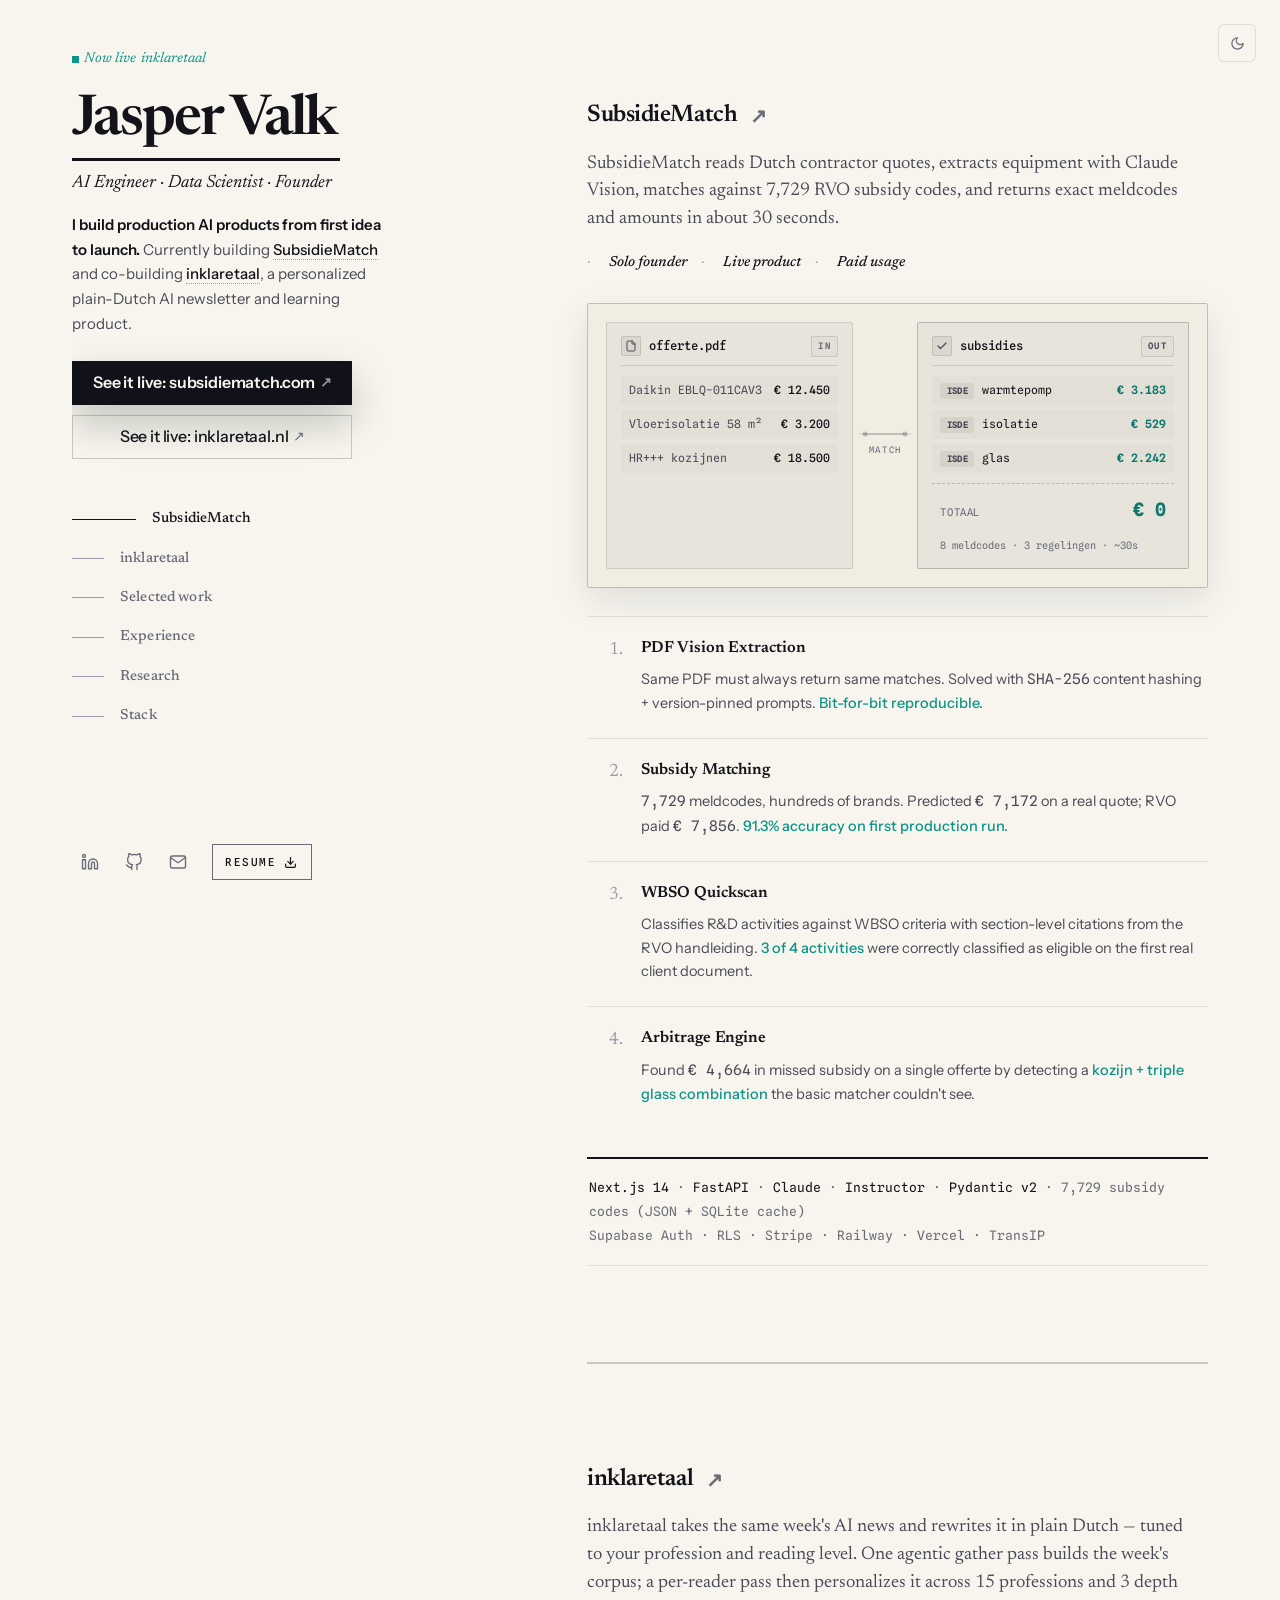
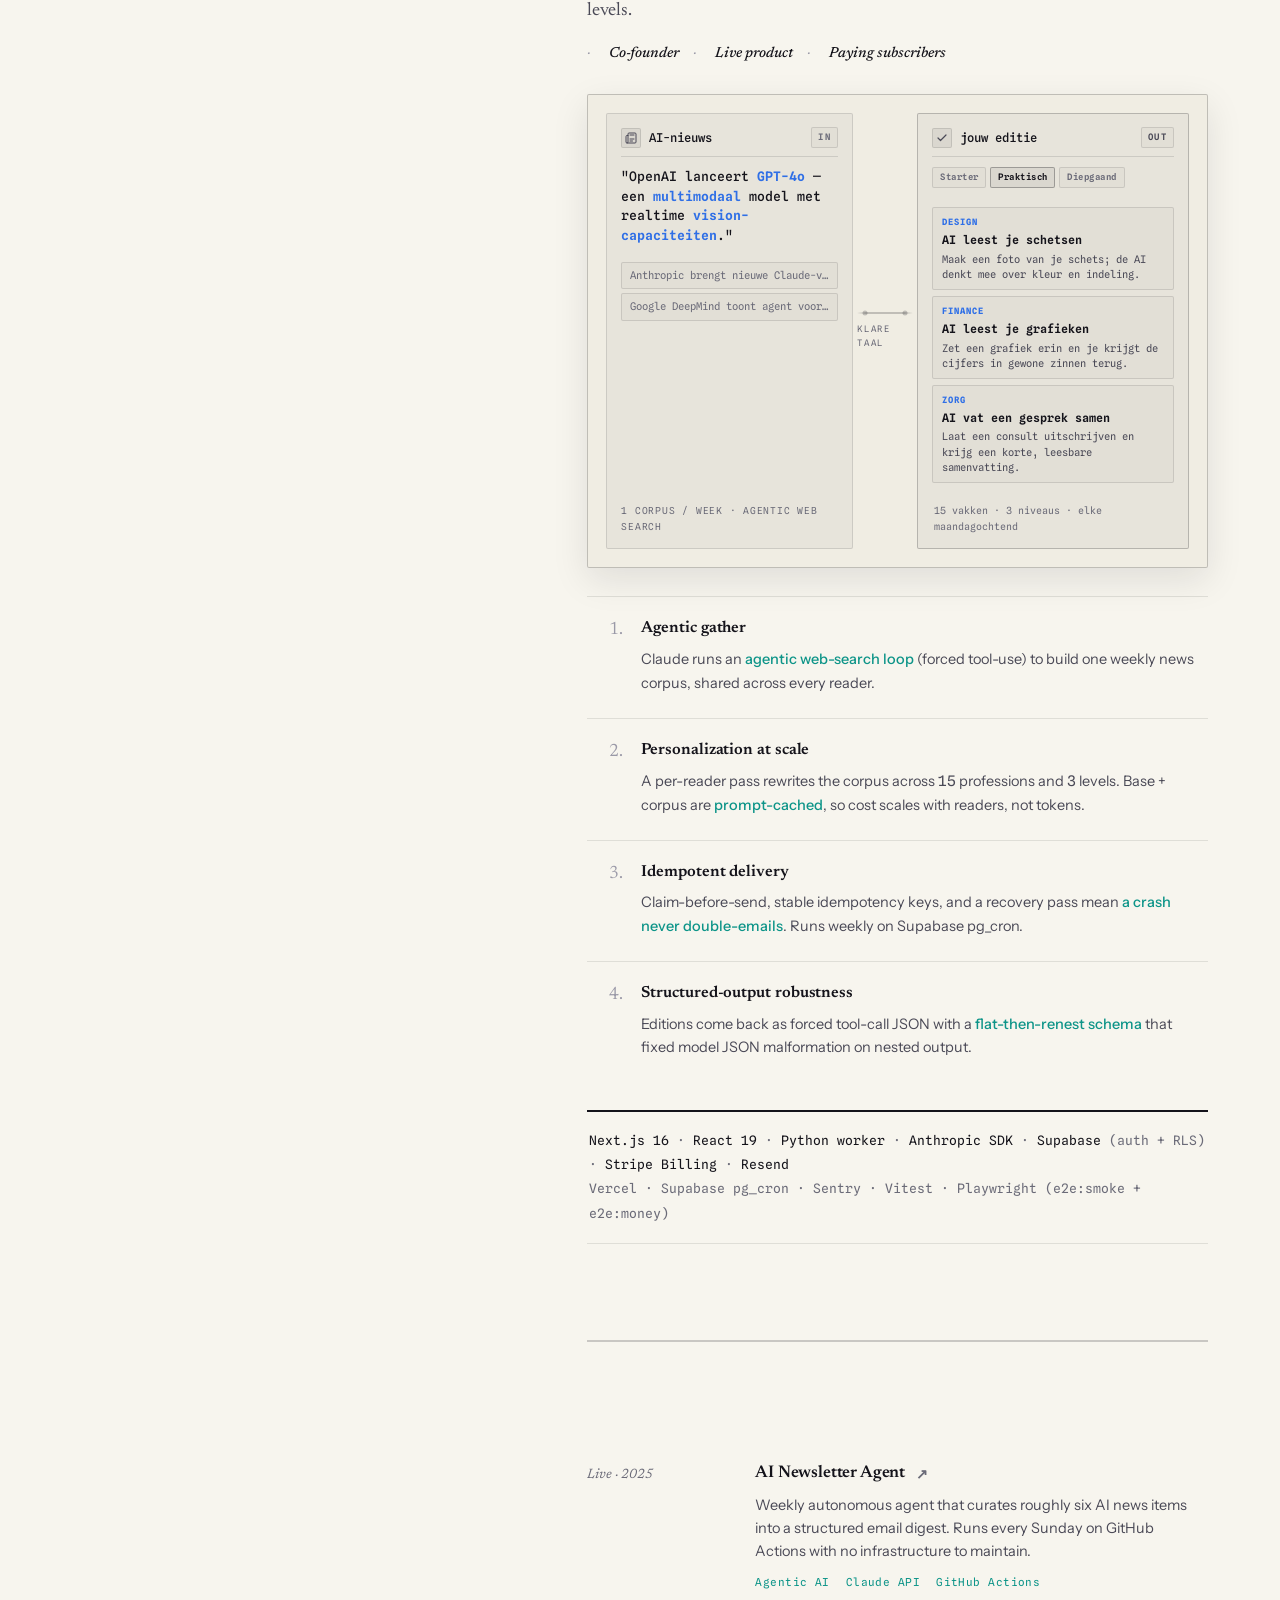
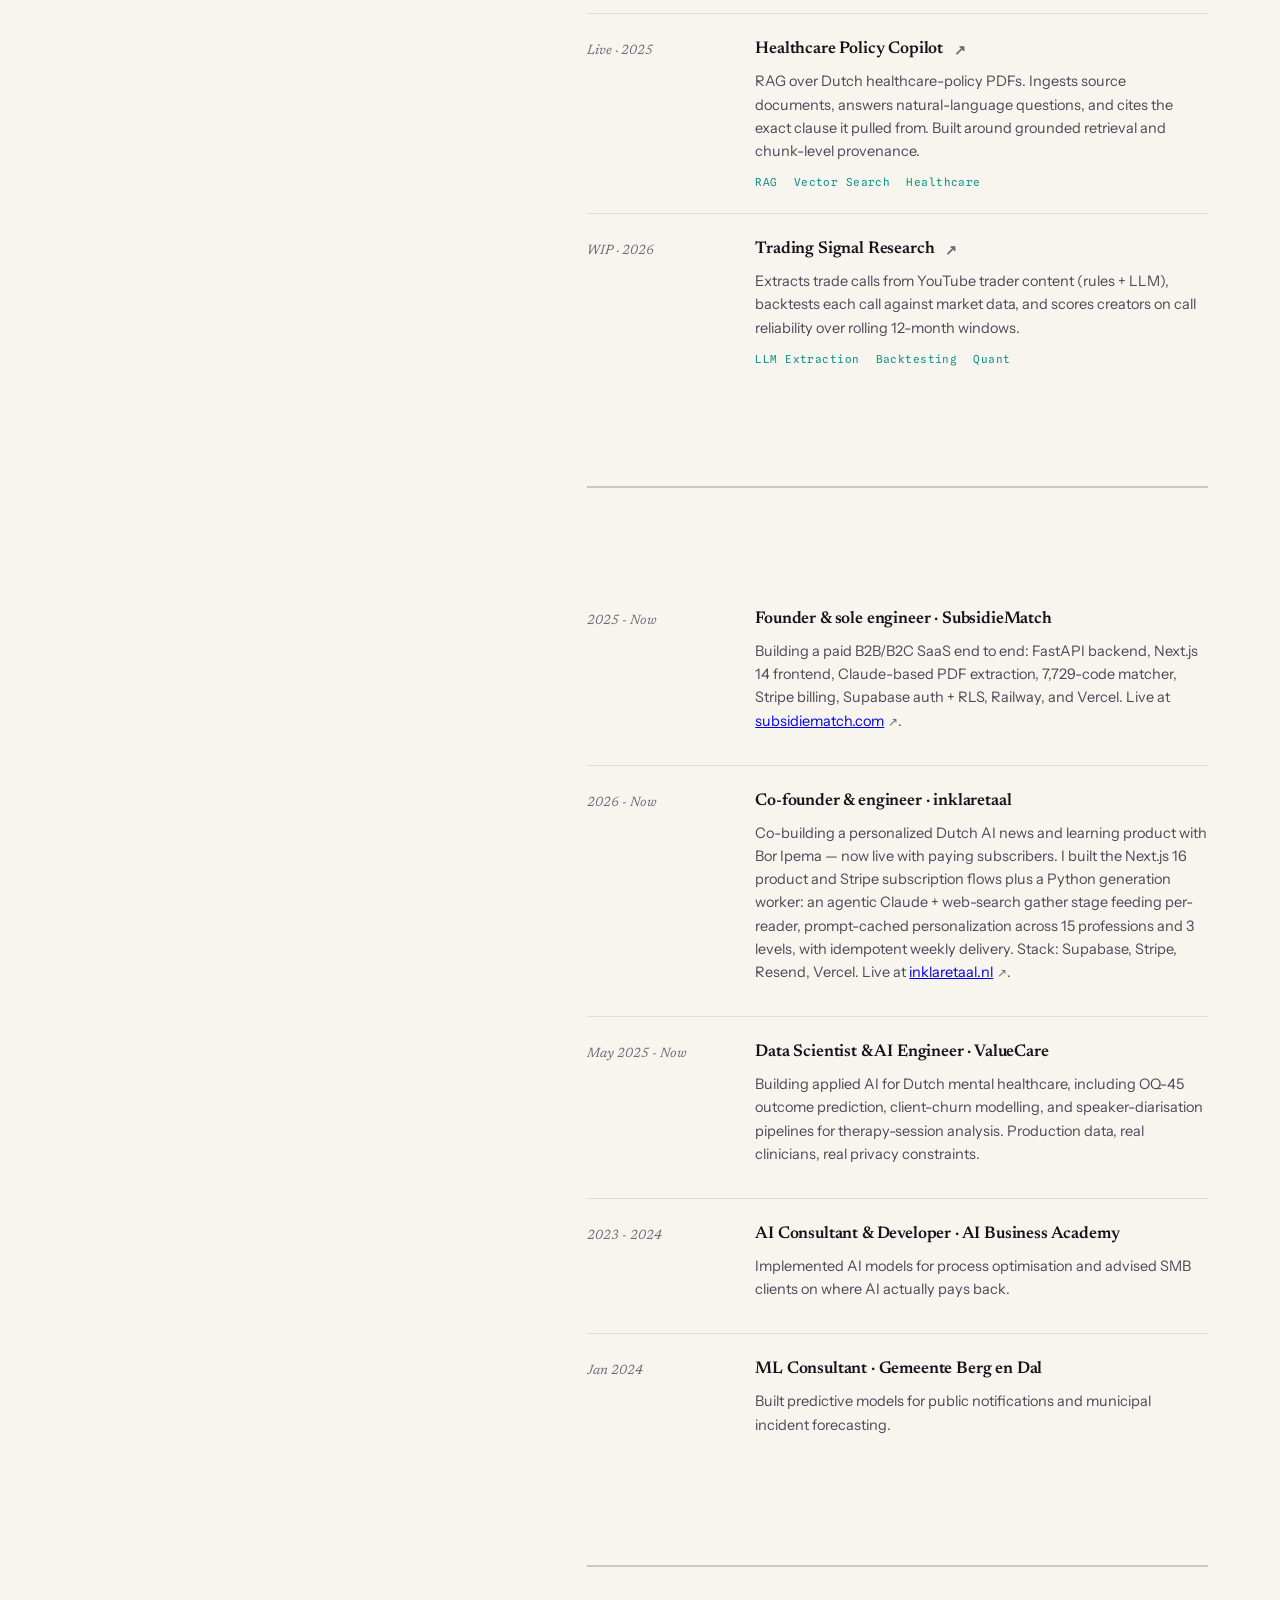
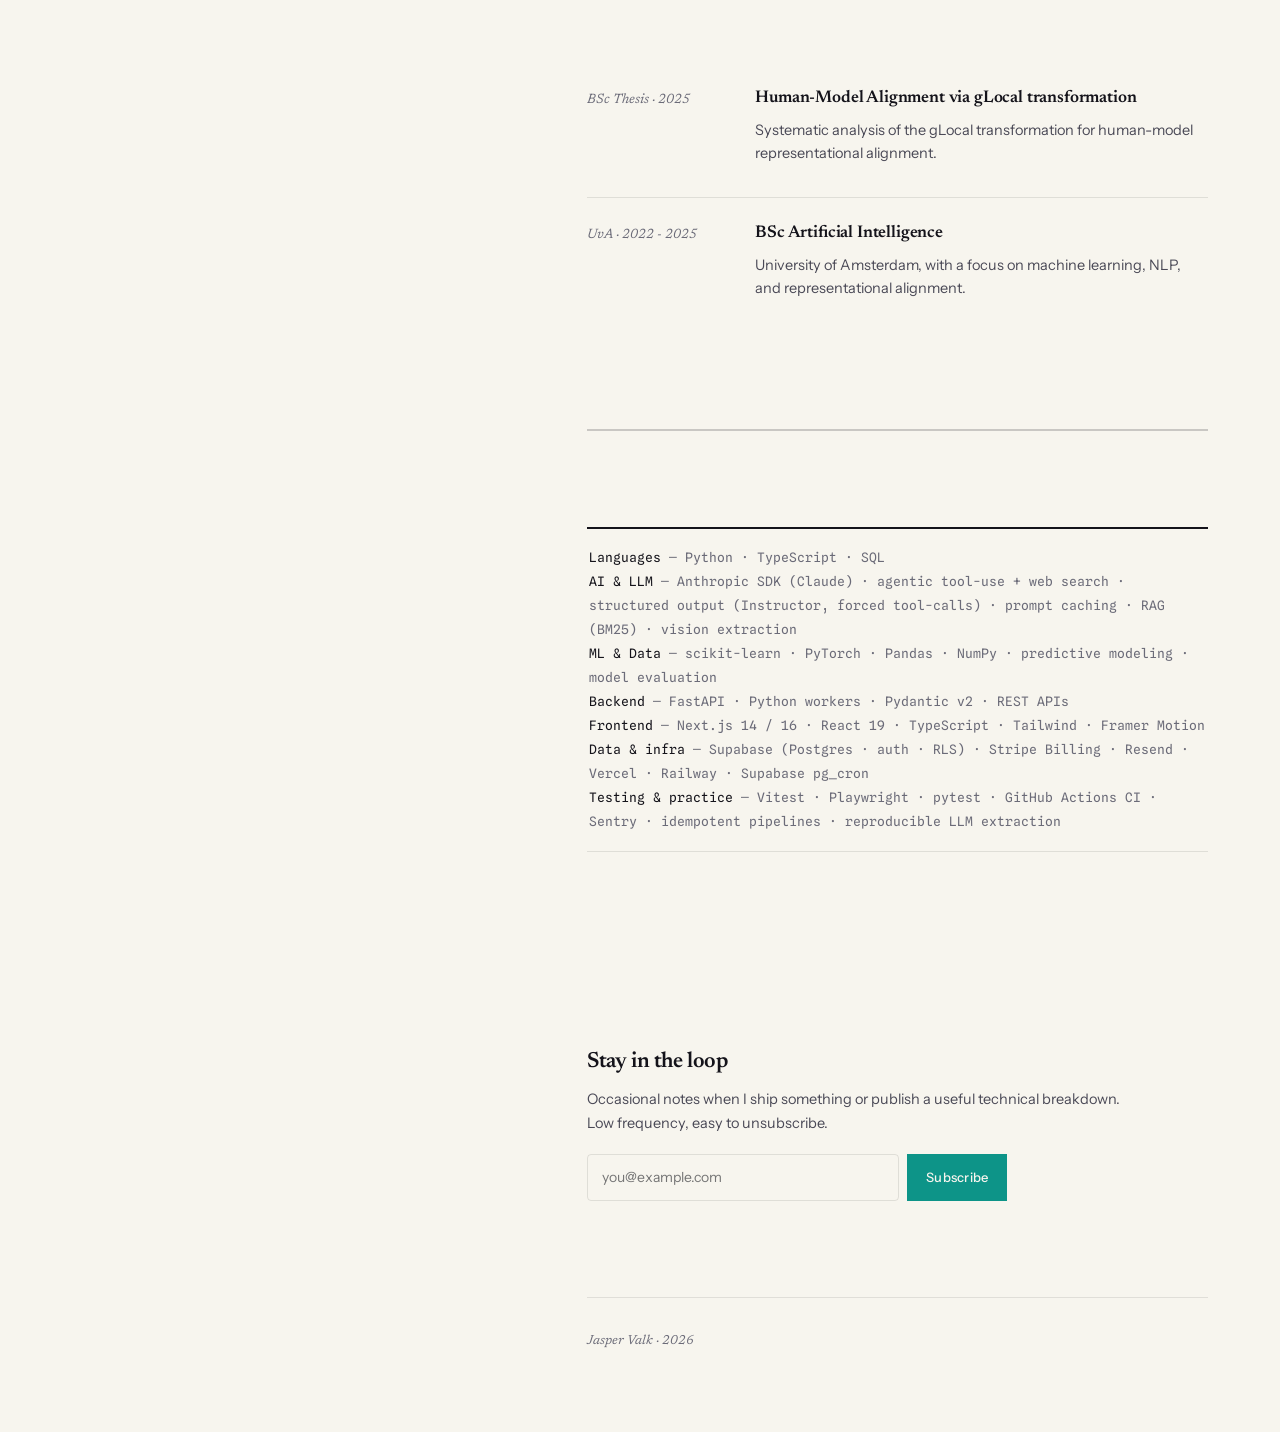
==== index.html @ d2c69c84 "Deploy b02553c" ====
<!DOCTYPE html>
<html lang="en" data-theme="light">
<head>
<meta charset="UTF-8">
<meta name="viewport" content="width=device-width, initial-scale=1.0">
<title>Jasper Valk — AI Engineer · Data Scientist · Founder</title>
<script>
(() => {
  const stored = localStorage.getItem('theme');
  document.documentElement.setAttribute('data-theme', stored === 'dark' ? 'dark' : 'light');
})();
</script>
<link rel="preconnect" href="https://fonts.googleapis.com">
<link rel="preconnect" href="https://fonts.gstatic.com" crossorigin>
<link href="https://fonts.googleapis.com/css2?family=Instrument+Sans:ital,wght@0,400;0,500;0,600;0,700;1,400;1,500&amp;family=Newsreader:ital,opsz,wght@0,6..72,400;0,6..72,500;0,6..72,600;1,6..72,400;1,6..72,500&amp;family=Spline+Sans+Mono:ital,wght@0,400;0,500;0,600;1,400&amp;display=swap" rel="stylesheet">
<link rel="icon" type="image/svg+xml" href="icons/favicon-jv.svg">
<link rel="alternate icon" href="icons/favicon-jv.svg">
<meta name="description" content="Jasper Valk is an AI Engineer, Data Scientist, founder of SubsidieMatch, and co-founder of inklaretaal. He builds production AI products from first idea to launch.">
<meta property="og:title" content="Jasper Valk — AI Engineer · Data Scientist · Founder">
<meta property="og:description" content="Building SubsidieMatch, inklaretaal, and production AI systems from prototype to launch.">
<meta property="og:type" content="website">
<style>
*, *::before, *::after { box-sizing: border-box; margin: 0; padding: 0; }
:root {
    color-scheme: dark;
    /* Warm graphite — distinct from the deep navy of the original site */
    --bg: #0e0e12;
    --bg-soft: #16161b;
    --fg: #e7e7ec;
    --fg-soft: #9b9ba6;
    --fg-muted: #6b6c78;
    --fg-faint: #424350;
    --accent: #5eead4;
    --accent-soft: rgba(94, 234, 212, 0.10);
    --divider: rgba(231, 231, 235, 0.08);
    --button-bg: #07080d;
    --button-fg: #f3f4f0;
    --button-border: rgba(255, 255, 255, 0.12);
    /* Dark = technical instrument: one grotesque for display + body */
    --font-display: 'Instrument Sans', system-ui, sans-serif;
    --font-body: 'Instrument Sans', system-ui, sans-serif;
    --font-mono: 'Spline Sans Mono', ui-monospace, monospace;
    --section-gap: 96px;
}
html[data-theme="light"] {
    color-scheme: light;
    --bg: #f7f5ee;
    --bg-soft: #efece2;
    --fg: #14131a;
    --fg-soft: #4a4956;
    --fg-muted: #6b6b78;
    --fg-faint: #9a99a7;
    --accent: #0d9488;
    --accent-soft: rgba(13, 148, 136, 0.10);
    --divider: rgba(20, 19, 26, 0.10);
    --button-bg: #111219;
    --button-fg: #f7f5ee;
    --button-border: rgba(20, 19, 26, 0.12);
    /* Light = editorial: an actual newspaper serif carries the headings */
    --font-display: 'Newsreader', Georgia, 'Times New Roman', serif;
}
html { scroll-behavior: smooth; }
body {
    position: relative;
    background: var(--bg);
    color: var(--fg);
    font-family: var(--font-body);
    font-size: 16px;
    line-height: 1.65;
    font-feature-settings: "kern", "liga", "calt";
    transition: background 0.35s ease, color 0.25s ease;
    -webkit-font-smoothing: antialiased;
}
html[data-theme="dark"] body {
    background:
        radial-gradient(circle at 12% 8%, color-mix(in srgb, var(--accent) 10%, transparent), transparent 30%),
        radial-gradient(circle at 88% 64%, rgba(132, 145, 170, 0.11), transparent 34%),
        var(--bg);
}
html[data-theme="dark"] body::before {
    content: '';
    position: fixed;
    inset: 0;
    z-index: -1;
    pointer-events: none;
    background:
        linear-gradient(110deg, transparent 0 36%, color-mix(in srgb, var(--fg) 4%, transparent) 36% 36.5%, transparent 36.5% 100%),
        linear-gradient(160deg, transparent 0 58%, color-mix(in srgb, var(--accent) 4%, transparent) 58% 58.4%, transparent 58.4% 100%);
    opacity: 0.68;
}
html[data-theme="dark"] body::after {
    content: '';
    position: fixed;
    inset: -20% -10%;
    z-index: -1;
    pointer-events: none;
    background:
        linear-gradient(118deg, transparent 0 47%, rgba(94, 234, 212, 0.075) 47.08% 47.18%, transparent 47.28% 100%),
        linear-gradient(124deg, transparent 0 64%, rgba(231, 231, 236, 0.055) 64.05% 64.16%, transparent 64.26% 100%),
        linear-gradient(112deg, transparent 0 78%, rgba(106, 167, 255, 0.055) 78.04% 78.14%, transparent 78.24% 100%);
    opacity: 0.82;
    transform: translate3d(-18px, 22px, 0);
}
@media (prefers-reduced-motion: no-preference) {
    html[data-theme="dark"] body::before {
        animation: darkLinesIn 900ms cubic-bezier(0.16, 1, 0.3, 1) both;
    }
    html[data-theme="dark"] body::after {
        animation: darkSlashesIn 1100ms cubic-bezier(0.16, 1, 0.3, 1) 120ms both;
    }
}
@keyframes darkLinesIn {
    from { opacity: 0; transform: translate3d(-34px, 22px, 0) skewX(-2deg); }
    to { opacity: 0.68; transform: translate3d(0, 0, 0) skewX(0); }
}
@keyframes darkSlashesIn {
    from { opacity: 0; transform: translate3d(-92px, 72px, 0) skewX(-4deg); }
    to { opacity: 0.82; transform: translate3d(-18px, 22px, 0) skewX(0); }
}
.page {
    max-width: 1200px;
    margin: 0 auto;
    padding: 0 32px;
}
@media (min-width: 1024px) {
    .page {
        display: grid;
        grid-template-columns: minmax(0, 5fr) minmax(0, 7fr);
        gap: 72px;
    }
}

.intro {
    padding: 96px 0 64px;
}
@media (min-width: 1024px) {
    .intro {
        position: sticky;
        top: 0;
        height: 100vh;
        display: flex;
        flex-direction: column;
        padding: 48px 0 20px;
        /* Fallback so contact/socials stay reachable on short viewports
           where the pinned sidebar content would otherwise clip below the fold */
        overflow-y: auto;
        scrollbar-width: thin;
    }
}
.intro h1 {
    font-family: var(--font-display);
    font-size: clamp(2.5rem, 4.4vw, 3.5rem);
    font-weight: 600;
    line-height: 1;
    letter-spacing: -0.035em;
    color: var(--fg);
    margin-bottom: 14px;
}
.intro .role {
    font-size: 18px;
    font-weight: 500;
    color: var(--fg);
    margin-bottom: 18px;
    letter-spacing: -0.005em;
}
.intro .bio {
    max-width: 32ch;
    font-size: 15px;
    color: var(--fg-soft);
    margin-bottom: 24px;
}
.intro .bio strong { color: var(--fg); font-weight: 600; }
.intro .bio a {
    color: var(--fg);
    font-weight: 500;
    text-decoration: none;
    border-bottom: 1px dotted color-mix(in srgb, var(--accent) 60%, transparent);
    transition: color 0.2s ease, border-color 0.2s ease;
}
.intro .bio a:hover { color: var(--accent); border-bottom-color: var(--accent); }

.launch-pill {
    display: inline-flex;
    align-items: center;
    gap: 8px;
    margin-bottom: 22px;
    font-family: var(--font-mono);
    font-size: 11px;
    letter-spacing: 0.12em;
    text-transform: uppercase;
    color: var(--accent);
    text-decoration: none;
}
.launch-pill::before {
    content: '';
    width: 6px; height: 6px;
    border-radius: 999px;
    background: var(--accent);
    box-shadow: 0 0 10px var(--accent);
    animation: pulse 2.4s ease-in-out infinite;
}
@keyframes pulse { 50% { opacity: 0.45; } }
.launch-pill:hover { color: var(--fg); }

.primary-cta {
    display: inline-flex;
    align-items: center;
    justify-content: center;
    width: fit-content;
    min-height: 44px;
    margin-bottom: 38px;
    padding: 0 20px;
    border-radius: 0;
    background: var(--button-bg);
    border: 1px solid var(--button-border);
    box-shadow: 0 18px 42px rgba(0, 0, 0, 0.22);
    color: var(--button-fg);
    font-weight: 600;
    letter-spacing: -0.01em;
    text-decoration: none;
    transition: transform 0.22s ease, box-shadow 0.22s ease, border-color 0.22s ease, background 0.22s ease;
}
.primary-cta:hover {
    transform: translateY(-2px);
    border-color: color-mix(in srgb, var(--button-fg) 22%, transparent);
    box-shadow: 0 24px 54px rgba(0, 0, 0, 0.28);
}
.primary-cta.link-ext::after {
    color: color-mix(in srgb, var(--button-fg) 58%, transparent);
}

/* CTA group — filled primary + outlined secondary, clear hierarchy */
.cta-group {
    display: flex;
    flex-direction: column;
    align-items: stretch;
    width: max-content;
    max-width: 100%;
    gap: 10px;
    margin-bottom: 30px;
}
.cta-group .primary-cta,
.cta-group .secondary-cta { width: 100%; margin-bottom: 0; }
.secondary-cta {
    display: inline-flex;
    align-items: center;
    justify-content: center;
    width: fit-content;
    min-height: 44px;
    padding: 0 20px;
    border-radius: 0;
    background: transparent;
    border: 1px solid color-mix(in srgb, var(--fg) 20%, transparent);
    color: var(--fg);
    font-weight: 500;
    letter-spacing: -0.01em;
    text-decoration: none;
    transition: transform 0.22s ease, border-color 0.22s ease, background 0.22s ease, color 0.22s ease;
}
.secondary-cta:hover {
    transform: translateY(-2px);
    border-color: color-mix(in srgb, var(--fg) 45%, transparent);
    background: var(--accent-soft);
}
.secondary-cta.link-ext::after {
    color: var(--fg-muted);
}
.secondary-cta.link-ext:hover::after {
    color: var(--accent);
}

/* Nav with sliding indicator */
.nav { display: none; }
@media (min-width: 1024px) {
    .nav { display: block; position: relative; padding-top: 12px; margin-bottom: auto; }
}
.nav-list { list-style: none; display: flex; flex-direction: column; gap: 6px; position: relative; }
.nav-item a {
    display: inline-flex;
    align-items: center;
    gap: 16px;
    padding: 8px 0;
    color: var(--fg-muted);
    text-decoration: none;
    font-family: var(--font-mono);
    font-size: 11px;
    font-weight: 500;
    letter-spacing: 0.16em;
    text-transform: uppercase;
    transition: color 0.24s ease, transform 0.24s ease;
}
.nav-item .ind-static {
    display: inline-block;
    width: 32px;
    height: 1px;
    background: var(--fg-faint);
    transition: width 0.32s cubic-bezier(0.22, 0.61, 0.36, 1),
                background 0.24s ease;
}
.nav-item a:hover { color: var(--fg); transform: translateX(2px); }
.nav-item a:hover .ind-static { width: 56px; background: var(--fg-soft); }
.nav-item.is-active a { color: var(--fg); }
.nav-item.is-active .ind-static { width: 64px; background: var(--fg); }
@media (prefers-reduced-motion: no-preference) {
    html[data-theme="dark"] .nav-item.is-active .ind-static {
        animation: navDashSignal 2200ms ease-out infinite;
    }
}
@keyframes navDashSignal {
    0%, 72%, 100% {
        opacity: 1;
        box-shadow: none;
    }
    14% {
        opacity: 1;
        box-shadow: 0 0 16px color-mix(in srgb, var(--accent) 54%, transparent);
    }
    30% {
        opacity: 0.72;
        box-shadow: none;
    }
}

.intro-socials { display: flex; gap: 8px; margin-top: 28px; }
.intro-socials a {
    width: 36px; height: 36px;
    display: inline-flex; align-items: center; justify-content: center;
    color: var(--fg-muted);
    transition: color 0.2s ease, transform 0.2s ease;
}
.intro-socials a:hover { color: var(--fg); transform: translateY(-2px); }

/* Labelled CV download — sits inline with the social icons but draws the eye */
.intro-socials a.cv-link {
    width: auto;
    height: 36px;
    padding: 0 14px 0 12px;
    gap: 8px;
    margin-left: 8px;
    font-family: var(--font-mono);
    font-size: 11px;
    font-weight: 500;
    letter-spacing: 0.14em;
    text-transform: uppercase;
    color: var(--fg);
    border: 1px solid var(--fg-muted);
    border-radius: 0;
    text-decoration: none;
    transition: color 0.22s ease, background 0.22s ease, border-color 0.22s ease, transform 0.22s ease;
}
.intro-socials a.cv-link svg { transition: transform 0.22s ease; }
.intro-socials a.cv-link:hover {
    color: var(--bg);
    background: var(--fg);
    border-color: var(--fg);
    transform: translateY(-2px);
}
.intro-socials a.cv-link:hover svg { transform: translateY(2px); }

.content { padding: 96px 0 56px; }
.section {
    padding-bottom: var(--section-gap);
    border-bottom: 1px solid var(--divider);
    margin-bottom: var(--section-gap);
}
.section:last-of-type {
    border-bottom: 0;
    margin-bottom: 0;
}
.section--no-rule { border-bottom: 0; }

.section-label {
    display: none;
    font-family: var(--font-mono);
    font-size: 10px;
    letter-spacing: 0.18em;
    text-transform: uppercase;
    color: var(--fg-muted);
    margin-bottom: 24px;
}
@media (max-width: 1023px) {
    .section-label {
        display: block;
        position: sticky;
        top: 0;
        padding: 16px 0 12px;
        background: linear-gradient(180deg, var(--bg) 72%, transparent);
        z-index: 5;
    }
}

/* Section heading anchor target — accounts for sticky label */
.section { scroll-margin-top: 96px; }
.entry[id] { scroll-margin-top: 72px; }

/* Featured / SubsidieMatch */
.featured h2 {
    font-family: var(--font-display);
    font-size: 24px;
    font-weight: 600;
    letter-spacing: -0.02em;
    margin-bottom: 14px;
}
.featured h2 a {
    color: var(--fg);
    text-decoration: none;
    display: inline-flex;
    align-items: center;
    gap: 6px;
    transition: color 0.2s ease;
}
.featured h2 a:hover { color: var(--accent); }
.featured h2 a svg { transition: transform 0.2s ease; }
.featured h2 a:hover svg { transform: translate(2px, -2px); }
.featured .lede {
    color: var(--fg-soft);
    margin-bottom: 18px;
    max-width: 60ch;
    font-size: 16px;
    line-height: 1.6;
}
.featured .badges {
    display: flex;
    flex-wrap: wrap;
    gap: 8px 14px;
    margin-bottom: 28px;
    font-family: var(--font-mono);
    font-size: 12px;
    color: var(--fg-soft);
}
.featured .badges strong { color: var(--fg); font-weight: 500; }
.featured .badges span { color: var(--fg-faint); margin-right: 4px; }
@media (max-width: 480px) {
    .featured .badges {
        gap: 4px 8px;
        font-size: 11px;
    }
    .featured .badges span { margin-right: 0; }
}
.featured .stat-line {
    display: flex;
    flex-wrap: wrap;
    gap: 12px 22px;
    margin-bottom: 28px;
    font-family: var(--font-mono);
    font-size: 13px;
    color: var(--fg-soft);
    font-variant-numeric: tabular-nums;
}
.featured .stat-line strong { color: var(--fg); font-weight: 500; }
.featured .stat-line .sep { color: var(--fg-faint); }

.dive-list { list-style: none; display: flex; flex-direction: column; gap: 4px; counter-reset: dive; margin-top: 8px; }
.dive-list li {
    display: grid;
    grid-template-columns: 36px 1fr;
    gap: 18px;
    padding: 18px 0;
    border-top: 1px solid var(--divider);
}
.dive-list li::before {
    counter-increment: dive;
    content: counter(dive, decimal-leading-zero);
    font-family: var(--font-mono);
    font-size: 11px;
    color: var(--fg-muted);
    letter-spacing: 0.08em;
    padding-top: 4px;
    font-variant-numeric: tabular-nums;
}
.dive-list h4 {
    font-family: var(--font-display);
    font-size: 16px;
    font-weight: 600;
    margin-bottom: 6px;
    letter-spacing: -0.005em;
}
.dive-list p { font-size: 14.5px; color: var(--fg-soft); }
.dive-list p strong { color: var(--accent); font-weight: 500; }
.dive-list .num { font-family: var(--font-mono); font-variant-numeric: tabular-nums; }

.stack-line {
    margin-top: 32px;
    padding: 18px 22px;
    font-family: var(--font-mono);
    font-size: 13px;
    color: var(--fg-muted);
    line-height: 1.85;
    border: 1px dashed var(--divider);
    border-radius: 4px;
    position: relative;
    overflow: hidden;
    isolation: isolate;
    transition: border-color 0.32s ease;
}
.stack-line strong { color: var(--fg); font-weight: 400; }

/* Editorial-style project entries — no rounded chrome, hairline between rows */
.entry {
    position: relative;
    display: grid;
    grid-template-columns: 140px 1fr;
    gap: 28px;
    padding: 22px 0;
    border-top: 1px solid var(--divider);
    isolation: isolate;
    overflow: hidden;
    transition: transform 0.32s ease;
}
.section .entry:first-of-type { border-top: 0; }
@media (max-width: 640px) {
    .entry { grid-template-columns: 1fr; gap: 4px; padding: 18px 0; }
}
.entry-bg {
    position: absolute;
    inset: 0;
    z-index: -1;
    background-position: top center;
    background-size: cover;
    background-repeat: no-repeat;
    opacity: 0;
    transform: scale(1.04);
    transition: opacity 0.4s ease, transform 0.8s ease;
    pointer-events: none;
}
.entry-bg::after {
    content: '';
    position: absolute;
    inset: 0;
    background: linear-gradient(180deg, rgba(0,0,0,0) 0%, rgba(0,0,0,0.15) 40%, rgba(0,0,0,0.65) 78%, rgba(0,0,0,0.92) 100%);
}
.entry.has-preview:hover { background: #06070a; transform: translateX(4px); }
.entry.has-preview:hover .entry-bg { opacity: 1; transform: scale(1); }
.entry.has-preview:hover .entry-side { color: rgba(255,255,255,0.92); }
.entry.has-preview:hover .tag { color: rgba(255,255,255,0.92); }
/* Hide the title + paragraph so the screenshot reads cleanly. Meta date + tags stay. */
.entry.has-preview .entry-main h3,
.entry.has-preview .entry-main p {
    transition: opacity 0.28s ease;
}
.entry.has-preview:hover .entry-main h3,
.entry.has-preview:hover .entry-main p { opacity: 0; }

.entry-side {
    font-family: var(--font-mono);
    font-size: 11px;
    letter-spacing: 0.12em;
    text-transform: uppercase;
    color: var(--fg-muted);
    padding-top: 4px;
    transition: color 0.3s ease;
}
.entry-main h3 {
    font-family: var(--font-display);
    font-size: 17px;
    font-weight: 600;
    color: var(--fg);
    letter-spacing: -0.01em;
    margin-bottom: 6px;
}
.entry-main h3 a {
    color: inherit;
    text-decoration: none;
    display: inline-flex;
    align-items: center;
    gap: 6px;
    transition: color 0.2s ease;
}
.entry-main h3 a:hover { color: var(--accent); }
.entry-main h3 a svg { transition: transform 0.2s ease; }
.entry-main h3 a:hover svg { transform: translate(2px, -2px); }
.entry-main p {
    color: var(--fg-soft);
    font-size: 14.5px;
    line-height: 1.6;
    margin-bottom: 10px;
    transition: color 0.3s ease;
}
.entry-main .tags { display: flex; flex-wrap: wrap; gap: 16px; }
.entry-main .tag {
    font-family: var(--font-mono);
    font-size: 11px;
    color: var(--accent);
    letter-spacing: 0.04em;
    transition: color 0.3s ease;
}

/* External link arrow indicator on links that go off-site */
.link-ext::after {
    content: "↗";
    display: inline-block;
    margin-left: 0.32em;
    font-family: var(--font-mono);
    font-size: 0.85em;
    color: var(--fg-muted);
    transition: color 0.2s ease;
}
.link-ext:hover::after { color: var(--accent); }

/* Scroll reveal */
.reveal {
    opacity: 0;
    transform: translateY(14px);
    transition: opacity 0.6s ease, transform 0.6s ease;
}
.reveal.is-visible { opacity: 1; transform: translateY(0); }
@media (prefers-reduced-motion: reduce) {
    .reveal { opacity: 1; transform: none; transition: none; }
}

/* Newsletter */
.newsletter h2 {
    font-family: var(--font-display);
    font-size: 22px;
    font-weight: 600;
    letter-spacing: -0.02em;
    margin-bottom: 8px;
}
.newsletter p { color: var(--fg-soft); margin-bottom: 18px; font-size: 14.5px; max-width: 56ch; }
.newsletter form { display: flex; gap: 8px; max-width: 420px; }
.newsletter input {
    flex: 1;
    padding: 11px 14px;
    border: 1px solid var(--divider);
    background: transparent;
    color: var(--fg);
    font: inherit;
    font-size: 14px;
    border-radius: 4px;
    outline: none;
    transition: border-color 0.22s ease, box-shadow 0.22s ease;
}
.newsletter input:focus {
    border-color: var(--accent);
    box-shadow: 0 0 0 4px color-mix(in srgb, var(--accent) 22%, transparent);
}
.newsletter button {
    padding: 11px 18px;
    border: 1px solid var(--accent);
    background: var(--accent);
    color: var(--bg);
    font: inherit;
    font-weight: 500;
    font-size: 13px;
    letter-spacing: 0.02em;
    border-radius: 0;
    cursor: pointer;
    transition: opacity 0.2s ease;
}
.newsletter button:hover { opacity: 0.85; }

/* Minimal footer with inline theme toggle */
.footer {
    margin-top: 96px;
    padding-top: 32px;
    border-top: 1px solid var(--divider);
    padding-bottom: 24px;
    display: flex;
    align-items: center;
    justify-content: space-between;
    gap: 16px;
    font-family: var(--font-mono);
    font-size: 11px;
    color: var(--fg-faint);
    letter-spacing: 0.08em;
    text-transform: uppercase;
}
.footer-text { color: var(--fg-muted); }

.theme-toggle {
    width: 32px;
    height: 32px;
    border: 0;
    background: transparent;
    color: var(--fg-muted);
    cursor: pointer;
    border-radius: 6px;
    display: inline-flex;
    align-items: center;
    justify-content: center;
    opacity: 0.65;
    transition: opacity 0.22s ease, color 0.22s ease, background 0.22s ease;
}
.theme-toggle--fixed {
    position: fixed;
    top: 24px;
    right: 24px;
    z-index: 50;
    width: 38px;
    height: 38px;
    background: color-mix(in srgb, var(--bg) 86%, transparent);
    backdrop-filter: blur(8px);
    -webkit-backdrop-filter: blur(8px);
    border: 1px solid var(--divider);
    opacity: 1;
}
.theme-toggle--fixed svg { width: 16px; height: 16px; }
.theme-toggle--fixed:hover {
    color: var(--fg);
    border-color: var(--fg-muted);
    background: var(--bg);
}
.theme-toggle:hover { opacity: 1; color: var(--fg); background: var(--divider); }
.theme-toggle svg { width: 15px; height: 15px; }
.theme-toggle .sun, .theme-toggle .moon { display: none; }
html[data-theme="dark"] .theme-toggle .sun { display: block; }
html[data-theme="light"] .theme-toggle .moon { display: block; }

/* ============================================================
   SubsidieMatch interactive demo (full animated version, fits narrower column)
   ============================================================ */
.demo-frame {
    --d-bg: rgba(10, 12, 18, 0.94);
    --d-pane-bg: rgba(255, 255, 255, 0.026);
    --d-border: rgba(255, 255, 255, 0.08);
    --d-border-strong: rgba(255, 255, 255, 0.16);
    --d-fg: #e7ecf3;
    --d-fg-soft: #b3bccc;
    --d-fg-muted: #6f7a8e;
    --d-money: #6ee7b7;
    --d-blue: #6aa7ff;
    --d-surface: rgba(255, 255, 255, 0.04);
    --d-surface-soft: rgba(255, 255, 255, 0.02);
    margin: 24px 0 28px;
    position: relative;
    display: grid;
    grid-template-columns: 1fr 64px 1.1fr;
    gap: 0;
    padding: 18px;
    border-radius: 14px;
    background: var(--d-bg);
    border: 1px solid var(--d-border-strong);
    box-shadow: 0 18px 50px rgba(0, 0, 0, 0.42);
    color: var(--d-fg);
    font-family: var(--font-mono);
    text-decoration: none;
    overflow: hidden;
    transition: transform 0.28s ease, border-color 0.28s ease, box-shadow 0.28s ease;
}
html[data-theme="light"] .demo-frame {
    /* Cream + near-black to match the page palette, not a white card floating on cream */
    --d-bg: rgba(239, 236, 226, 0.92);
    --d-pane-bg: rgba(20, 19, 26, 0.04);
    --d-border: rgba(20, 19, 26, 0.12);
    --d-border-strong: rgba(20, 19, 26, 0.22);
    --d-fg: #14131a;
    --d-fg-soft: #4a4956;
    --d-fg-muted: #6b6b78;
    --d-money: #0f766e;
    --d-blue: #2f6fe6;
    --d-surface: rgba(20, 19, 26, 0.06);
    --d-surface-soft: rgba(20, 19, 26, 0.025);
    box-shadow: 0 12px 36px rgba(20, 19, 26, 0.10);
}
.demo-frame:hover {
    transform: translateY(-3px);
    border-color: color-mix(in srgb, var(--d-fg) 22%, var(--d-border-strong));
}
@supports ((backdrop-filter: blur(1px)) or (-webkit-backdrop-filter: blur(1px))) {
    @media (min-width: 721px) {
        .demo-frame {
            backdrop-filter: blur(14px) saturate(1.12);
            -webkit-backdrop-filter: blur(14px) saturate(1.12);
        }
    }
}
.demo-pane {
    position: relative;
    display: flex; flex-direction: column; gap: 10px;
    padding: 13px 14px 14px;
    border-radius: 10px;
    background: var(--d-pane-bg);
    border: 1px solid var(--d-border);
    min-height: 220px;
    overflow: hidden;
}
.demo-pane > * { position: relative; z-index: 1; }
html[data-theme="dark"] .demo-pane::after {
    content: '';
    position: absolute;
    left: 0;
    right: 0;
    top: 0;
    height: 36px;
    z-index: 0;
    pointer-events: none;
    opacity: 0;
    background:
        linear-gradient(180deg, transparent 0%, rgba(106, 167, 255, 0.05) 42%, rgba(231, 236, 243, 0.26) 50%, rgba(106, 167, 255, 0.055) 58%, transparent 100%),
        linear-gradient(90deg, transparent, rgba(106, 167, 255, 0.14), rgba(231, 236, 243, 0.18), rgba(106, 167, 255, 0.14), transparent);
    transform: translate3d(0, -44px, 0);
}
.demo-pane--output {
    background: var(--d-pane-bg);
    border-color: color-mix(in srgb, var(--d-fg) 12%, var(--d-border));
}
.demo-pane-header { display: flex; align-items: center; gap: 8px; padding-bottom: 8px; border-bottom: 1px solid var(--d-border); }
.demo-pane-icon {
    width: 20px; height: 20px; border-radius: 5px;
    background: var(--d-surface); border: 1px solid var(--d-border);
    color: var(--d-fg-soft);
    display: inline-flex; align-items: center; justify-content: center;
}
.demo-pane-icon--accent {
    background: var(--d-surface);
    border-color: var(--d-border);
    color: var(--d-fg-soft);
    opacity: 0; transform: scale(0.6);
    transition: opacity 0.32s ease, transform 0.32s cubic-bezier(0.34, 1.56, 0.64, 1);
}
.demo-frame.is-running .demo-pane-icon--accent { opacity: 1; transform: scale(1); transition-delay: 2150ms; }
.demo-pane-title { flex: 1; color: var(--d-fg); font-size: 0.76rem; font-weight: 500; }
.demo-pane-badge {
    font-size: 0.56rem; font-weight: 600;
    letter-spacing: 0.16em; text-transform: uppercase;
    color: var(--d-fg-muted);
    padding: 2px 6px; border-radius: 3px;
    background: var(--d-surface-soft); border: 1px solid var(--d-border);
}
.demo-pane-badge--ok {
    color: var(--d-fg-soft);
    background: var(--d-surface-soft);
    border-color: var(--d-border);
}

.demo-lines { list-style: none; display: flex; flex-direction: column; gap: 5px; }
.demo-line {
    display: flex; align-items: baseline; justify-content: space-between; gap: 8px;
    padding: 4px 7px; border-radius: 6px;
    background: var(--d-surface-soft); border: 1px solid transparent;
    font-size: 0.72rem; color: var(--d-fg-soft);
    opacity: 0; transform: translateY(6px);
}
.demo-line--result { color: var(--d-fg); }
.demo-line-label { flex: 1; overflow: hidden; text-overflow: ellipsis; white-space: nowrap; }
.demo-line-scheme {
    flex-shrink: 0;
    min-width: 34px; height: 16px;
    padding: 0 5px; border-radius: 3px;
    background: var(--d-surface);
    color: var(--d-fg-soft);
    font-size: 0.56rem; font-weight: 700;
    letter-spacing: 0.04em; text-transform: uppercase;
    display: inline-flex; align-items: center; justify-content: center;
}
.demo-line-value { flex-shrink: 0; color: var(--d-fg); font-variant-numeric: tabular-nums; font-weight: 500; }
.demo-line--result .demo-line-value { color: var(--d-money); font-weight: 600; }

.demo-total {
    display: flex; align-items: baseline; justify-content: space-between;
    margin-top: auto;
    padding: 10px 8px 3px;
    border-top: 1px dashed var(--d-border-strong);
    opacity: 0; transform: translateY(6px);
}
.demo-total-label { font-size: 0.66rem; letter-spacing: 0.06em; text-transform: uppercase; color: var(--d-fg-muted); }
.demo-total-value { color: var(--d-money); font-size: 1.15rem; font-weight: 700; font-variant-numeric: tabular-nums; }
.demo-meta { padding: 0 8px; font-size: 0.64rem; color: var(--d-fg-muted); opacity: 0; transform: translateY(6px); }

.demo-connector { display: flex; flex-direction: column; align-items: center; justify-content: center; gap: 8px; padding: 0 4px; position: relative; }
.demo-connector-track {
    position: relative; width: 100%; height: 2px;
    background: linear-gradient(90deg, transparent, var(--d-border-strong) 18%, var(--d-border-strong) 82%, transparent);
    border-radius: 999px;
}
.demo-connector-track::before, .demo-connector-track::after {
    content: ''; position: absolute; top: 50%;
    width: 5px; height: 5px; border-radius: 999px;
    background: var(--d-border-strong);
    transform: translate(-50%, -50%);
}
.demo-connector-track::before { left: 14%; }
.demo-connector-track::after  { left: 86%; }
.demo-connector-pulse {
    position: absolute; top: 50%; left: 14%;
    width: 12px; height: 12px; border-radius: 999px;
    background: var(--d-blue);
    box-shadow: 0 0 14px var(--d-blue);
    transform: translate(-50%, -50%);
    opacity: 0;
}
.demo-connector-label {
    font-size: 0.56rem; letter-spacing: 0.18em;
    text-transform: uppercase; color: var(--d-fg-muted);
}

@keyframes demoLineIn { to { opacity: 1; transform: translateY(0); } }
@keyframes demoPaneScan {
    0% { opacity: 0; transform: translate3d(0, -44px, 0); }
    14% { opacity: 1; }
    82% { opacity: 1; }
    100% { opacity: 0; transform: translate3d(0, 248px, 0); }
}
@keyframes demoPulse {
    0%   { opacity: 0; left: 14%; transform: translate(-50%, -50%) scale(0.6); }
    12%  { opacity: 1; transform: translate(-50%, -50%) scale(1); }
    88%  { opacity: 1; transform: translate(-50%, -50%) scale(1); }
    100% { opacity: 0; left: 86%; transform: translate(-50%, -50%) scale(0.6); }
}

.demo-frame.is-running .demo-pane--input .demo-line[data-stagger="0"] { animation: demoLineIn 360ms ease-out 0ms forwards; }
.demo-frame.is-running .demo-pane--input .demo-line[data-stagger="1"] { animation: demoLineIn 360ms ease-out 220ms forwards; }
.demo-frame.is-running .demo-pane--input .demo-line[data-stagger="2"] { animation: demoLineIn 360ms ease-out 440ms forwards; }
html[data-theme="dark"] .demo-frame.is-running .demo-pane::after { animation: demoPaneScan 2300ms cubic-bezier(0.16, 1, 0.3, 1) 420ms both; }
.demo-frame.is-running .demo-connector-pulse { animation: demoPulse 1500ms cubic-bezier(0.55, 0.06, 0.45, 0.94) 700ms forwards; }
.demo-frame.is-running .demo-pane--output .demo-line[data-stagger="0"] { animation: demoLineIn 360ms ease-out 2200ms forwards; }
.demo-frame.is-running .demo-pane--output .demo-line[data-stagger="1"] { animation: demoLineIn 360ms ease-out 2400ms forwards; }
.demo-frame.is-running .demo-pane--output .demo-line[data-stagger="2"] { animation: demoLineIn 360ms ease-out 2600ms forwards; }
.demo-frame.is-running .demo-total { animation: demoLineIn 400ms ease-out 3200ms forwards; }
.demo-frame.is-running .demo-meta  { animation: demoLineIn 400ms ease-out 3600ms forwards; }

@media (max-width: 720px) {
    .demo-frame { grid-template-columns: 1fr; grid-template-rows: auto 50px auto; padding: 14px; }
    .demo-pane { min-height: 0; padding: 12px 12px 14px; }
    .demo-connector { flex-direction: row; gap: 12px; }
    .demo-connector-track {
        height: 50px; width: 2px;
        background: linear-gradient(180deg, transparent, var(--d-border-strong) 18%, var(--d-border-strong) 82%, transparent);
    }
    .demo-connector-track::before { left: 50%; top: 14%; }
    .demo-connector-track::after  { left: 50%; top: 86%; }
    .demo-connector-pulse { left: 50%; top: 14%; }
    @keyframes demoPulse {
        0%   { opacity: 0; top: 14%; left: 50%; transform: translate(-50%, -50%) scale(0.6); }
        12%  { opacity: 1; transform: translate(-50%, -50%) scale(1); }
        88%  { opacity: 1; transform: translate(-50%, -50%) scale(1); }
        100% { opacity: 0; top: 86%; left: 50%; transform: translate(-50%, -50%) scale(0.6); }
    }
}
@media (prefers-reduced-motion: reduce) {
    .demo-frame .demo-line, .demo-frame .demo-total, .demo-frame .demo-meta { opacity: 1; transform: none; animation: none !important; }
    .demo-frame .demo-pane-icon--accent { opacity: 1; transform: none; }
    .demo-pane::after { display: none; }
    .demo-frame .demo-connector-pulse { display: none; }
}

/* ============================================================
   THEME PERSONALITIES
   Light reads as print: newspaper serif headings, a masthead rule,
   italic bylines, "1." numbering and rules instead of boxes.
   Dark reads as instrument: one grotesque, uppercase mono metadata,
   zero-padded "01" numbering, dashed panels.
   ============================================================ */

/* ---------- LIGHT: editorial / newspaper ---------- */
html[data-theme="light"] .intro h1::after {
    content: '';
    display: block;
    max-width: 268px;
    height: 3px;
    margin-top: 12px;
    border-top: 2px solid var(--fg);
    border-bottom: 1px solid var(--fg);
}
html[data-theme="light"] .intro .role {
    font-family: var(--font-display);
    font-style: italic;
    font-weight: 400;
    font-size: 19px;
    letter-spacing: 0;
}
/* The lede becomes a standfirst — set in the serif, like a deck under a headline */
html[data-theme="light"] .featured .lede {
    font-family: var(--font-display);
    font-size: 18.5px;
    line-height: 1.5;
    color: var(--fg-soft);
}
html[data-theme="light"] .featured .badges {
    font-family: var(--font-display);
    font-style: italic;
    font-size: 14.5px;
    letter-spacing: 0;
}
/* Dates read as datelines rather than machine labels */
html[data-theme="light"] .entry-side {
    font-family: var(--font-display);
    font-style: italic;
    font-size: 13.5px;
    text-transform: none;
    letter-spacing: 0;
}
/* Print does not blink: the live marker is a set square, not a pulsing LED */
html[data-theme="light"] .launch-pill {
    font-family: var(--font-display);
    font-style: italic;
    font-size: 14px;
    text-transform: none;
    letter-spacing: 0;
    gap: 5px;
}
html[data-theme="light"] .launch-pill::before {
    width: 7px;
    height: 7px;
    border-radius: 0;
    box-shadow: none;
    animation: none;
}
html[data-theme="light"] .featured .badges strong { font-weight: 500; }
/* Plain "1." in the newspaper serif, right-aligned against the text column */
html[data-theme="light"] .dive-list li::before {
    content: counter(dive) ".";
    font-family: var(--font-display);
    font-size: 18px;
    font-weight: 400;
    font-variant-numeric: normal;
    letter-spacing: 0;
    color: var(--fg-faint);
    text-align: right;
    padding-top: 1px;
}
/* Rules, not a dashed box — print sets information between rules */
html[data-theme="light"] .stack-line {
    border: 0;
    border-top: 2px solid var(--fg);
    border-bottom: 1px solid var(--divider);
    border-radius: 0;
    padding: 16px 2px 18px;
}
html[data-theme="light"] .footer {
    font-family: var(--font-display);
    font-style: italic;
    font-size: 13px;
    text-transform: none;
    letter-spacing: 0;
}
/* The nav reads as a contents list, not a machine index.
   Set tighter than the mono nav it replaces: the serif runs at a larger
   size, so the rows have to give the space back or the sidebar (a pinned
   100vh column) pushes the contact row below the fold. */
html[data-theme="light"] .nav-item a {
    font-family: var(--font-display);
    font-size: 14.5px;
    font-weight: 500;
    text-transform: none;
    letter-spacing: 0.01em;
    padding: 5px 0;
}
html[data-theme="light"] .nav-list { gap: 4px; }
/* The masthead rule already separates the name, so the heading needs less below it */
html[data-theme="light"] .intro h1 { margin-bottom: 8px; }
html[data-theme="light"] .intro h1::after { margin-top: 9px; }
html[data-theme="light"] .intro .role { font-size: 18px; margin-bottom: 14px; }
html[data-theme="light"] .intro-socials { margin-top: 20px; }
/* Heavier section rules — print sets its sections off with real rules */
html[data-theme="light"] .section {
    border-bottom-width: 2px;
    border-bottom-color: color-mix(in srgb, var(--fg) 20%, transparent);
}
/* Crisp corners: print is cut, not rounded (dark keeps its screen radii) */
html[data-theme="light"] .demo-frame,
html[data-theme="light"] .demo-pane,
html[data-theme="light"] .demo-line,
html[data-theme="light"] .demo-line-scheme,
html[data-theme="light"] .demo-pane-icon,
html[data-theme="light"] .demo-pane-badge,
html[data-theme="light"] .inkl-card,
html[data-theme="light"] .inkl-feed li,
html[data-theme="light"] .inkl-niveau {
    border-radius: 2px;
}

/* ---------- DARK: technical instrument ---------- */
html[data-theme="dark"] .featured .badges {
    text-transform: uppercase;
    letter-spacing: 0.1em;
    font-size: 11px;
}

/* ============================================================
   inklaretaal demo — reuses .demo-frame chrome, adds its own
   plain-Dutch personalization content + staggered reveal
   ============================================================ */
.inkl-headline {
    font-size: 0.82rem;
    line-height: 1.5;
    color: var(--d-fg);
    font-weight: 500;
    opacity: 0;
    transform: translateY(6px);
}
.inkl-jargon { color: var(--d-blue); font-weight: 600; }
.inkl-source {
    margin-top: auto;
    font-size: 0.6rem;
    letter-spacing: 0.08em;
    text-transform: uppercase;
    color: var(--d-fg-muted);
    opacity: 0;
    transform: translateY(6px);
}
.inkl-feed { list-style: none; display: flex; flex-direction: column; gap: 4px; margin-top: 6px; }
.inkl-feed li {
    font-size: 0.66rem; color: var(--d-fg-muted);
    padding: 4px 8px; border-radius: 5px;
    background: var(--d-surface-soft); border: 1px solid var(--d-border);
    white-space: nowrap; overflow: hidden; text-overflow: ellipsis;
    opacity: 0; transform: translateY(6px);
}
.demo-frame.is-running .inkl-feed li[data-stagger="0"] { animation: inklIn 340ms ease-out 360ms forwards; }
.demo-frame.is-running .inkl-feed li[data-stagger="1"] { animation: inklIn 340ms ease-out 480ms forwards; }
.inkl-niveaus { display: flex; gap: 4px; margin-bottom: 9px; }
.inkl-niveau {
    font-size: 0.56rem; font-weight: 600;
    letter-spacing: 0.05em;
    padding: 2px 7px; border-radius: 3px;
    color: var(--d-fg-muted);
    background: var(--d-surface-soft); border: 1px solid var(--d-border);
}
.inkl-niveau.is-active {
    color: var(--d-fg);
    background: var(--d-surface);
    border-color: color-mix(in srgb, var(--d-fg) 22%, var(--d-border));
}
.inkl-cards { list-style: none; display: flex; flex-direction: column; gap: 6px; }
.inkl-card {
    padding: 7px 9px; border-radius: 7px;
    background: var(--d-surface-soft); border: 1px solid var(--d-border);
    opacity: 0; transform: translateY(8px);
}
.inkl-card-vak {
    font-size: 0.55rem; font-weight: 700; letter-spacing: 0.1em; text-transform: uppercase;
    color: var(--d-blue); margin-bottom: 2px;
}
.inkl-card-title { font-size: 0.73rem; font-weight: 600; color: var(--d-fg); margin-bottom: 1px; }
.inkl-card-body { font-size: 0.65rem; line-height: 1.45; color: var(--d-fg-soft); }
.inkl-meta { margin-top: 9px; padding: 0 2px; font-size: 0.62rem; color: var(--d-fg-muted); opacity: 0; transform: translateY(6px); }

@keyframes inklIn { to { opacity: 1; transform: translateY(0); } }
.demo-frame.is-running .inkl-headline { animation: inklIn 360ms ease-out 200ms forwards; }
.demo-frame.is-running .inkl-source   { animation: inklIn 360ms ease-out 560ms forwards; }
.demo-frame.is-running .inkl-card[data-stagger="0"] { animation: inklIn 420ms ease-out 1600ms forwards; }
.demo-frame.is-running .inkl-card[data-stagger="1"] { animation: inklIn 420ms ease-out 1820ms forwards; }
.demo-frame.is-running .inkl-card[data-stagger="2"] { animation: inklIn 420ms ease-out 2040ms forwards; }
.demo-frame.is-running .inkl-meta { animation: inklIn 400ms ease-out 2340ms forwards; }
@media (prefers-reduced-motion: reduce) {
    .inkl-headline, .inkl-source, .inkl-card, .inkl-meta, .inkl-feed li { opacity: 1; transform: none; animation: none !important; }
}
</style>
</head>
<body>
<button class="theme-toggle theme-toggle--fixed" type="button" aria-label="Toggle theme">
    <svg class="sun" xmlns="http://www.w3.org/2000/svg" viewBox="0 0 24 24" fill="none" stroke="currentColor" stroke-width="2" stroke-linecap="round" stroke-linejoin="round"><circle cx="12" cy="12" r="4"/><path d="M12 2v2M12 20v2M4.93 4.93l1.41 1.41M17.66 17.66l1.41 1.41M2 12h2M20 12h2M6.34 17.66l-1.41 1.41M19.07 4.93l-1.41 1.41"/></svg>
    <svg class="moon" xmlns="http://www.w3.org/2000/svg" viewBox="0 0 24 24" fill="none" stroke="currentColor" stroke-width="2" stroke-linecap="round" stroke-linejoin="round"><path d="M12 3a6 6 0 0 0 9 9 9 9 0 1 1-9-9z"/></svg>
</button>

<div class="page">
    <aside class="intro">
        <a class="launch-pill" href="https://inklaretaal.nl" target="_blank" rel="noopener noreferrer">
            <span>Now live</span> inklaretaal
        </a>
        <h1>Jasper Valk</h1>
        <p class="role">AI Engineer &middot; Data Scientist &middot; Founder</p>
        <p class="bio">
            <strong>I build production AI products from first idea to launch.</strong> Currently building <a href="#featured">SubsidieMatch</a> and co-building <a href="#inklaretaal">inklaretaal</a>, a personalized plain-Dutch AI newsletter and learning product.
        </p>
        <div class="cta-group">
            <a class="primary-cta link-ext" href="https://www.subsidiematch.com" target="_blank" rel="noopener noreferrer">See it live: subsidiematch.com</a>
            <a class="secondary-cta link-ext" href="https://inklaretaal.nl" target="_blank" rel="noopener noreferrer">See it live: inklaretaal.nl</a>
        </div>
        <nav class="nav" aria-label="Section navigation">
            <ul class="nav-list" id="navList">
                <li class="nav-item is-active"><a href="#featured"><span class="ind-static"></span>SubsidieMatch</a></li>
                <li class="nav-item"><a href="#inklaretaal"><span class="ind-static"></span>inklaretaal</a></li>
                <li class="nav-item"><a href="#work"><span class="ind-static"></span>Selected work</a></li>
                <li class="nav-item"><a href="#experience"><span class="ind-static"></span>Experience</a></li>
                <li class="nav-item"><a href="#research"><span class="ind-static"></span>Research</a></li>
                <li class="nav-item"><a href="#stack"><span class="ind-static"></span>Stack</a></li>
            </ul>
        </nav>
        <div class="intro-socials" aria-label="Elsewhere">
            <a href="https://www.linkedin.com/in/jasper-valk-3840b9205/" target="_blank" rel="noopener noreferrer" aria-label="LinkedIn"><svg xmlns="http://www.w3.org/2000/svg" width="18" height="18" viewBox="0 0 24 24" fill="none" stroke="currentColor" stroke-width="1.8" stroke-linecap="round" stroke-linejoin="round"><path d="M16 8a6 6 0 0 1 6 6v7h-4v-7a2 2 0 0 0-4 0v7h-4v-7a6 6 0 0 1 6-6z"/><rect x="2" y="9" width="4" height="12"/><circle cx="4" cy="4" r="2"/></svg></a>
            <a href="https://github.com/jaspervalk" target="_blank" rel="noopener noreferrer" aria-label="GitHub"><svg xmlns="http://www.w3.org/2000/svg" width="18" height="18" viewBox="0 0 24 24" fill="none" stroke="currentColor" stroke-width="1.8" stroke-linecap="round" stroke-linejoin="round"><path d="M9 19c-5 1.5-5-2.5-7-3m14 6v-3.87a3.37 3.37 0 0 0-.94-2.61c3.14-.35 6.44-1.54 6.44-7A5.44 5.44 0 0 0 20 4.77 5.07 5.07 0 0 0 19.91 1S18.73.65 16 2.48a13.38 13.38 0 0 0-7 0C6.27.65 5.09 1 5.09 1A5.07 5.07 0 0 0 5 4.77a5.44 5.44 0 0 0-1.5 3.78c0 5.42 3.3 6.61 6.44 7A3.37 3.37 0 0 0 9 18.13V22"/></svg></a>
            <a href="mailto:jaspermvalk@gmail.com" aria-label="Email"><svg xmlns="http://www.w3.org/2000/svg" width="18" height="18" viewBox="0 0 24 24" fill="none" stroke="currentColor" stroke-width="1.8" stroke-linecap="round" stroke-linejoin="round"><path d="M4 4h16c1.1 0 2 .9 2 2v12c0 1.1-.9 2-2 2H4c-1.1 0-2-.9-2-2V6c0-1.1.9-2 2-2z"/><polyline points="22,6 12,13 2,6"/></svg></a>
            <a class="cv-link" href="CV_Jasper_Valk.pdf" download>
                Resume
                <svg xmlns="http://www.w3.org/2000/svg" width="13" height="13" viewBox="0 0 24 24" fill="none" stroke="currentColor" stroke-width="2.2" stroke-linecap="round" stroke-linejoin="round">
                    <path d="M21 15v4a2 2 0 0 1-2 2H5a2 2 0 0 1-2-2v-4" />
                    <polyline points="7 10 12 15 17 10" />
                    <line x1="12" y1="15" x2="12" y2="3" />
                </svg>
            </a>
        </div>
    </aside>

    <main class="content">
        <!-- SUBSIDIEMATCH -->
        <section class="section featured reveal" id="featured" data-section="featured">
            <p class="section-label">SubsidieMatch</p>
            <h2>
                <a class="link-ext" href="https://www.subsidiematch.com" target="_blank" rel="noopener noreferrer">SubsidieMatch</a>
            </h2>
            <p class="lede">SubsidieMatch reads Dutch contractor quotes, extracts equipment with Claude Vision, matches against <span class="num">7,729</span> RVO subsidy codes, and returns exact meldcodes and amounts in about <span class="num">30</span> seconds.</p>
            <p class="badges">
                <span>·</span> <strong>Solo founder</strong>
                <span>·</span> <strong>Live product</strong>
                <span>·</span> <strong>Paid usage</strong>
            </p>

            <!-- Full animated demo, narrower-column variant -->
            <a class="demo-frame" data-demo href="https://www.subsidiematch.com" target="_blank" rel="noopener noreferrer" aria-label="SubsidieMatch demo">
                <div class="demo-pane demo-pane--input" aria-hidden="true">
                    <header class="demo-pane-header">
                        <span class="demo-pane-icon"><svg xmlns="http://www.w3.org/2000/svg" width="12" height="12" viewBox="0 0 24 24" fill="none" stroke="currentColor" stroke-width="2" stroke-linecap="round" stroke-linejoin="round"><path d="M14 2H6a2 2 0 0 0-2 2v16a2 2 0 0 0 2 2h12a2 2 0 0 0 2-2V8z"/><polyline points="14 2 14 8 20 8"/></svg></span>
                        <span class="demo-pane-title">offerte.pdf</span>
                        <span class="demo-pane-badge">in</span>
                    </header>
                    <ul class="demo-lines">
                        <li class="demo-line" data-stagger="0"><span class="demo-line-label">Daikin EBLQ-011CAV3</span><span class="demo-line-value">€ 12.450</span></li>
                        <li class="demo-line" data-stagger="1"><span class="demo-line-label">Vloerisolatie 58 m²</span><span class="demo-line-value">€ 3.200</span></li>
                        <li class="demo-line" data-stagger="2"><span class="demo-line-label">HR+++ kozijnen</span><span class="demo-line-value">€ 18.500</span></li>
                    </ul>
                </div>
                <div class="demo-connector" aria-hidden="true">
                    <div class="demo-connector-track"><span class="demo-connector-pulse"></span></div>
                    <span class="demo-connector-label">match</span>
                </div>
                <div class="demo-pane demo-pane--output" aria-hidden="true">
                    <header class="demo-pane-header">
                        <span class="demo-pane-icon demo-pane-icon--accent"><svg xmlns="http://www.w3.org/2000/svg" width="12" height="12" viewBox="0 0 24 24" fill="none" stroke="currentColor" stroke-width="2.4" stroke-linecap="round" stroke-linejoin="round"><polyline points="20 6 9 17 4 12"/></svg></span>
                        <span class="demo-pane-title">subsidies</span>
                        <span class="demo-pane-badge demo-pane-badge--ok">out</span>
                    </header>
                    <ul class="demo-lines demo-lines--results">
                        <li class="demo-line demo-line--result" data-stagger="0"><span class="demo-line-scheme">ISDE</span><span class="demo-line-label">warmtepomp</span><span class="demo-line-value" data-count="3275" data-prefix="€ ">€ 0</span></li>
                        <li class="demo-line demo-line--result" data-stagger="1"><span class="demo-line-scheme">ISDE</span><span class="demo-line-label">isolatie</span><span class="demo-line-value" data-count="638" data-prefix="€ ">€ 0</span></li>
                        <li class="demo-line demo-line--result" data-stagger="2"><span class="demo-line-scheme">ISDE</span><span class="demo-line-label">glas</span><span class="demo-line-value" data-count="4675" data-prefix="€ ">€ 0</span></li>
                    </ul>
                    <div class="demo-total"><span class="demo-total-label">Totaal</span><span class="demo-total-value" data-count="8588" data-prefix="€ ">€ 0</span></div>
                    <div class="demo-meta">8 meldcodes · 3 regelingen · ~30s</div>
                </div>
            </a>

            <ol class="dive-list">
                <li><div>
                    <h4>PDF Vision Extraction</h4>
                    <p>Same PDF must always return same matches. Solved with <span class="num">SHA-256</span> content hashing + version-pinned prompts. <strong>Bit-for-bit reproducible.</strong></p>
                </div></li>
                <li><div>
                    <h4>Subsidy Matching</h4>
                    <p><span class="num">7,729</span> meldcodes, hundreds of brands. Predicted <span class="num">€ 7,172</span> on a real quote; RVO paid <span class="num">€ 7,856</span>. <strong>91.3% accuracy on first production run.</strong></p>
                </div></li>
                <li><div>
                    <h4>WBSO Quickscan</h4>
                    <p>Classifies R&amp;D activities against WBSO criteria with section-level citations from the RVO handleiding. <strong>3 of 4 activities</strong> were correctly classified as eligible on the first real client document.</p>
                </div></li>
                <li><div>
                    <h4>Arbitrage Engine</h4>
                    <p>Found <span class="num">€ 4,664</span> in missed subsidy on a single offerte by detecting a <strong>kozijn + triple glass combination</strong> the basic matcher couldn't see.</p>
                </div></li>
            </ol>

            <p class="stack-line">
                <strong>Next.js 14</strong> · <strong>FastAPI</strong> · <strong>Claude</strong> · <strong>Instructor</strong> · <strong>Pydantic v2</strong> · 7,729 subsidy codes (JSON + SQLite cache)<br>
                Supabase Auth · RLS · Stripe · Railway · Vercel · TransIP
            </p>
        </section>

        <!-- INKLARETAAL -->
        <section class="section featured reveal" id="inklaretaal" data-section="inklaretaal">
            <p class="section-label">inklaretaal</p>
            <h2>
                <a class="link-ext" href="https://inklaretaal.nl" target="_blank" rel="noopener noreferrer">inklaretaal</a>
            </h2>
            <p class="lede">inklaretaal takes the same week's AI news and rewrites it in plain Dutch — tuned to your profession and reading level. One agentic gather pass builds the week's corpus; a per-reader pass then personalizes it across <span class="num">15</span> professions and <span class="num">3</span> depth levels.</p>
            <p class="badges">
                <span>·</span> <strong>Co-founder</strong>
                <span>·</span> <strong>Live product</strong>
                <span>·</span> <strong>Paying subscribers</strong>
            </p>

            <!-- Personalization demo: one raw headline → plain-Dutch, per profession -->
            <a class="demo-frame" data-demo href="https://inklaretaal.nl" target="_blank" rel="noopener noreferrer" aria-label="inklaretaal demo">
                <div class="demo-pane demo-pane--input" aria-hidden="true">
                    <header class="demo-pane-header">
                        <span class="demo-pane-icon"><svg xmlns="http://www.w3.org/2000/svg" width="12" height="12" viewBox="0 0 24 24" fill="none" stroke="currentColor" stroke-width="2" stroke-linecap="round" stroke-linejoin="round"><path d="M4 22h16a2 2 0 0 0 2-2V4a2 2 0 0 0-2-2H8a2 2 0 0 0-2 2v16a2 2 0 0 1-4 0V9a2 2 0 0 1 2-2h2"/><line x1="18" y1="14" x2="10" y2="14"/><line x1="15" y1="18" x2="10" y2="18"/><line x1="18" y1="6" x2="10" y2="6"/></svg></span>
                        <span class="demo-pane-title">AI-nieuws</span>
                        <span class="demo-pane-badge">in</span>
                    </header>
                    <p class="inkl-headline">"OpenAI lanceert <span class="inkl-jargon">GPT-4o</span> — een <span class="inkl-jargon">multimodaal</span> model met realtime <span class="inkl-jargon">vision-capaciteiten</span>."</p>
                    <ul class="inkl-feed">
                        <li data-stagger="0">Anthropic brengt nieuwe Claude-versie uit</li>
                        <li data-stagger="1">Google DeepMind toont agent voor planning</li>
                    </ul>
                    <span class="inkl-source">1 corpus / week · agentic web search</span>
                </div>
                <div class="demo-connector" aria-hidden="true">
                    <div class="demo-connector-track"><span class="demo-connector-pulse"></span></div>
                    <span class="demo-connector-label">klare taal</span>
                </div>
                <div class="demo-pane demo-pane--output" aria-hidden="true">
                    <header class="demo-pane-header">
                        <span class="demo-pane-icon demo-pane-icon--accent"><svg xmlns="http://www.w3.org/2000/svg" width="12" height="12" viewBox="0 0 24 24" fill="none" stroke="currentColor" stroke-width="2.4" stroke-linecap="round" stroke-linejoin="round"><polyline points="20 6 9 17 4 12"/></svg></span>
                        <span class="demo-pane-title">jouw editie</span>
                        <span class="demo-pane-badge demo-pane-badge--ok">out</span>
                    </header>
                    <div class="inkl-niveaus">
                        <span class="inkl-niveau">Starter</span>
                        <span class="inkl-niveau is-active">Praktisch</span>
                        <span class="inkl-niveau">Diepgaand</span>
                    </div>
                    <ul class="inkl-cards">
                        <li class="inkl-card" data-stagger="0">
                            <div class="inkl-card-vak">Design</div>
                            <div class="inkl-card-title">AI leest je schetsen</div>
                            <div class="inkl-card-body">Maak een foto van je schets; de AI denkt mee over kleur en indeling.</div>
                        </li>
                        <li class="inkl-card" data-stagger="1">
                            <div class="inkl-card-vak">Finance</div>
                            <div class="inkl-card-title">AI leest je grafieken</div>
                            <div class="inkl-card-body">Zet een grafiek erin en je krijgt de cijfers in gewone zinnen terug.</div>
                        </li>
                        <li class="inkl-card" data-stagger="2">
                            <div class="inkl-card-vak">Zorg</div>
                            <div class="inkl-card-title">AI vat een gesprek samen</div>
                            <div class="inkl-card-body">Laat een consult uitschrijven en krijg een korte, leesbare samenvatting.</div>
                        </li>
                    </ul>
                    <div class="inkl-meta">15 vakken · 3 niveaus · elke maandagochtend</div>
                </div>
            </a>

            <ol class="dive-list">
                <li><div>
                    <h4>Agentic gather</h4>
                    <p>Claude runs an <strong>agentic web-search loop</strong> (forced tool-use) to build one weekly news corpus, shared across every reader.</p>
                </div></li>
                <li><div>
                    <h4>Personalization at scale</h4>
                    <p>A per-reader pass rewrites the corpus across <span class="num">15</span> professions and <span class="num">3</span> levels. Base + corpus are <strong>prompt-cached</strong>, so cost scales with readers, not tokens.</p>
                </div></li>
                <li><div>
                    <h4>Idempotent delivery</h4>
                    <p>Claim-before-send, stable idempotency keys, and a recovery pass mean <strong>a crash never double-emails</strong>. Runs weekly on Supabase pg_cron.</p>
                </div></li>
                <li><div>
                    <h4>Structured-output robustness</h4>
                    <p>Editions come back as forced tool-call JSON with a <strong>flat-then-renest schema</strong> that fixed model JSON malformation on nested output.</p>
                </div></li>
            </ol>

            <p class="stack-line">
                <strong>Next.js 16</strong> · <strong>React 19</strong> · <strong>Python worker</strong> · <strong>Anthropic SDK</strong> · <strong>Supabase</strong> (auth + RLS) · <strong>Stripe Billing</strong> · <strong>Resend</strong><br>
                Vercel · Supabase pg_cron · Sentry · Vitest · Playwright (e2e:smoke + e2e:money)
            </p>
        </section>

        <!-- SELECTED WORK -->
        <section class="section reveal" id="work" data-section="work">
            <p class="section-label">Selected work</p>
            <div class="entry has-preview-target" data-preview="images/21-newsletter-agent.png" data-preview-position="top">
                <span class="entry-bg" aria-hidden="true"></span>
                <div class="entry-side">Live · 2025</div>
                <div class="entry-main">
                    <h3><a class="link-ext" href="https://github.com/jaspervalk/ai-newsletter" target="_blank" rel="noopener noreferrer">AI Newsletter Agent</a></h3>
                    <p>Weekly autonomous agent that curates roughly six AI news items into a structured email digest. Runs every Sunday on GitHub Actions with no infrastructure to maintain.</p>
                    <div class="tags"><span class="tag">Agentic AI</span><span class="tag">Claude API</span><span class="tag">GitHub Actions</span></div>
                </div>
            </div>
            <div class="entry has-preview-target" data-preview="images/02-healthcare_copilot_with_answers.png" data-preview-position="top">
                <span class="entry-bg" aria-hidden="true"></span>
                <div class="entry-side">Live · 2025</div>
                <div class="entry-main">
                    <h3><a class="link-ext" href="https://github.com/jaspervalk/Healthcare-Policy-Copilot" target="_blank" rel="noopener noreferrer">Healthcare Policy Copilot</a></h3>
                    <p>RAG over Dutch healthcare-policy PDFs. Ingests source documents, answers natural-language questions, and cites the exact clause it pulled from. Built around grounded retrieval and chunk-level provenance.</p>
                    <div class="tags"><span class="tag">RAG</span><span class="tag">Vector Search</span><span class="tag">Healthcare</span></div>
                </div>
            </div>
            <div class="entry has-preview-target" data-preview="images/12-aapl-viewport-1920.png" data-preview-position="center 30%">
                <span class="entry-bg" aria-hidden="true"></span>
                <div class="entry-side">WIP · 2026</div>
                <div class="entry-main">
                    <h3><a class="link-ext" href="https://github.com/jaspervalk/trading-signal-research" target="_blank" rel="noopener noreferrer">Trading Signal Research</a></h3>
                    <p>Extracts trade calls from YouTube trader content (rules + LLM), backtests each call against market data, and scores creators on call reliability over rolling 12-month windows.</p>
                    <div class="tags"><span class="tag">LLM Extraction</span><span class="tag">Backtesting</span><span class="tag">Quant</span></div>
                </div>
            </div>
        </section>

        <!-- EXPERIENCE -->
        <section class="section reveal" id="experience" data-section="experience">
            <p class="section-label">Experience</p>
            <div class="entry">
                <div class="entry-side">2025 - Now</div>
                <div class="entry-main">
                    <h3>Founder &amp; sole engineer · SubsidieMatch</h3>
                    <p>Building a paid B2B/B2C SaaS end to end: FastAPI backend, Next.js 14 frontend, Claude-based PDF extraction, 7,729-code matcher, Stripe billing, Supabase auth + RLS, Railway, and Vercel. Live at <a class="link-ext" href="https://www.subsidiematch.com" target="_blank" rel="noopener noreferrer">subsidiematch.com</a>.</p>
                </div>
            </div>
            <div class="entry">
                <div class="entry-side">2026 - Now</div>
                <div class="entry-main">
                    <h3>Co-founder &amp; engineer · inklaretaal</h3>
                    <p>Co-building a personalized Dutch AI news and learning product with Bor Ipema — now live with paying subscribers. I built the Next.js 16 product and Stripe subscription flows plus a Python generation worker: an agentic Claude + web-search gather stage feeding per-reader, prompt-cached personalization across 15 professions and 3 levels, with idempotent weekly delivery. Stack: Supabase, Stripe, Resend, Vercel. Live at <a class="link-ext" href="https://inklaretaal.nl" target="_blank" rel="noopener noreferrer">inklaretaal.nl</a>.</p>
                </div>
            </div>
            <div class="entry">
                <div class="entry-side">May 2025 - Now</div>
                <div class="entry-main">
                    <h3>Data Scientist &amp; AI Engineer · ValueCare</h3>
                    <p>Building applied AI for Dutch mental healthcare, including OQ-45 outcome prediction, client-churn modelling, and speaker-diarisation pipelines for therapy-session analysis. Production data, real clinicians, real privacy constraints.</p>
                </div>
            </div>
            <div class="entry">
                <div class="entry-side">2023 - 2024</div>
                <div class="entry-main">
                    <h3>AI Consultant &amp; Developer · AI Business Academy</h3>
                    <p>Implemented AI models for process optimisation and advised SMB clients on where AI actually pays back.</p>
                </div>
            </div>
            <div class="entry">
                <div class="entry-side">Jan 2024</div>
                <div class="entry-main">
                    <h3>ML Consultant · Gemeente Berg en Dal</h3>
                    <p>Built predictive models for public notifications and municipal incident forecasting.</p>
                </div>
            </div>
        </section>

        <!-- RESEARCH + EDUCATION -->
        <section class="section reveal" id="research" data-section="research">
            <p class="section-label">Research &amp; Education</p>
            <div class="entry">
                <div class="entry-side">BSc Thesis · 2025</div>
                <div class="entry-main">
                    <h3><a href="BSc_Thesis_Jasper_Valk.pdf" target="_blank" rel="noopener noreferrer">Human-Model Alignment via gLocal transformation</a></h3>
                    <p>Systematic analysis of the gLocal transformation for human-model representational alignment.</p>
                </div>
            </div>
            <div class="entry">
                <div class="entry-side">UvA · 2022 - 2025</div>
                <div class="entry-main">
                    <h3>BSc Artificial Intelligence</h3>
                    <p>University of Amsterdam, with a focus on machine learning, NLP, and representational alignment.</p>
                </div>
            </div>
        </section>

        <!-- STACK -->
        <section class="section section--no-rule reveal" id="stack" data-section="stack">
            <p class="section-label">Stack</p>
            <p class="stack-line">
                <strong>Languages</strong> — Python · TypeScript · SQL<br>
                <strong>AI &amp; LLM</strong> — Anthropic SDK (Claude) · agentic tool-use + web search · structured output (Instructor, forced tool-calls) · prompt caching · RAG (BM25) · vision extraction<br>
                <strong>ML &amp; Data</strong> — scikit-learn · PyTorch · Pandas · NumPy · predictive modeling · model evaluation<br>
                <strong>Backend</strong> — FastAPI · Python workers · Pydantic v2 · REST APIs<br>
                <strong>Frontend</strong> — Next.js 14 / 16 · React 19 · TypeScript · Tailwind · Framer Motion<br>
                <strong>Data &amp; infra</strong> — Supabase (Postgres · auth · RLS) · Stripe Billing · Resend · Vercel · Railway · Supabase pg_cron<br>
                <strong>Testing &amp; practice</strong> — Vitest · Playwright · pytest · GitHub Actions CI · Sentry · idempotent pipelines · reproducible LLM extraction
            </p>
        </section>

        <!-- NEWSLETTER -->
        <section class="newsletter reveal">
            <h2>Stay in the loop</h2>
            <p>Occasional notes when I ship something or publish a useful technical breakdown. Low frequency, easy to unsubscribe.</p>
            <form onsubmit="event.preventDefault(); this.querySelector('button').textContent='Subscribed →';">
                <input type="email" required placeholder="you@example.com" aria-label="Email" />
                <button type="submit">Subscribe</button>
            </form>
        </section>

        <footer class="footer">
            <span class="footer-text">Jasper Valk · 2026</span>
        </footer>
    </main>
</div>

<script>
const root = document.documentElement;
const prefersReduced = window.matchMedia('(prefers-reduced-motion: reduce)').matches;
const isCoarse = window.matchMedia('(pointer: coarse)').matches;

// Theme toggle
document.querySelector('.theme-toggle').addEventListener('click', () => {
    const next = root.getAttribute('data-theme') === 'dark' ? 'light' : 'dark';
    root.setAttribute('data-theme', next);
    localStorage.setItem('theme', next);
});

// Active section indicator — CSS handles the dash-grows animation.
const navItems = Array.from(document.querySelectorAll('.nav-item'));
const setActive = (id) => {
    navItems.forEach(item => {
        const link = item.querySelector('a');
        item.classList.toggle('is-active', link && link.getAttribute('href') === '#' + id);
    });
};
const sections = document.querySelectorAll('[data-section]');
if ('IntersectionObserver' in window) {
    const obs = new IntersectionObserver(entries => {
        entries.forEach(e => { if (e.isIntersecting) setActive(e.target.id); });
    }, { rootMargin: '-30% 0px -55% 0px', threshold: 0 });
    sections.forEach(s => obs.observe(s));
}

// Scroll-reveal
const reveals = document.querySelectorAll('.reveal');
if (prefersReduced || !('IntersectionObserver' in window)) {
    reveals.forEach(el => el.classList.add('is-visible'));
} else {
    const ro = new IntersectionObserver(entries => {
        entries.forEach(e => {
            if (e.isIntersecting) { e.target.classList.add('is-visible'); ro.unobserve(e.target); }
        });
    }, { threshold: 0.12, rootMargin: '0px 0px -8% 0px' });
    reveals.forEach(el => {
        const r = el.getBoundingClientRect();
        if (r.top < window.innerHeight * 0.95) el.classList.add('is-visible');
        else ro.observe(el);
    });
    setTimeout(() => reveals.forEach(el => el.classList.add('is-visible')), 2500);
}

// Hover-preview probe — only on devices with hover; image must load successfully
if (!isCoarse) {
    document.querySelectorAll('[data-preview]').forEach(host => {
        const src = host.getAttribute('data-preview'); if (!src) return;
        const pos = host.getAttribute('data-preview-position');
        const probe = new Image();
        probe.onload = () => {
            const bg = host.querySelector('.entry-bg');
            if (bg) {
                bg.style.backgroundImage = `url("${src}")`;
                if (pos) bg.style.backgroundPosition = pos;
            }
            host.classList.add('has-preview');
        };
        probe.onerror = () => {};
        probe.src = src;
    });
}

// SubsidieMatch demo — count-up
const formatEUR = n => Math.round(n).toString().replace(/\B(?=(\d{3})+(?!\d))/g, '.');
const animateCount = (el, delay, dur) => {
    const t = parseFloat(el.dataset.count); if (isNaN(t)) return;
    const prefix = el.dataset.prefix || '';
    const start = performance.now() + delay;
    const tick = now => {
        if (now < start) return requestAnimationFrame(tick);
        const k = Math.min(1, (now - start) / dur);
        const eased = 1 - Math.pow(1 - k, 3);
        el.textContent = prefix + formatEUR(t * eased);
        if (k < 1) requestAnimationFrame(tick); else el.textContent = prefix + formatEUR(t);
    };
    requestAnimationFrame(tick);
};
document.querySelectorAll('[data-demo]').forEach(frame => {
    const start = () => {
        if (frame.dataset.started === '1') return;
        frame.dataset.started = '1';
        if (prefersReduced) {
            frame.classList.add('is-running');
            frame.querySelectorAll('[data-count]').forEach(el => el.textContent = (el.dataset.prefix||'') + formatEUR(parseFloat(el.dataset.count)));
            return;
        }
        frame.classList.add('is-running');
        const v = frame.querySelectorAll('.demo-pane--output .demo-line-value[data-count]');
        if (v[0]) animateCount(v[0], 2300, 800);
        if (v[1]) animateCount(v[1], 2500, 800);
        if (v[2]) animateCount(v[2], 2700, 800);
        const total = frame.querySelector('.demo-total-value[data-count]');
        if (total) animateCount(total, 3300, 900);
    };
    if ('IntersectionObserver' in window) {
        const obs = new IntersectionObserver(es => es.forEach(e => { if (e.isIntersecting) { start(); obs.disconnect(); } }), { threshold: 0.35 });
        obs.observe(frame);
    } else start();
});
</script>
</body>
</html>
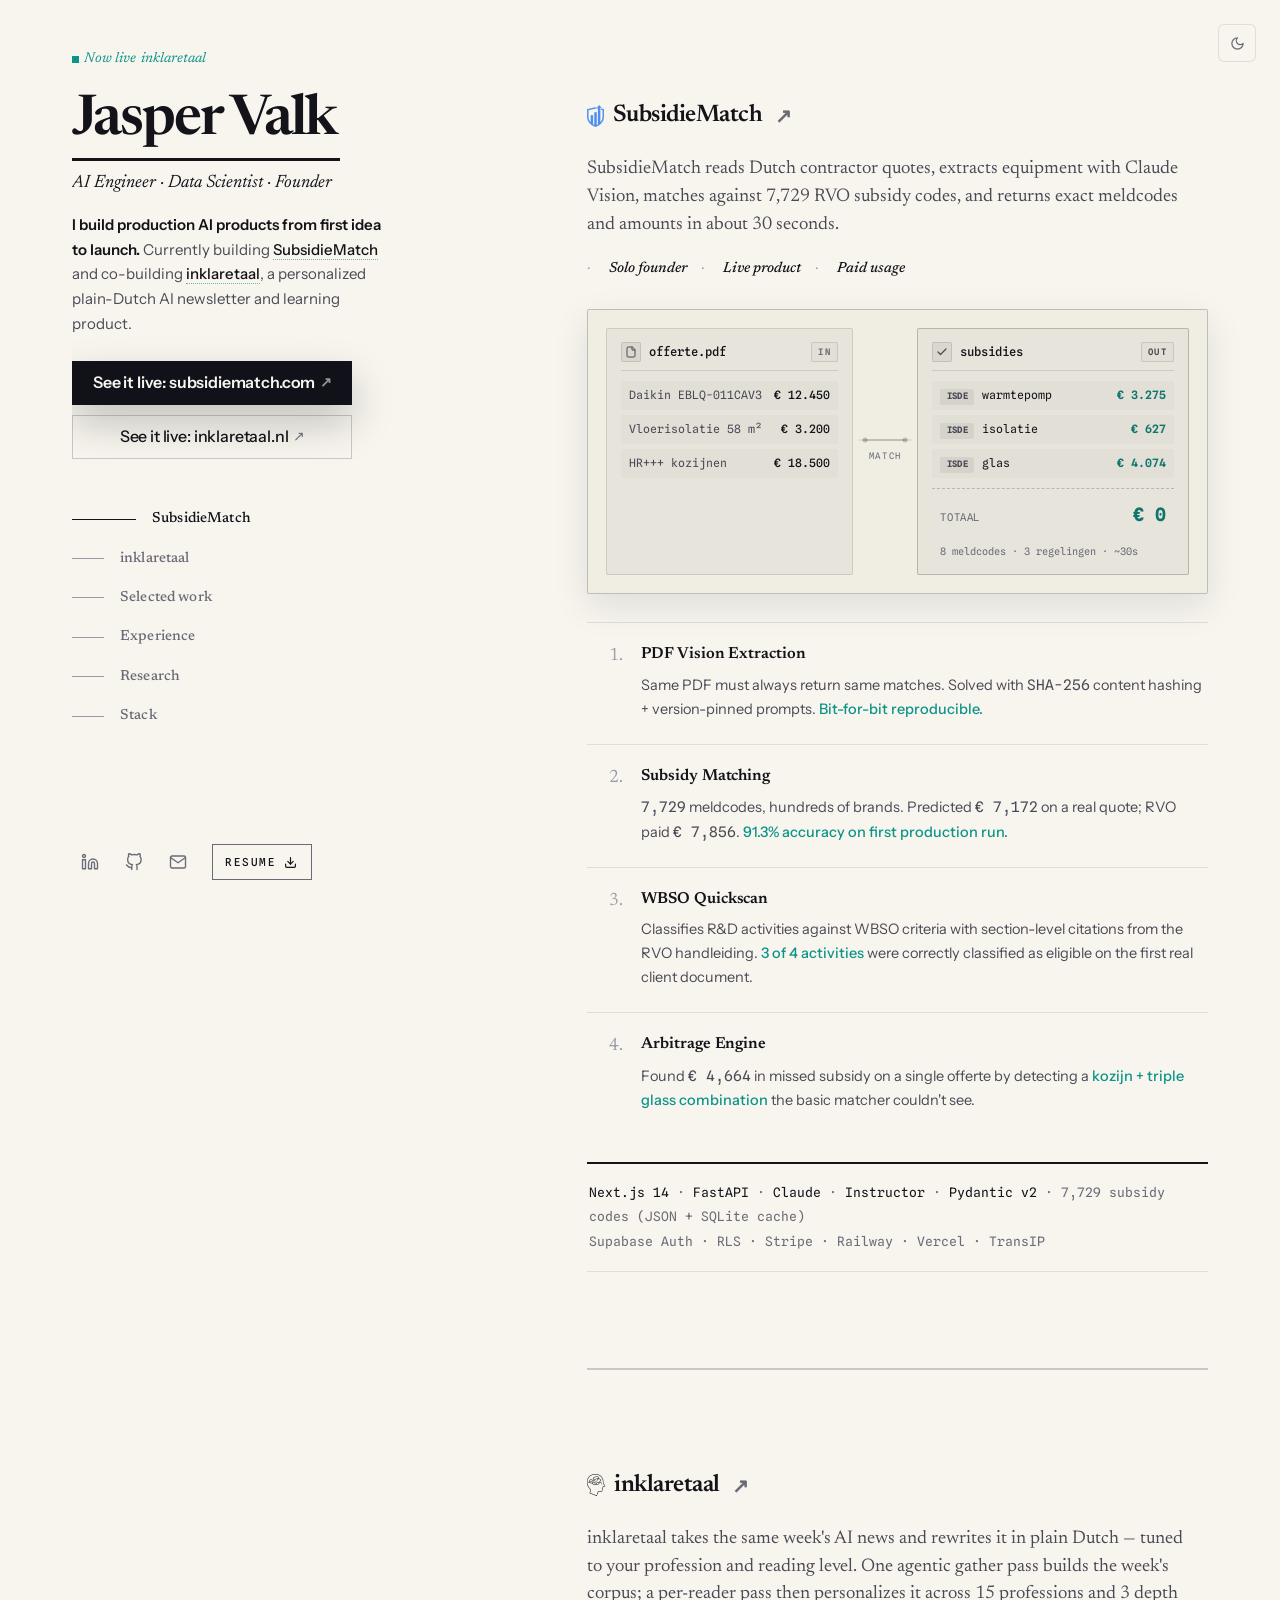
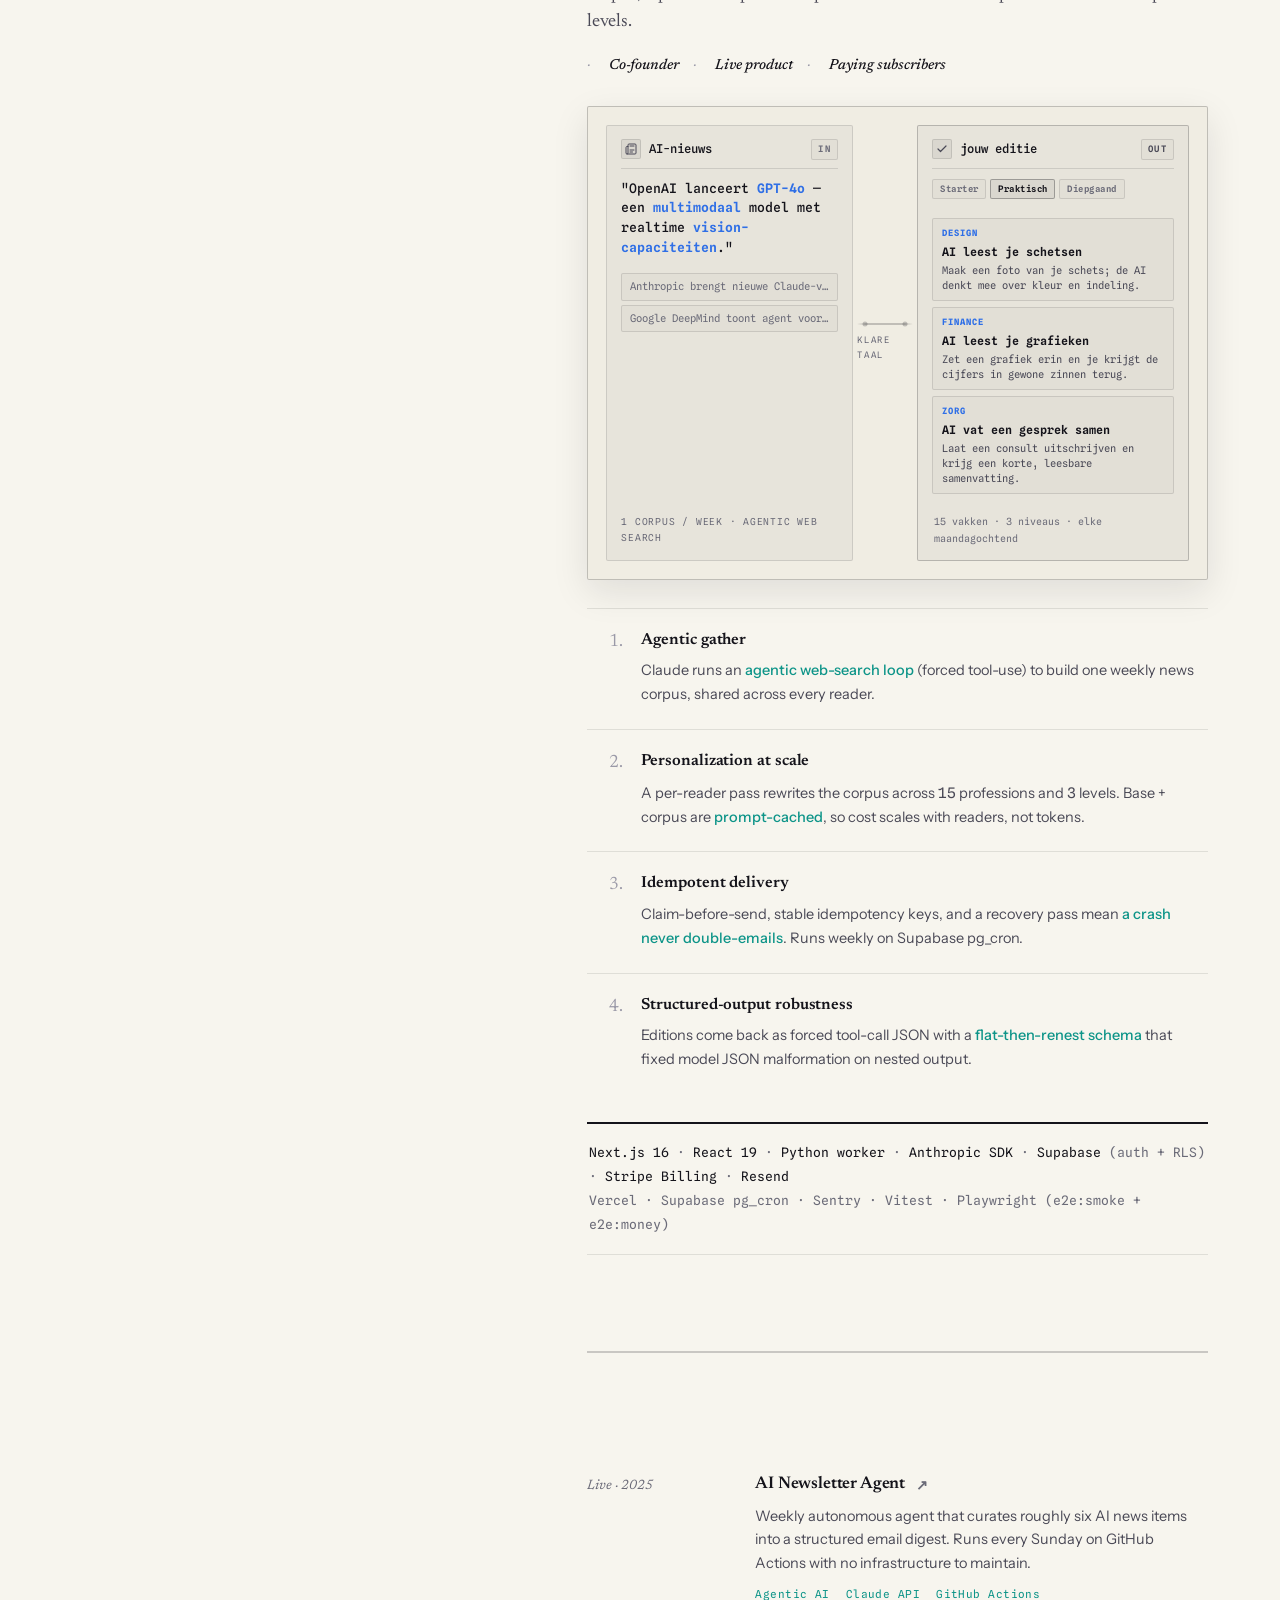
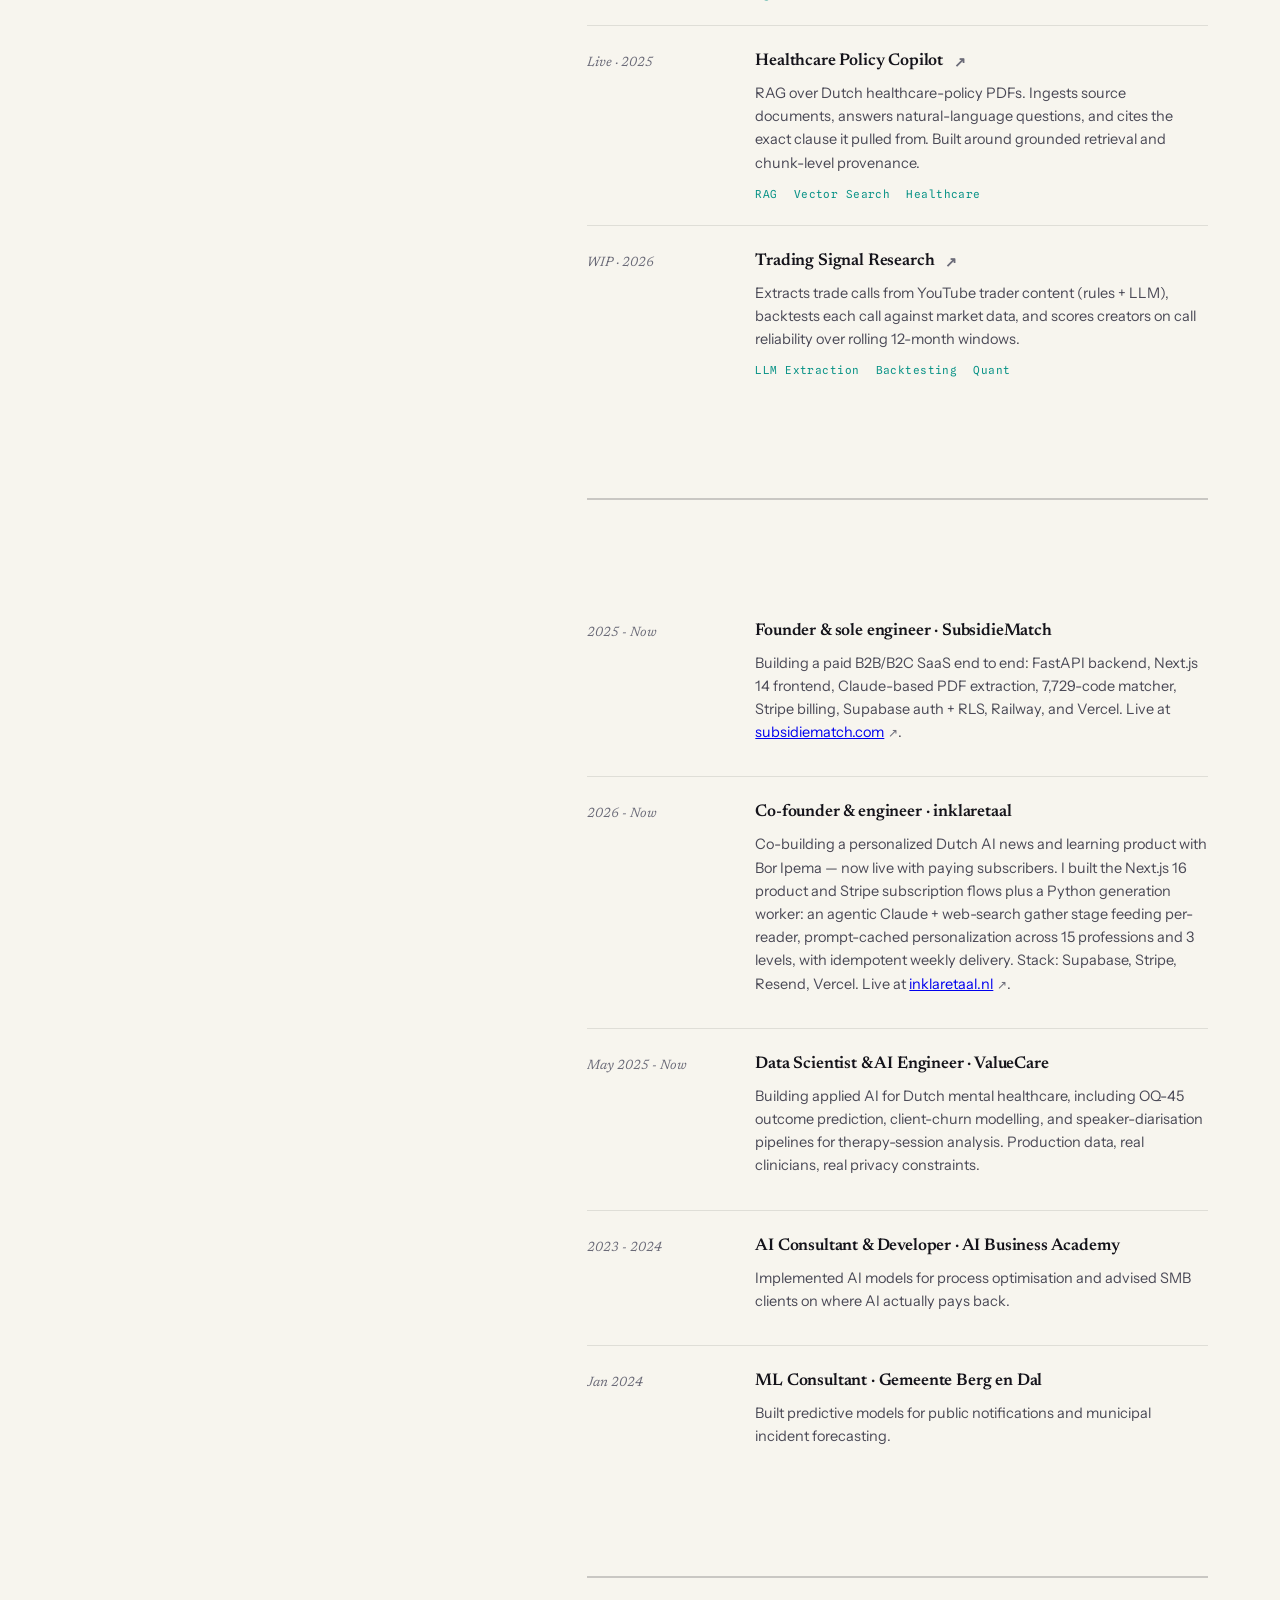
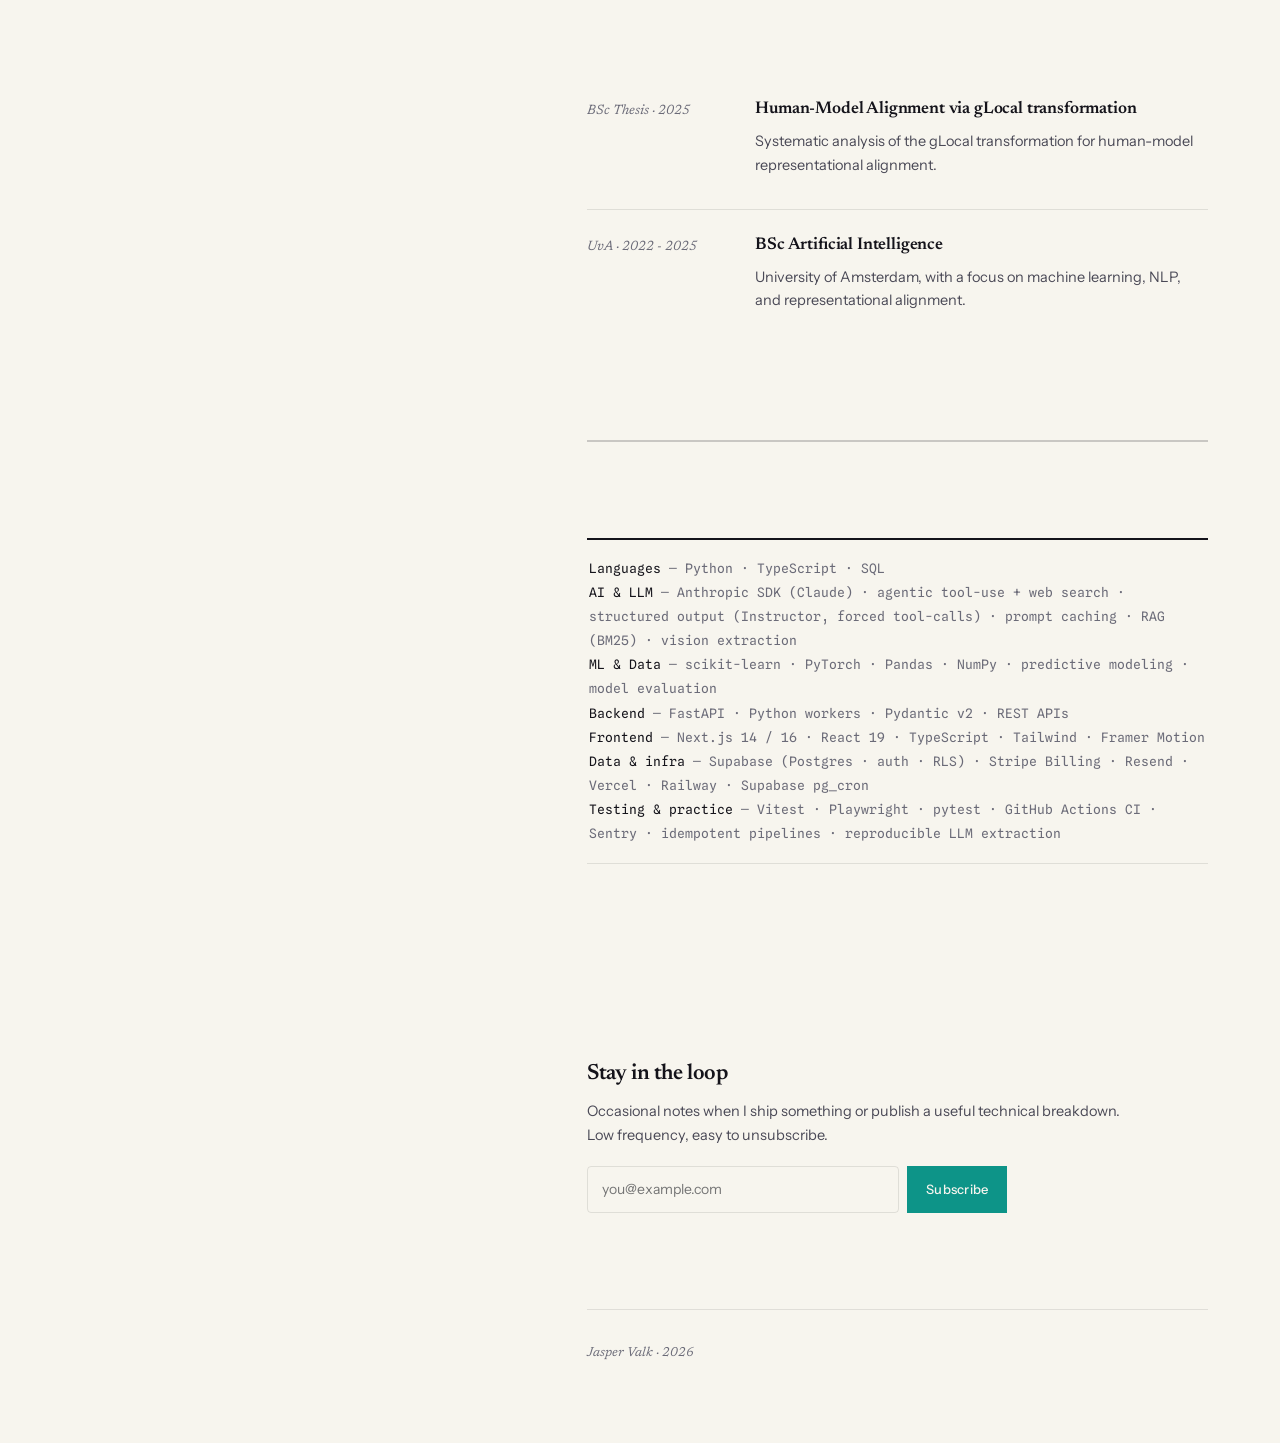
==== commit 97813d54: "Deploy b61cfd5" ====
--- a/index.html
+++ b/index.html
@@ -412,6 +412,19 @@
 .featured h2 a:hover { color: var(--accent); }
 .featured h2 a svg { transition: transform 0.2s ease; }
 .featured h2 a:hover svg { transform: translate(2px, -2px); }
+
+/* Small brand marks beside the two product headings */
+.brand-mark {
+    height: 22px;
+    width: auto;
+    flex-shrink: 0;
+    margin-right: 3px;
+    opacity: 0.9;
+    transition: opacity 0.2s ease;
+}
+.featured h2 a:hover .brand-mark { opacity: 1; }
+/* The inklaretaal mark is black line art — flip it so it reads on the dark ground */
+html[data-theme="dark"] .brand-mark--invert { filter: invert(1); opacity: 0.82; }
 .featured .lede {
     color: var(--fg-soft);
     margin-bottom: 18px;
@@ -1188,7 +1201,7 @@
         <section class="section featured reveal" id="featured" data-section="featured">
             <p class="section-label">SubsidieMatch</p>
             <h2>
-                <a class="link-ext" href="https://www.subsidiematch.com" target="_blank" rel="noopener noreferrer">SubsidieMatch</a>
+                <a class="link-ext" href="https://www.subsidiematch.com" target="_blank" rel="noopener noreferrer"><img class="brand-mark" src="images/logo-subsidiematch.png" width="65" height="88" alt="" aria-hidden="true">SubsidieMatch</a>
             </h2>
             <p class="lede">SubsidieMatch reads Dutch contractor quotes, extracts equipment with Claude Vision, matches against <span class="num">7,729</span> RVO subsidy codes, and returns exact meldcodes and amounts in about <span class="num">30</span> seconds.</p>
             <p class="badges">
@@ -1260,7 +1273,7 @@
         <section class="section featured reveal" id="inklaretaal" data-section="inklaretaal">
             <p class="section-label">inklaretaal</p>
             <h2>
-                <a class="link-ext" href="https://inklaretaal.nl" target="_blank" rel="noopener noreferrer">inklaretaal</a>
+                <a class="link-ext" href="https://inklaretaal.nl" target="_blank" rel="noopener noreferrer"><img class="brand-mark brand-mark--invert" src="images/logo-inklaretaal.png" width="71" height="88" alt="" aria-hidden="true">inklaretaal</a>
             </h2>
             <p class="lede">inklaretaal takes the same week's AI news and rewrites it in plain Dutch — tuned to your profession and reading level. One agentic gather pass builds the week's corpus; a per-reader pass then personalizes it across <span class="num">15</span> professions and <span class="num">3</span> depth levels.</p>
             <p class="badges">
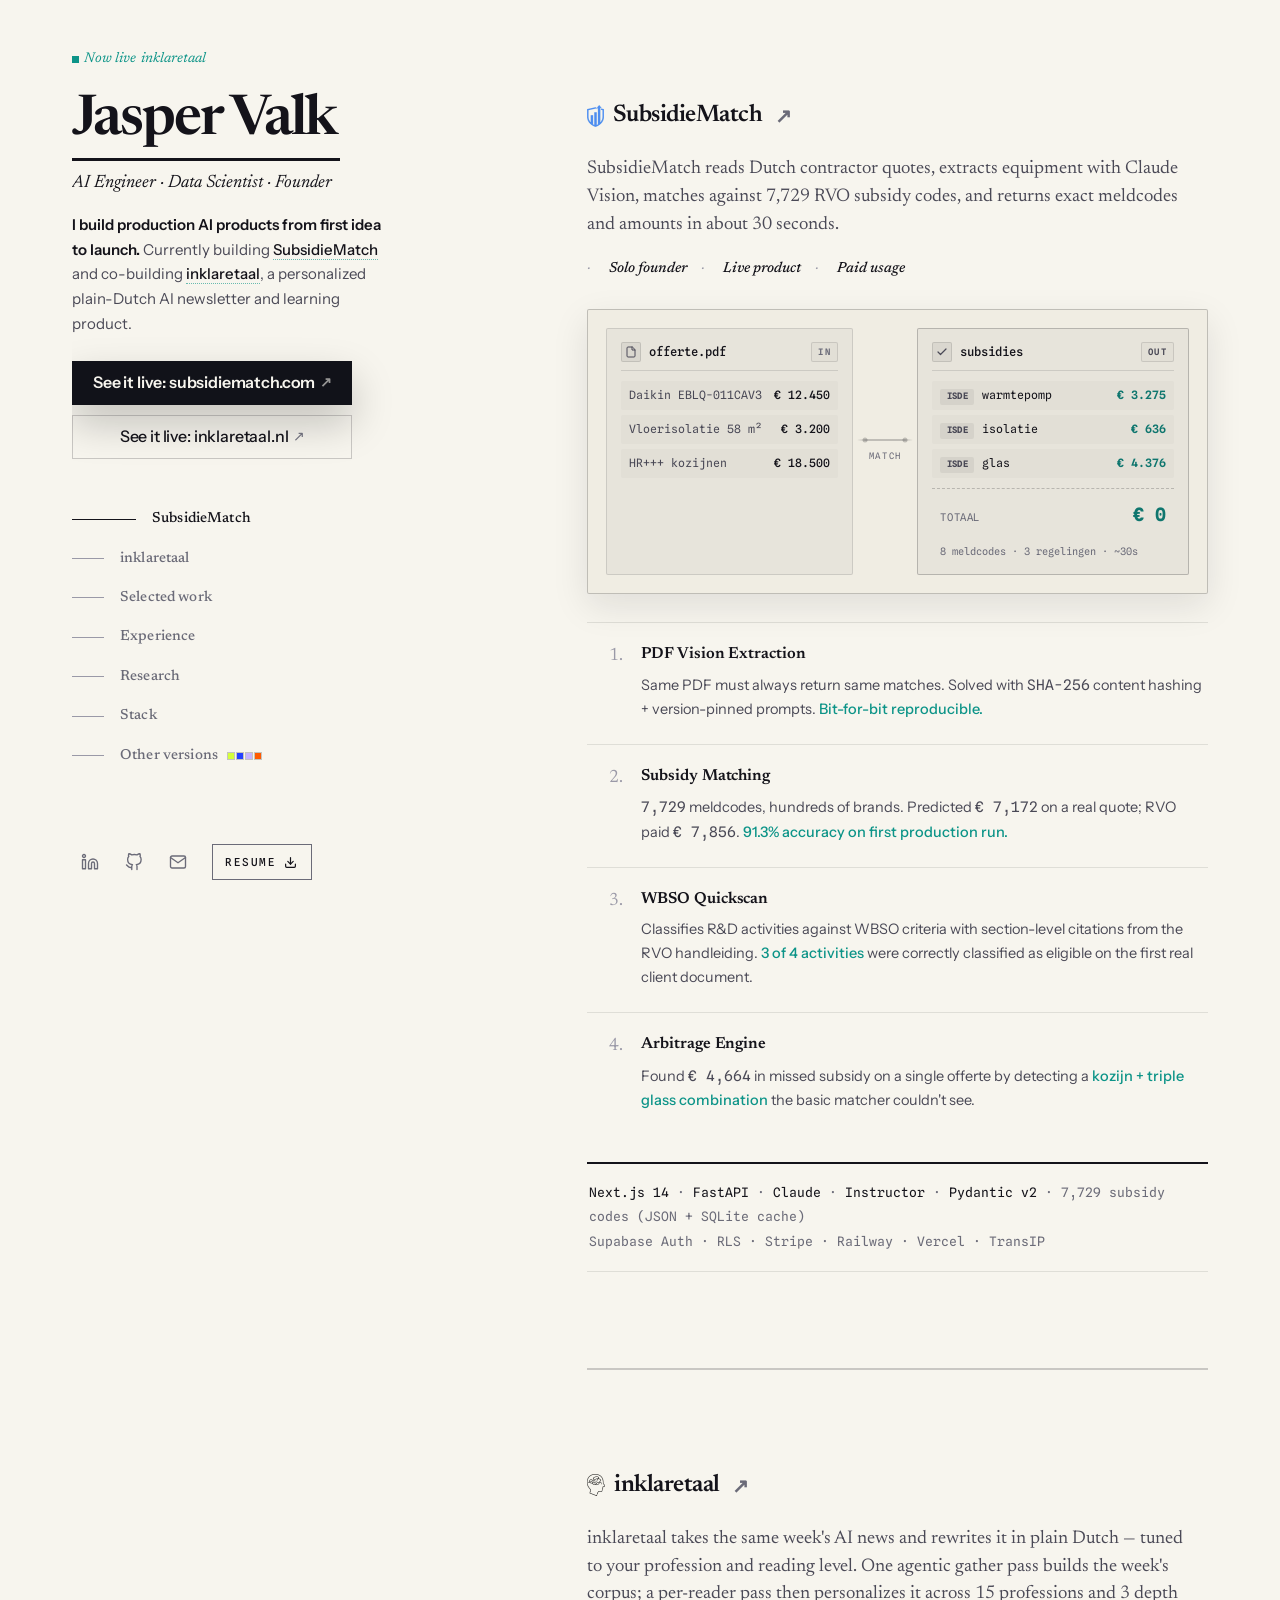
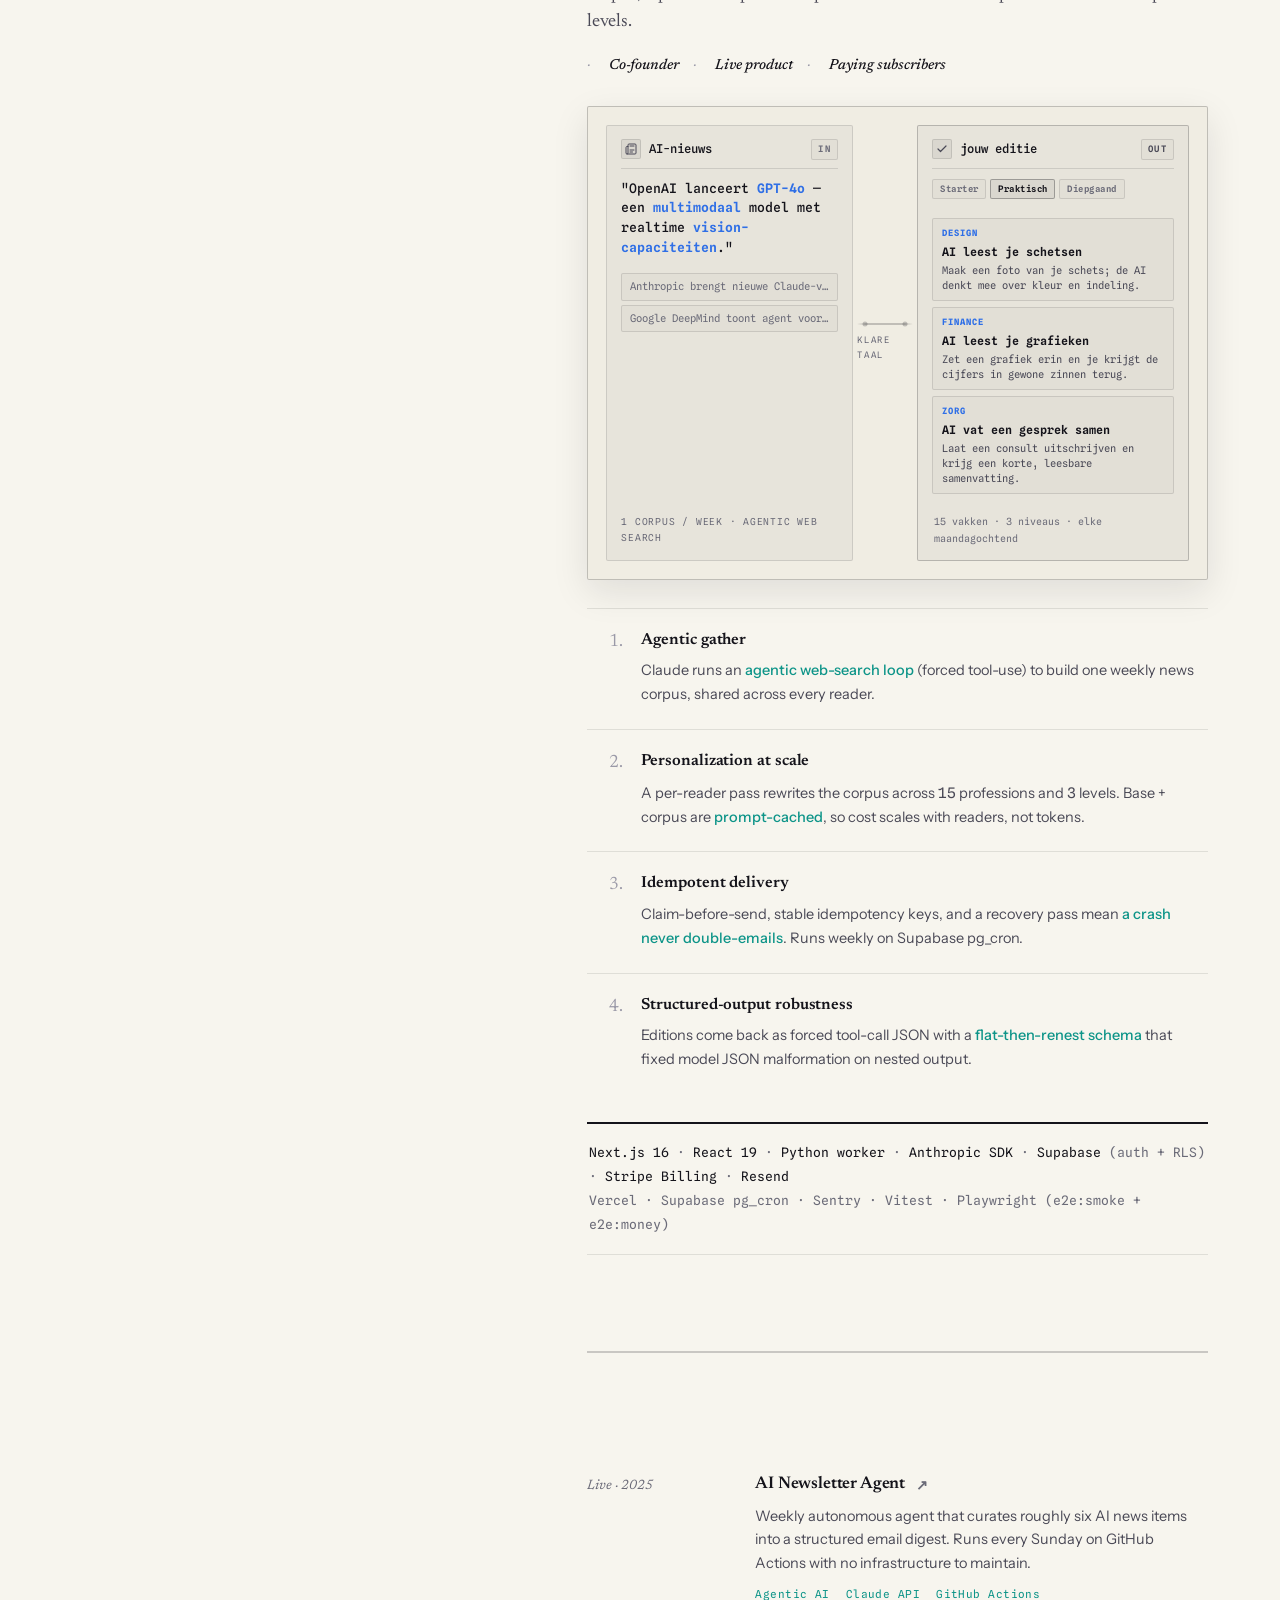
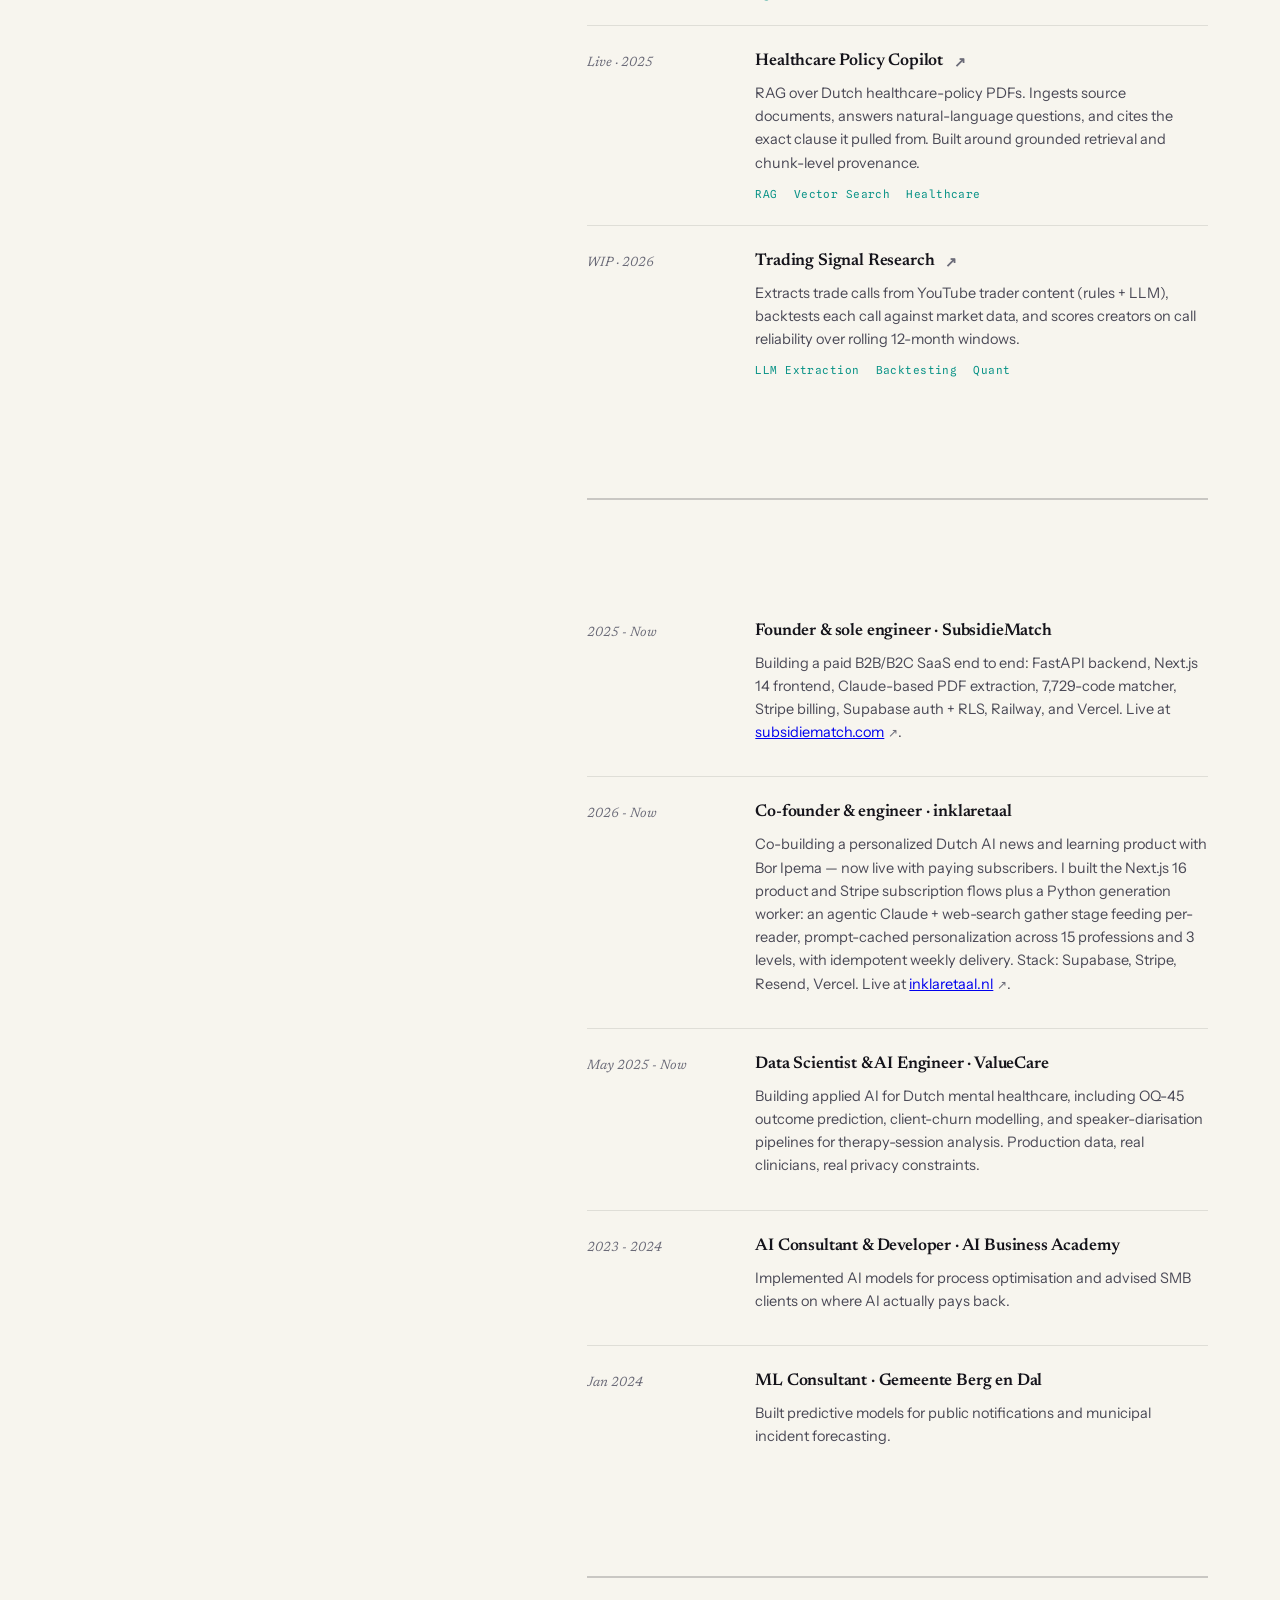
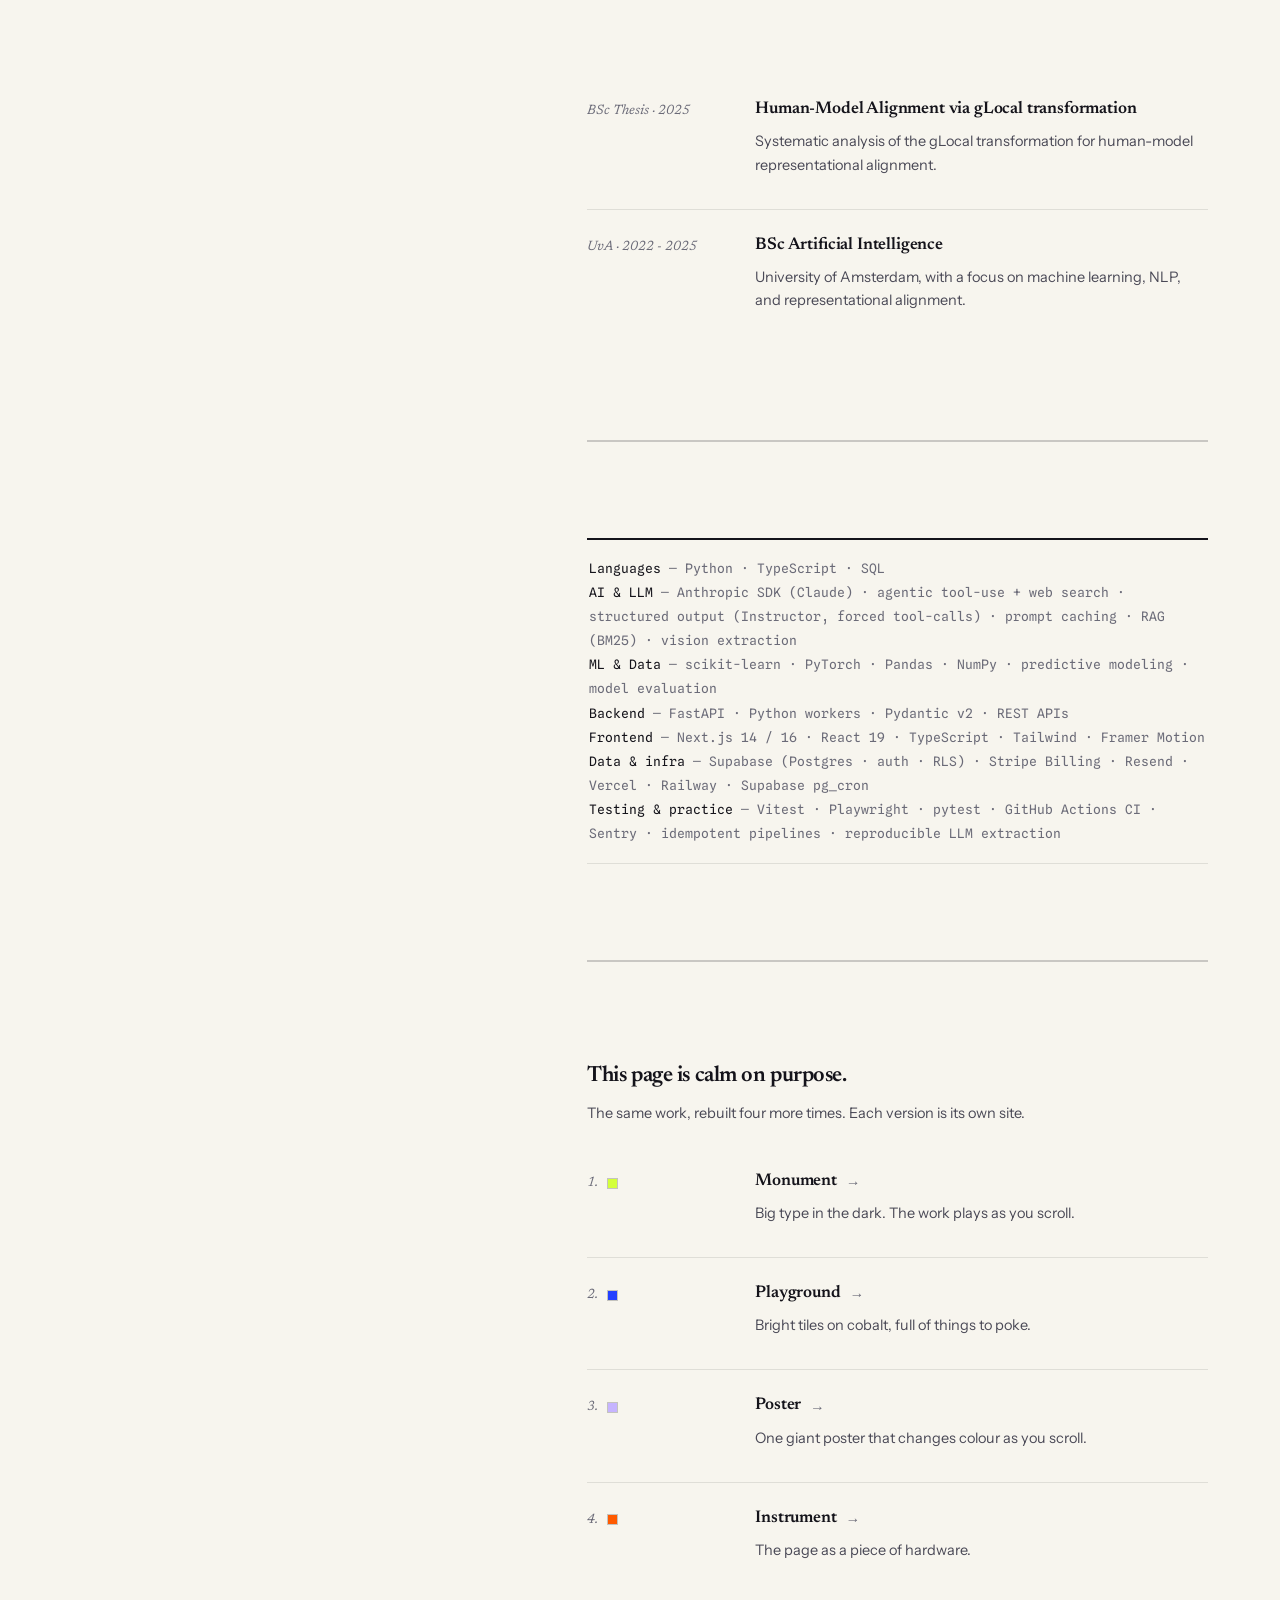
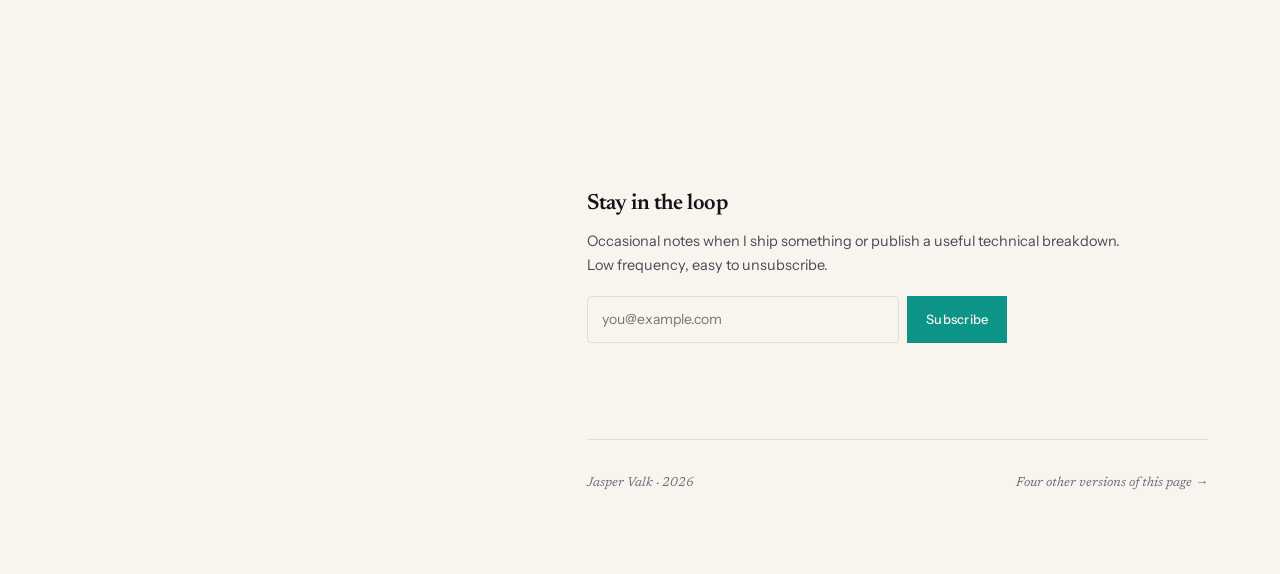
==== commit 1ebdea23: "Deploy b83a98a" ====
--- a/index.html
+++ b/index.html
@@ -274,7 +274,7 @@
 @media (min-width: 1024px) {
     .nav { display: block; position: relative; padding-top: 12px; margin-bottom: auto; }
 }
-.nav-list { list-style: none; display: flex; flex-direction: column; gap: 6px; position: relative; }
+.nav-list { list-style: none; display: flex; flex-direction: column; gap: 4px; position: relative; }
 .nav-item a {
     display: inline-flex;
     align-items: center;
@@ -679,6 +679,81 @@
     text-transform: uppercase;
 }
 .footer-text { color: var(--fg-muted); }
+.footer { flex-wrap: wrap; }
+.footer-link {
+    color: var(--fg-muted);
+    text-decoration: none;
+    transition: color 0.2s ease;
+}
+.footer-link:hover { color: var(--fg); }
+
+/* Other versions: the same portfolio, rebuilt as four separate sites.
+   Each version has one signature colour; the dots carry that colour in the nav and on each row. */
+.version-dots {
+    display: inline-flex;
+    align-items: center;
+    gap: 3px;
+    margin-left: -6px;
+    transition: gap 0.32s cubic-bezier(0.22, 0.61, 0.36, 1);
+}
+.nav-item a:hover .version-dots,
+.nav-item a:focus-visible .version-dots { gap: 6px; }
+.version-dots i,
+.version-dot {
+    display: inline-block;
+    width: 6px;
+    height: 6px;
+    border-radius: 50%;
+    background: var(--dot);
+    box-shadow: 0 0 0 1px color-mix(in srgb, var(--fg) 22%, transparent);
+}
+.version-dot { width: 9px; height: 9px; }
+.versions { counter-reset: version; }
+.versions h2 {
+    font-family: var(--font-display);
+    font-size: 22px;
+    font-weight: 600;
+    letter-spacing: -0.02em;
+    margin-bottom: 8px;
+}
+.versions-lede { color: var(--fg-soft); font-size: 14.5px; max-width: 56ch; margin-bottom: 20px; }
+.versions .entry { counter-increment: version; }
+.versions .entry-side { display: flex; align-items: center; align-self: start; gap: 10px; }
+.versions .entry-side::before { content: counter(version, decimal-leading-zero); }
+.versions .entry .version-dot { order: 2; }
+/* The whole row opens the version, so the whole row shows focus */
+.versions .entry-main h3 a::before { content: ''; position: absolute; inset: 0; }
+.versions .entry-main h3 a:focus-visible { outline: none; }
+.versions .entry:has(a:focus-visible) { outline: 2px solid var(--accent); outline-offset: 2px; }
+.link-next::after {
+    content: "→";
+    display: inline-block;
+    margin-left: 0.4em;
+    font-family: var(--font-mono);
+    font-size: 0.85em;
+    color: var(--fg-muted);
+    transition: color 0.2s ease, transform 0.2s ease;
+}
+.entry:hover .link-next::after,
+.link-next:focus-visible::after { color: var(--accent); transform: translateX(3px); }
+/* Without hover there is no preview, so each row shows a small picture instead */
+.version-thumb { display: none; }
+@media (hover: none), (max-width: 640px) {
+    .version-thumb {
+        display: block;
+        width: 100%;
+        height: auto;
+        aspect-ratio: 16 / 10;
+        object-fit: cover;
+        object-position: top;
+        margin: 6px 0 14px;
+        border: 1px solid var(--divider);
+        border-radius: 6px;
+    }
+}
+@media (prefers-reduced-motion: reduce) {
+    .version-dots, .link-next::after { transition: none; }
+}
 
 .theme-toggle {
     width: 32px;
@@ -1073,6 +1148,12 @@
     border-radius: 2px;
 }
 
+/* Print has a colour bar, not LEDs: the version swatches are squares */
+html[data-theme="light"] .version-dots i,
+html[data-theme="light"] .version-dot { border-radius: 0; }
+html[data-theme="light"] .versions .entry-side::before { content: counter(version) "."; }
+html[data-theme="light"] .version-thumb { border-radius: 2px; }
+
 /* ---------- DARK: technical instrument ---------- */
 html[data-theme="dark"] .featured .badges {
     text-transform: uppercase;
@@ -1179,6 +1260,7 @@
                 <li class="nav-item"><a href="#experience"><span class="ind-static"></span>Experience</a></li>
                 <li class="nav-item"><a href="#research"><span class="ind-static"></span>Research</a></li>
                 <li class="nav-item"><a href="#stack"><span class="ind-static"></span>Stack</a></li>
+                <li class="nav-item"><a href="#versions"><span class="ind-static"></span>Other versions<span class="version-dots" aria-hidden="true"><i style="--dot: #d4ff3a"></i><i style="--dot: #2340ff"></i><i style="--dot: #c6b4ff"></i><i style="--dot: #ff5a00"></i></span></a></li>
             </ul>
         </nav>
         <div class="intro-socials" aria-label="Elsewhere">
@@ -1450,7 +1532,7 @@
         </section>
 
         <!-- STACK -->
-        <section class="section section--no-rule reveal" id="stack" data-section="stack">
+        <section class="section reveal" id="stack" data-section="stack">
             <p class="section-label">Stack</p>
             <p class="stack-line">
                 <strong>Languages</strong> — Python · TypeScript · SQL<br>
@@ -1463,6 +1545,49 @@
             </p>
         </section>
 
+        <!-- OTHER VERSIONS -->
+        <section class="section section--no-rule reveal versions" id="versions" data-section="versions">
+            <p class="section-label">Other versions</p>
+            <h2>This page is calm on purpose.</h2>
+            <p class="versions-lede">The same work, rebuilt four more times. Each version is its own site.</p>
+            <div class="entry has-preview-target" data-preview="images/versions/monument.jpg" data-preview-position="center 92%">
+                <span class="entry-bg" aria-hidden="true"></span>
+                <div class="entry-side"><i class="version-dot" style="--dot: #d4ff3a" aria-hidden="true"></i></div>
+                <div class="entry-main">
+                    <img class="version-thumb" src="images/versions/monument.jpg" alt="" width="1440" height="900" loading="lazy">
+                    <h3><a class="link-next" href="versions/monument/">Monument</a></h3>
+                    <p>Big type in the dark. The work plays as you scroll.</p>
+                </div>
+            </div>
+            <div class="entry has-preview-target" data-preview="images/versions/playground.jpg" data-preview-position="center 25%">
+                <span class="entry-bg" aria-hidden="true"></span>
+                <div class="entry-side"><i class="version-dot" style="--dot: #2340ff" aria-hidden="true"></i></div>
+                <div class="entry-main">
+                    <img class="version-thumb" src="images/versions/playground.jpg" alt="" width="1440" height="900" loading="lazy">
+                    <h3><a class="link-next" href="versions/playground/">Playground</a></h3>
+                    <p>Bright tiles on cobalt, full of things to poke.</p>
+                </div>
+            </div>
+            <div class="entry has-preview-target" data-preview="images/versions/poster.jpg" data-preview-position="center 22%">
+                <span class="entry-bg" aria-hidden="true"></span>
+                <div class="entry-side"><i class="version-dot" style="--dot: #c6b4ff" aria-hidden="true"></i></div>
+                <div class="entry-main">
+                    <img class="version-thumb" src="images/versions/poster.jpg" alt="" width="1440" height="900" loading="lazy">
+                    <h3><a class="link-next" href="versions/poster/">Poster</a></h3>
+                    <p>One giant poster that changes colour as you scroll.</p>
+                </div>
+            </div>
+            <div class="entry has-preview-target" data-preview="images/versions/instrument.jpg" data-preview-position="center 43%">
+                <span class="entry-bg" aria-hidden="true"></span>
+                <div class="entry-side"><i class="version-dot" style="--dot: #ff5a00" aria-hidden="true"></i></div>
+                <div class="entry-main">
+                    <img class="version-thumb" src="images/versions/instrument.jpg" alt="" width="1440" height="900" loading="lazy">
+                    <h3><a class="link-next" href="versions/instrument/">Instrument</a></h3>
+                    <p>The page as a piece of hardware.</p>
+                </div>
+            </div>
+        </section>
+
         <!-- NEWSLETTER -->
         <section class="newsletter reveal">
             <h2>Stay in the loop</h2>
@@ -1475,6 +1600,7 @@
 
         <footer class="footer">
             <span class="footer-text">Jasper Valk · 2026</span>
+            <a class="footer-link" href="#versions">Four other versions of this page &rarr;</a>
         </footer>
     </main>
 </div>
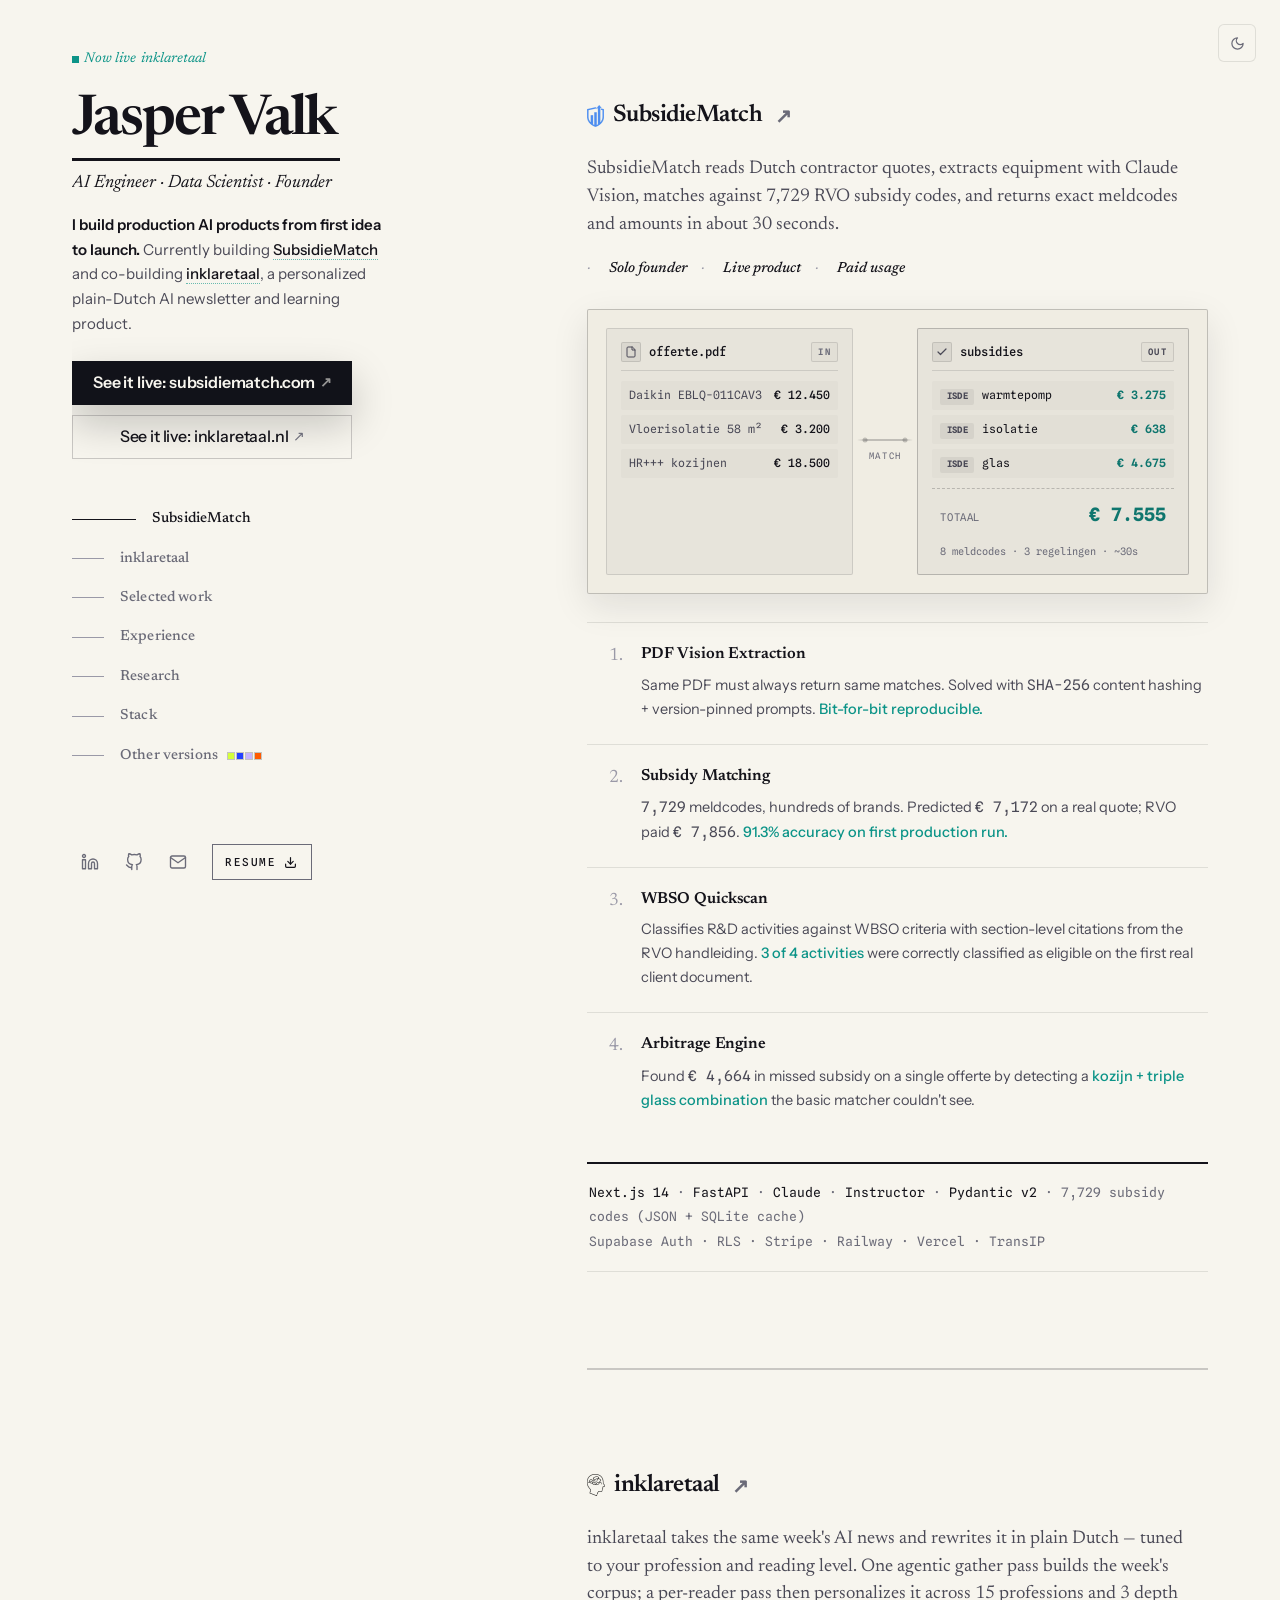
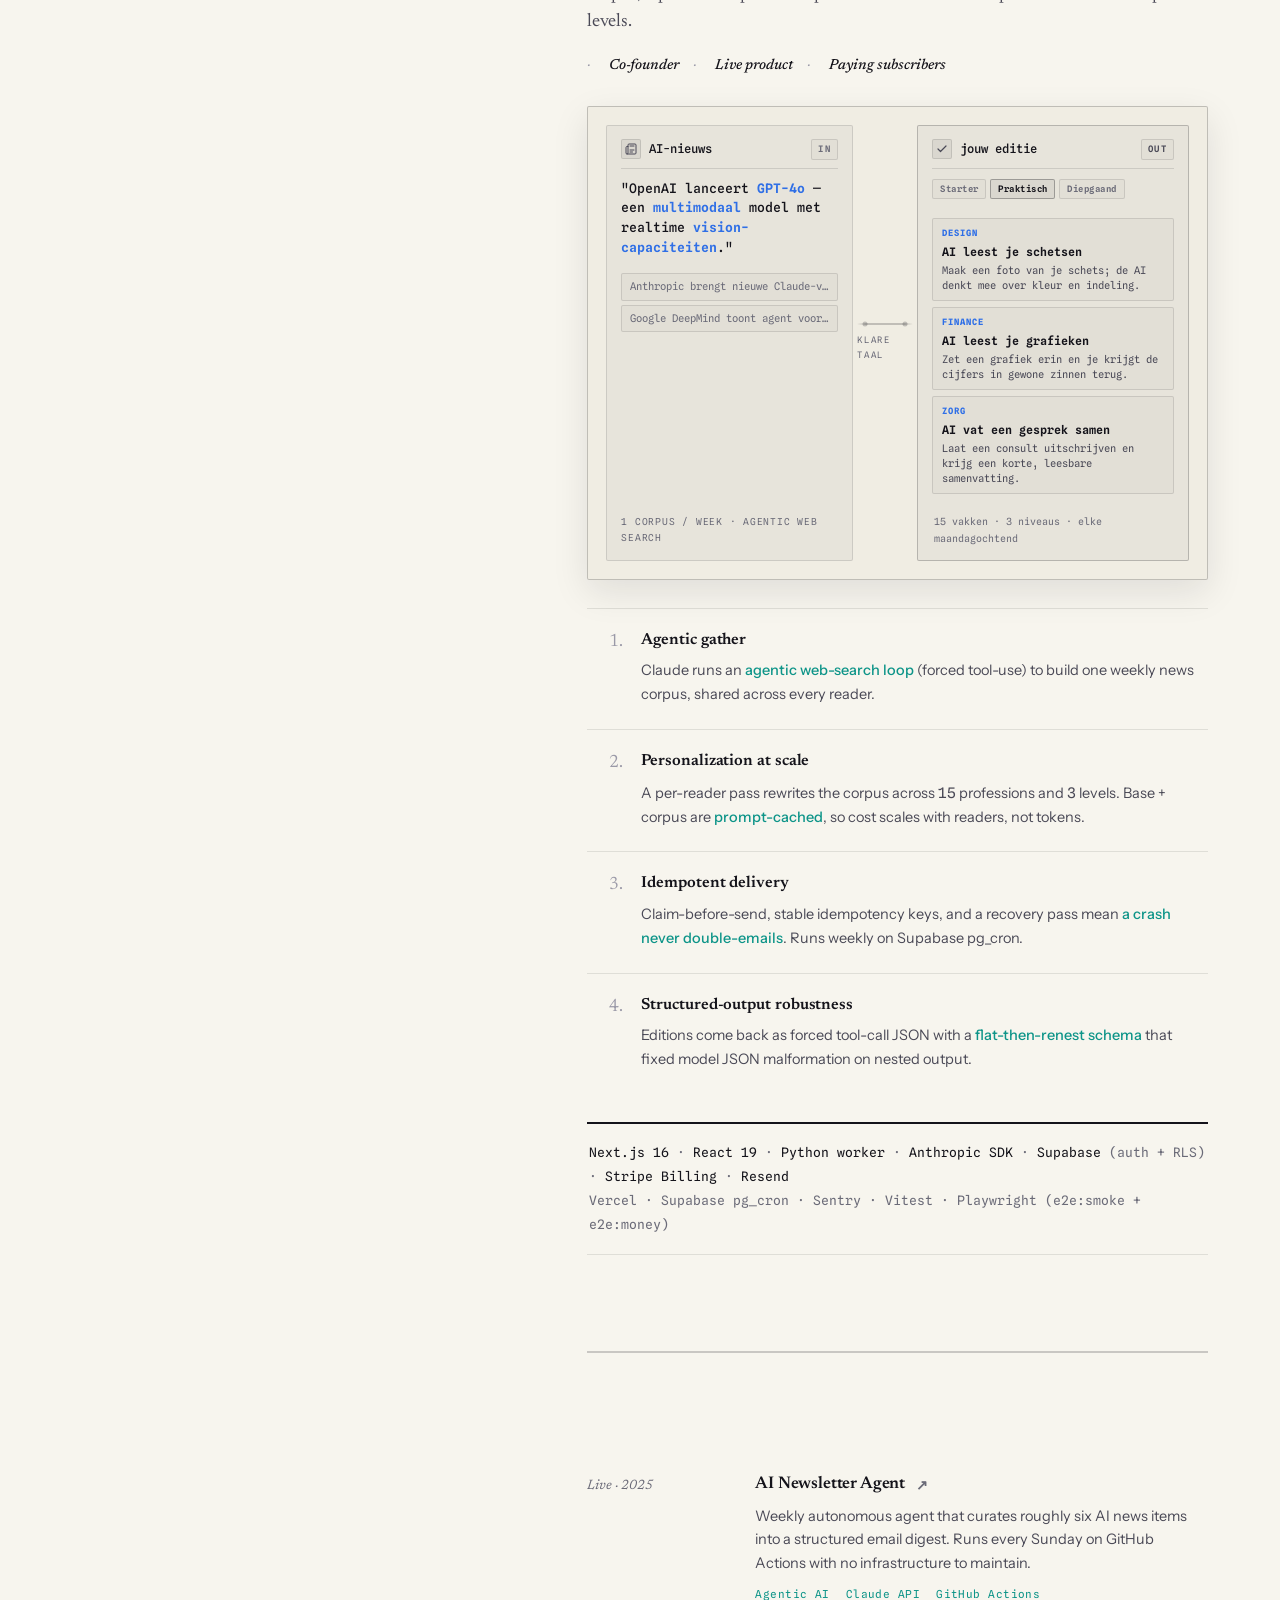
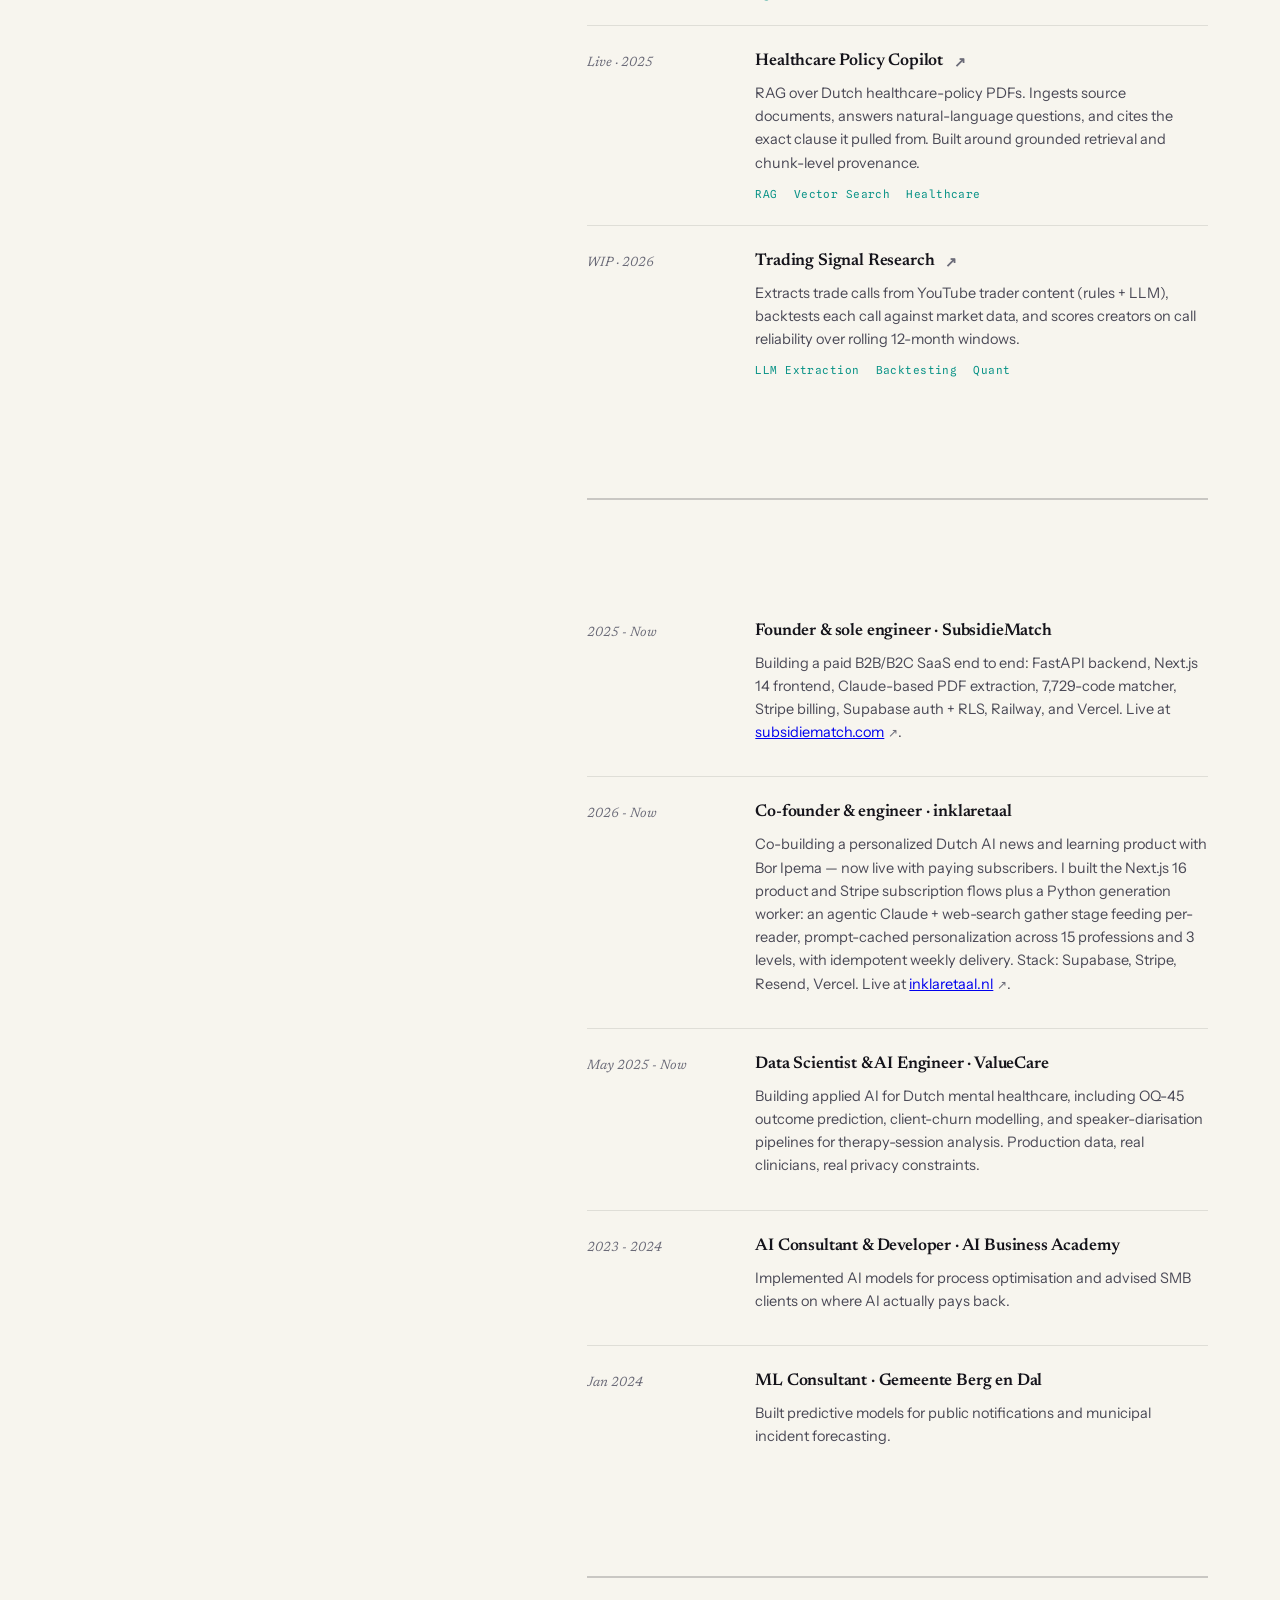
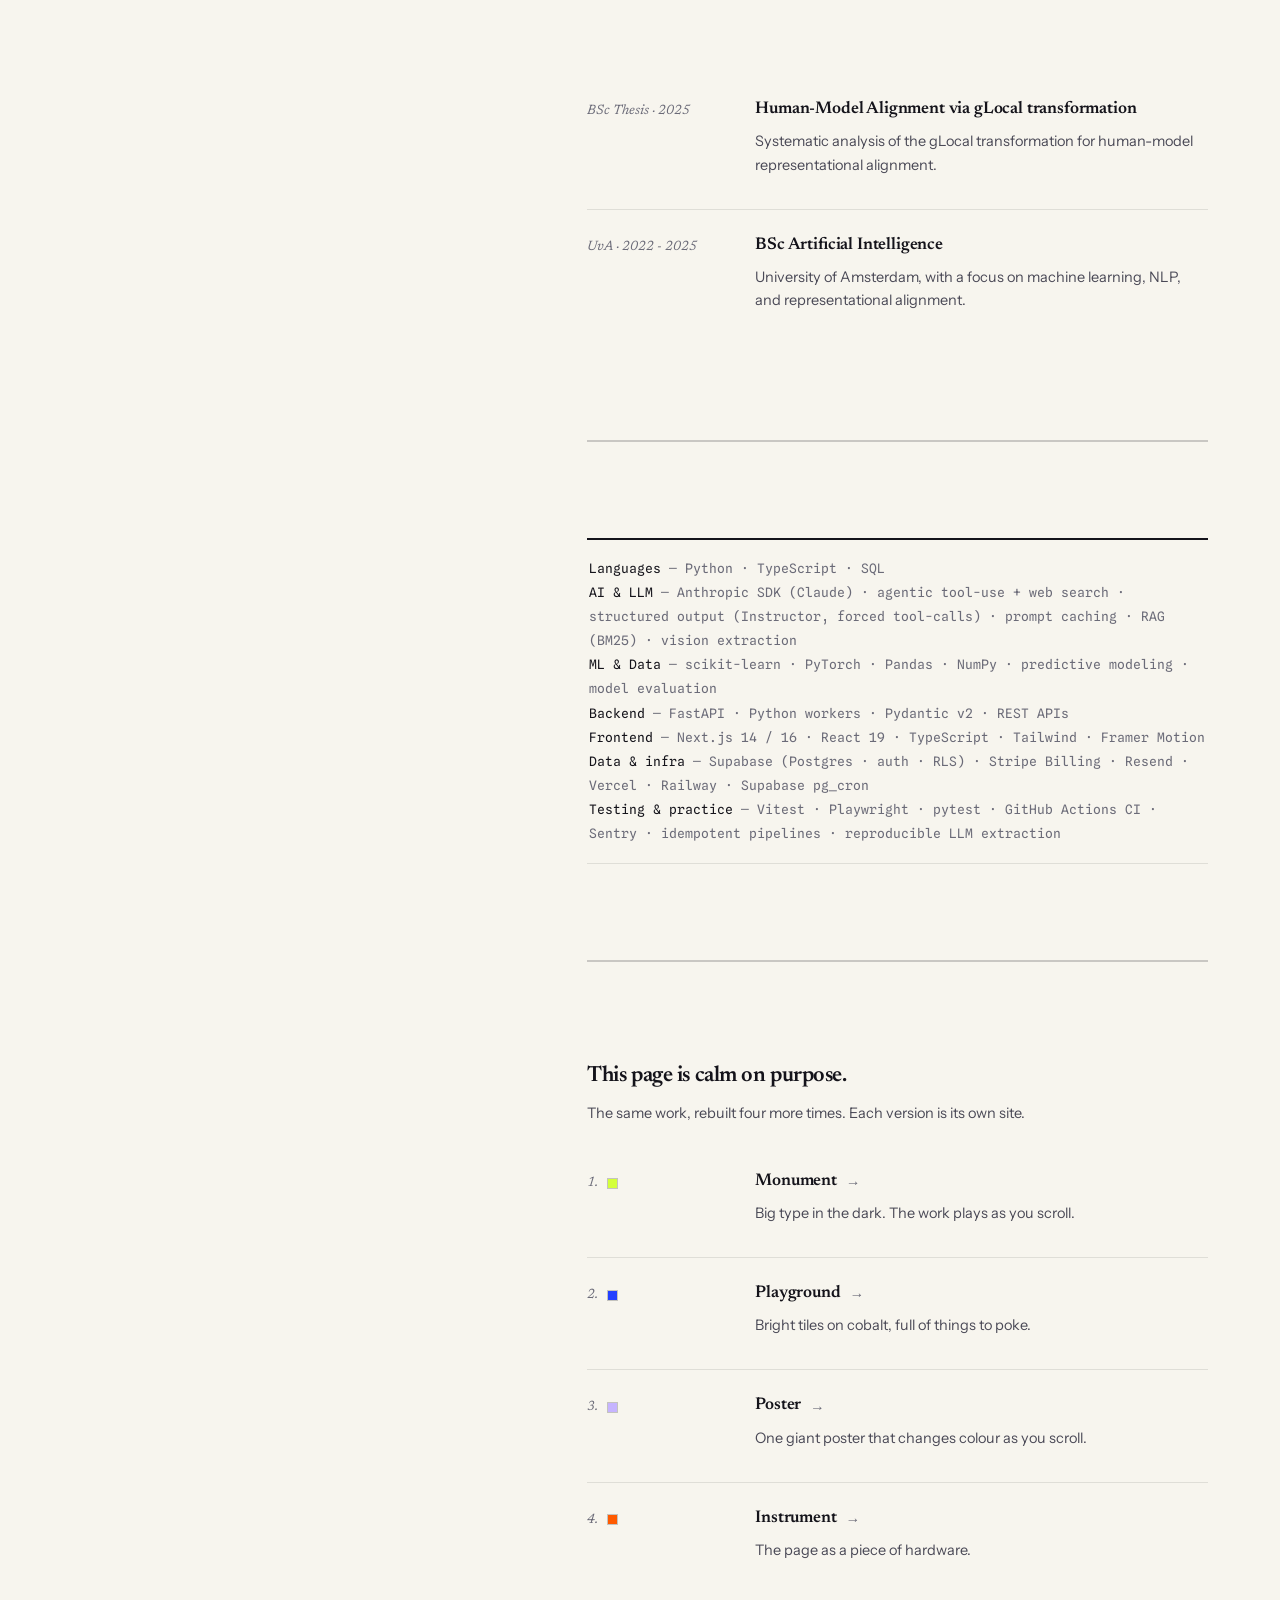
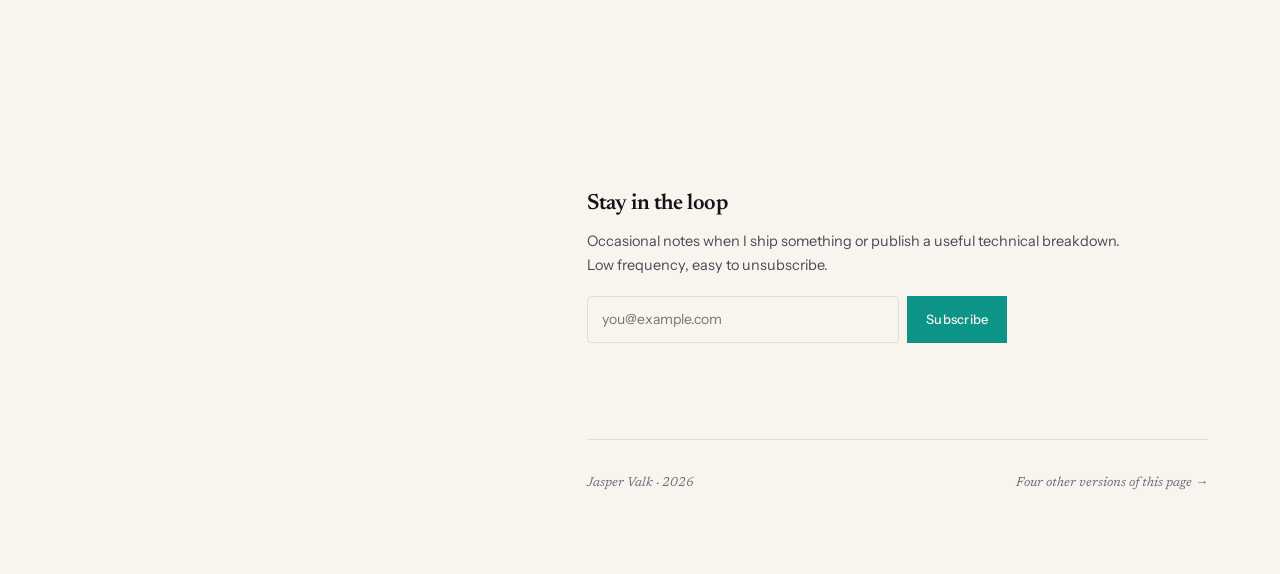
==== commit 9e06d93f: "Deploy 6092795" ====
--- a/index.html
+++ b/index.html
@@ -1161,6 +1161,23 @@
     font-size: 11px;
 }
 
+/* ---------- Short screens: the pinned sidebar fits one screen, no scrollbar of its own ----------
+   Its content is ~850px tall. Below that, tighten the vertical rhythm first (after the theme rules,
+   so it wins over them); where even that doesn't fit, the sidebar scrolls with the page. */
+@media (min-width: 1024px) and (max-height: 880px) {
+    .intro { padding: 32px 0 16px; }
+    .launch-pill { margin-bottom: 14px; }
+    .cta-group { margin-bottom: 18px; }
+    .nav { padding-top: 4px; }
+    .nav-item a { padding: 6px 0; }
+    html[data-theme="light"] .nav-item a { padding: 4px 0; }
+    .intro-socials,
+    html[data-theme="light"] .intro-socials { margin-top: 14px; }
+}
+@media (min-width: 1024px) and (max-height: 795px) {
+    .intro { position: relative; align-self: start; height: auto; overflow: visible; }
+}
+
 /* ============================================================
    inklaretaal demo — reuses .demo-frame chrome, adds its own
    plain-Dutch personalization content + staggered reveal
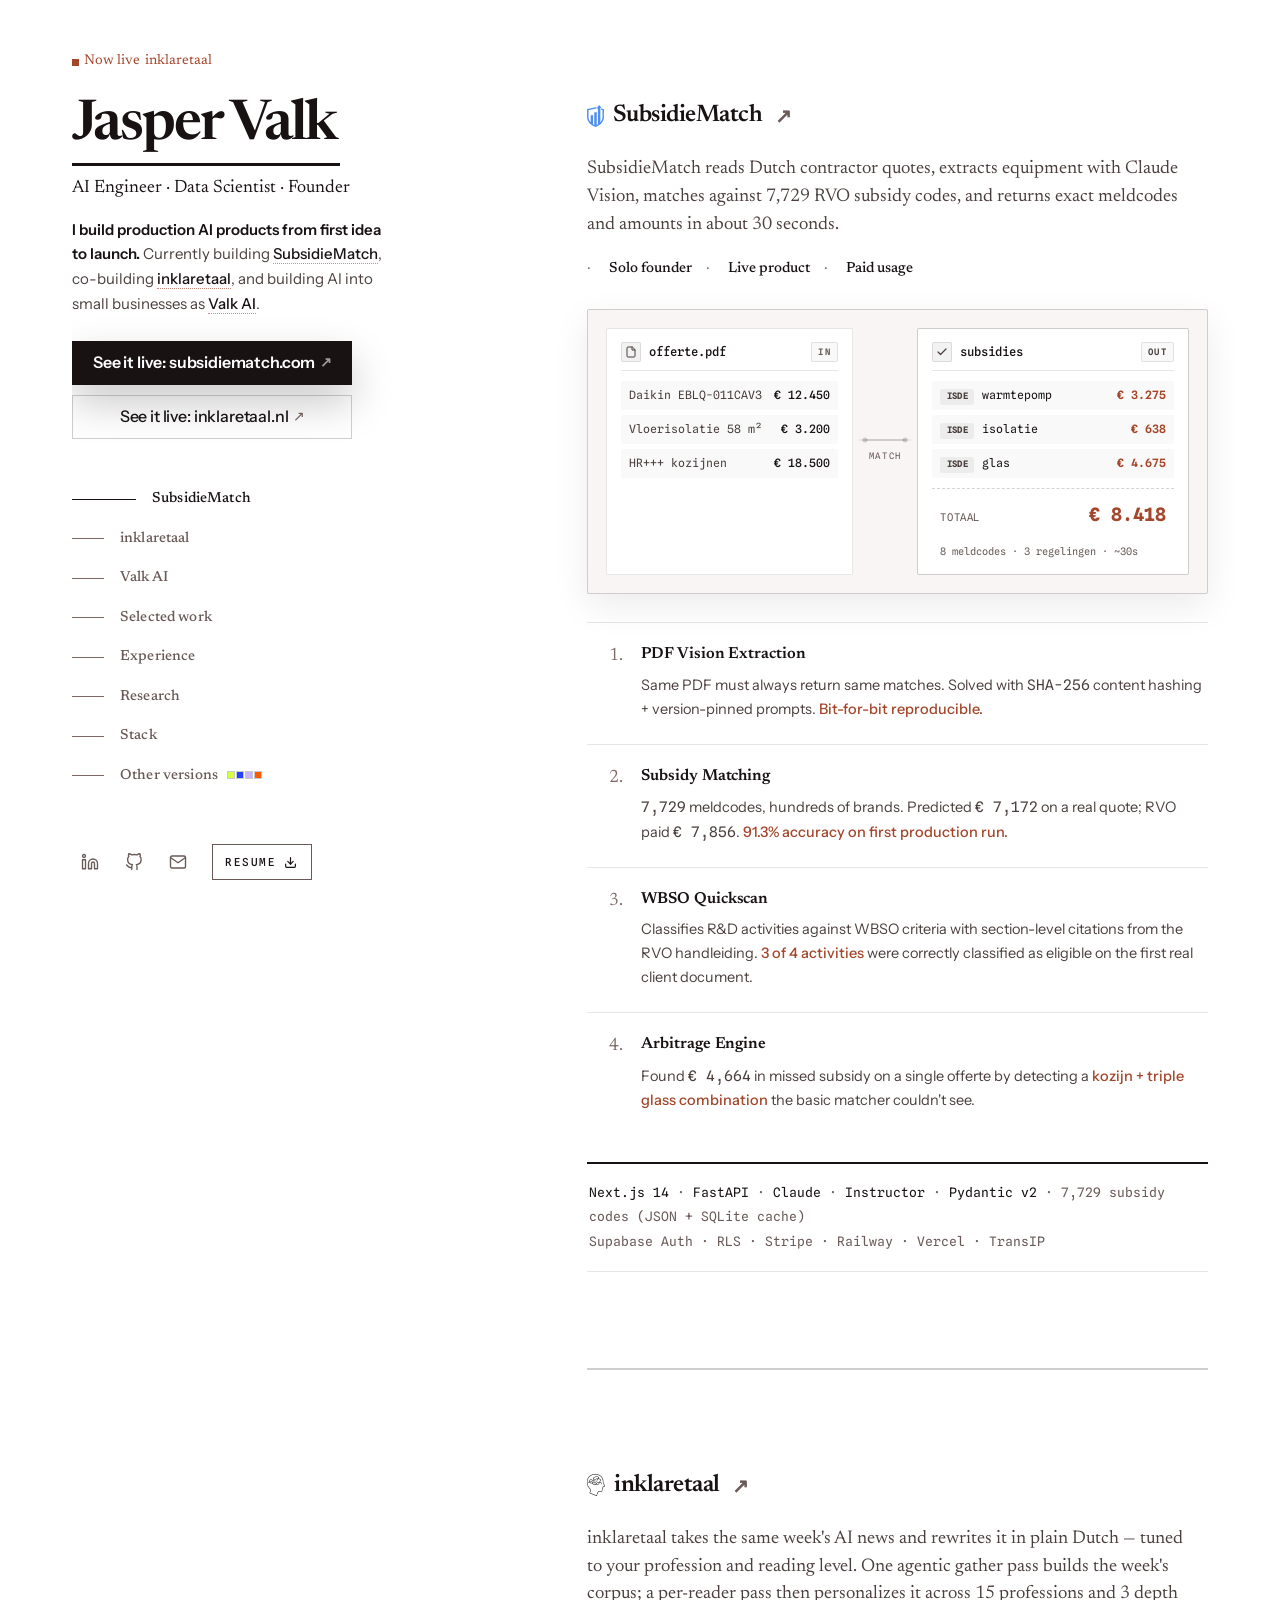
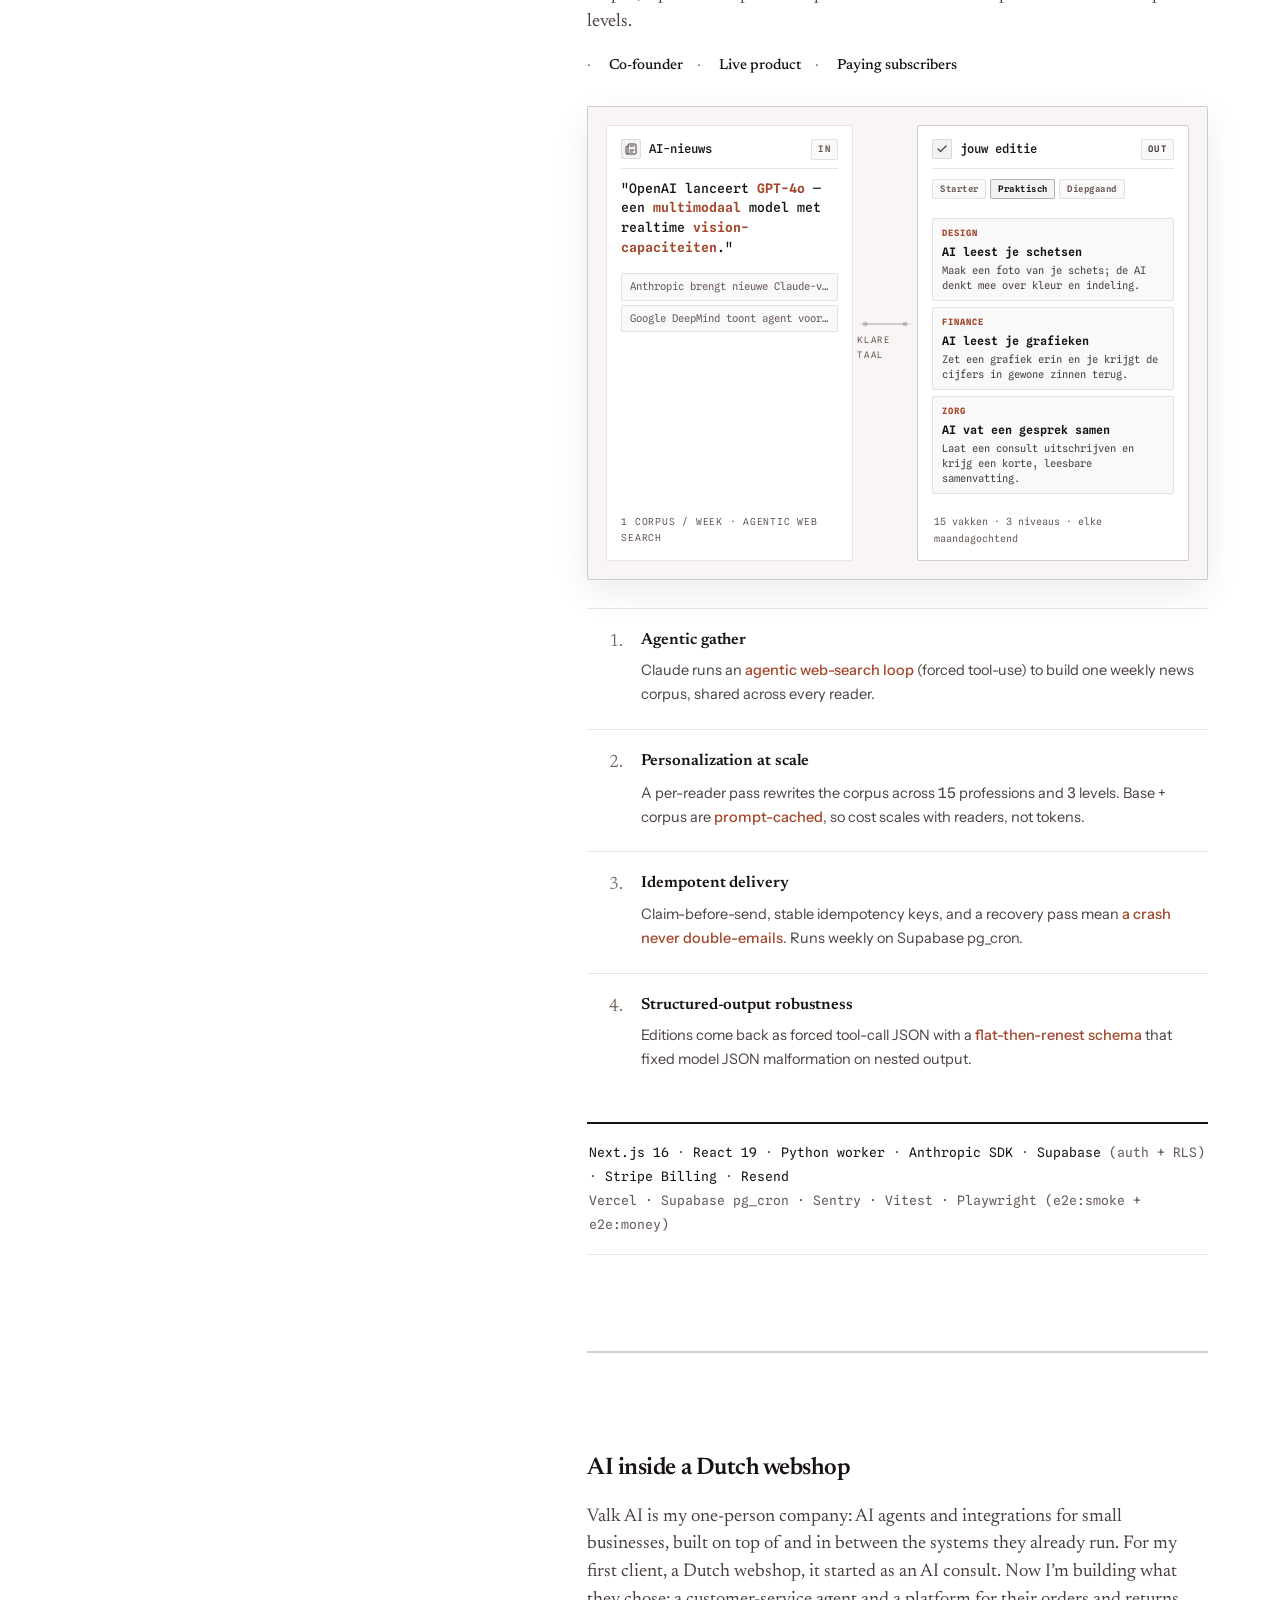
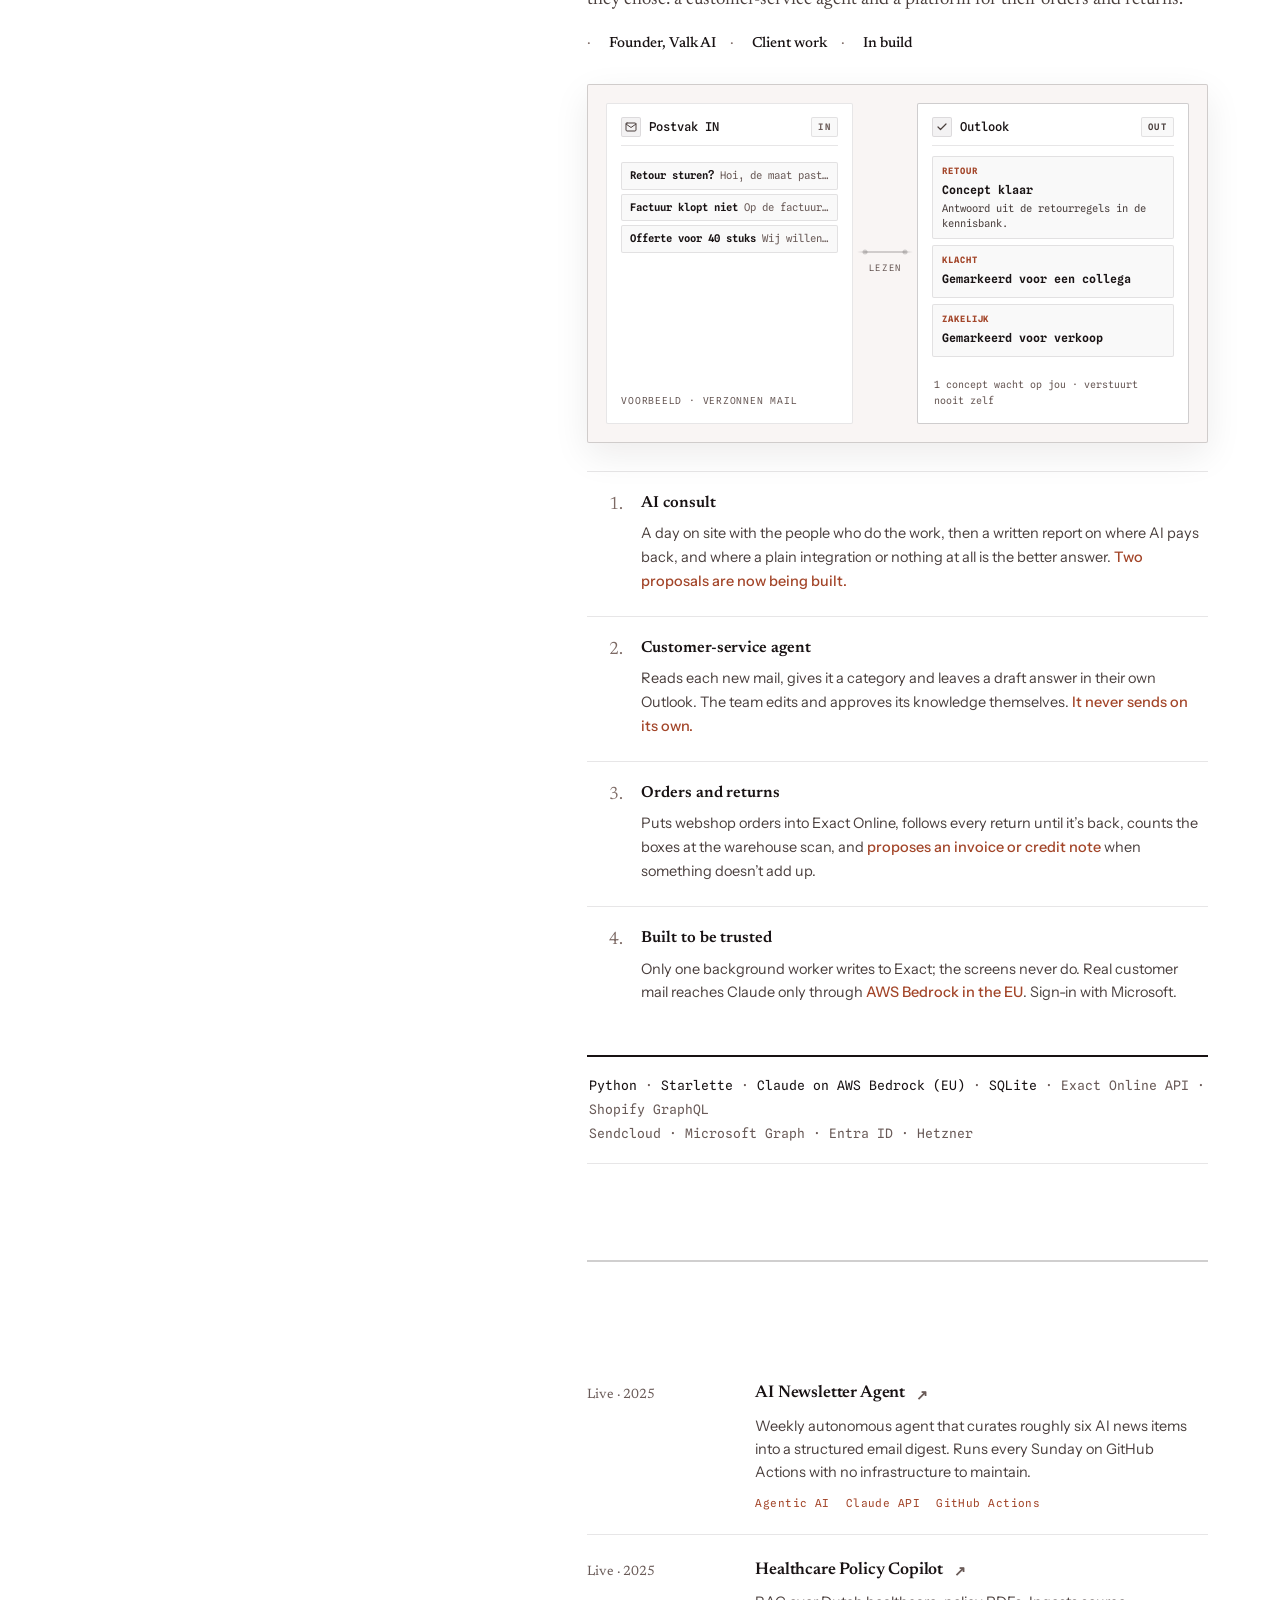
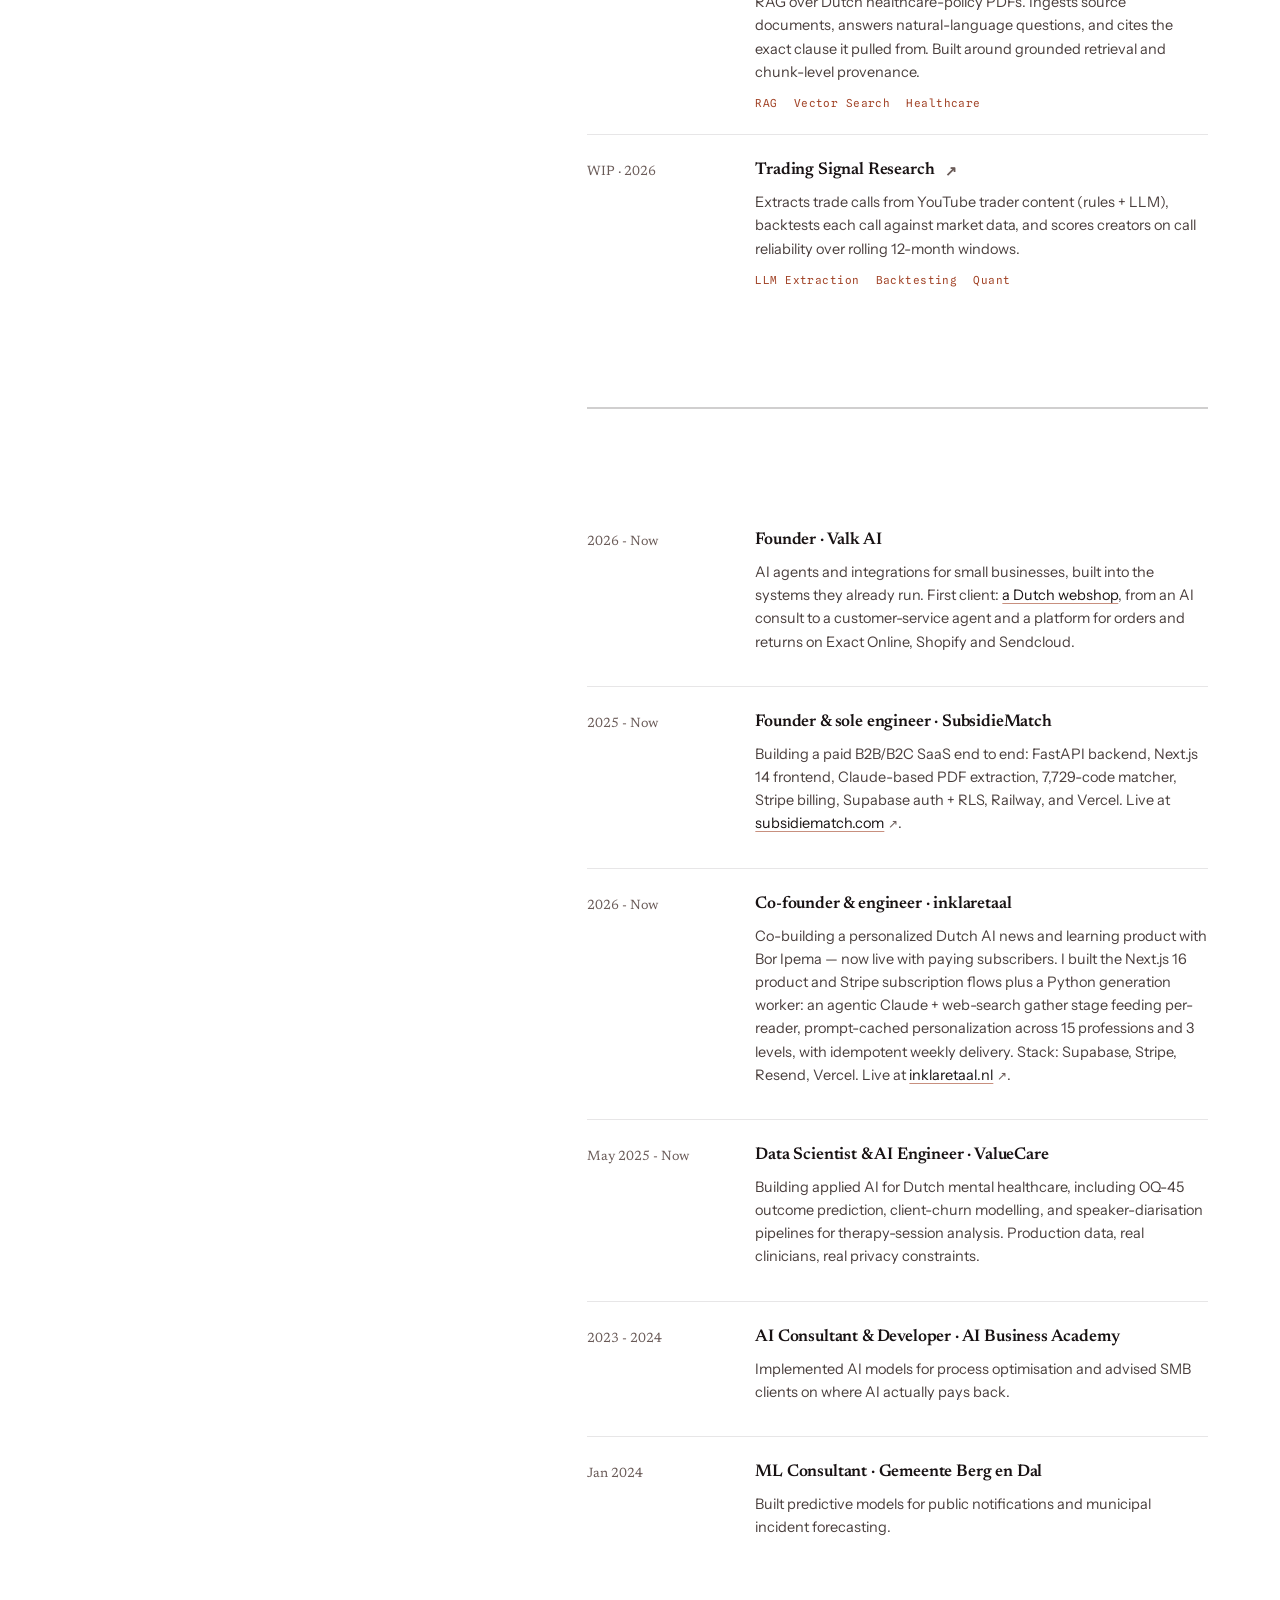
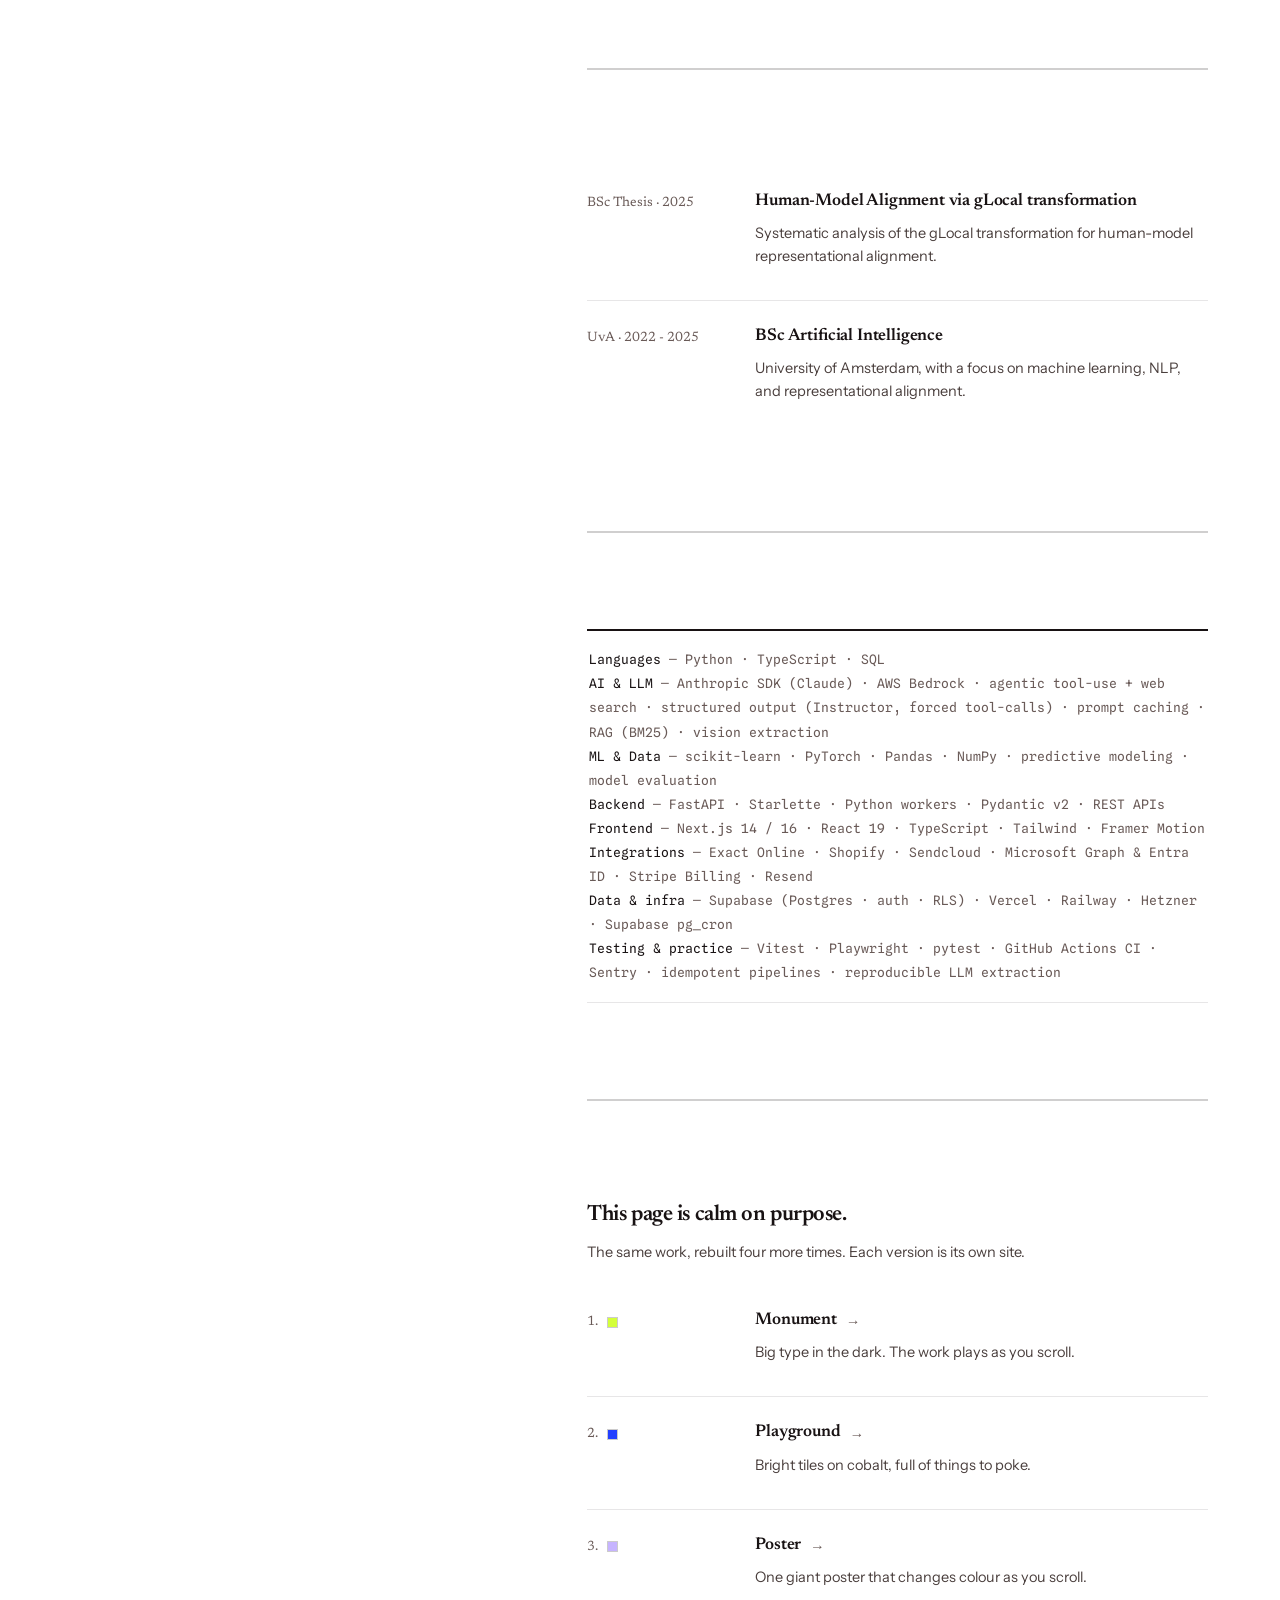
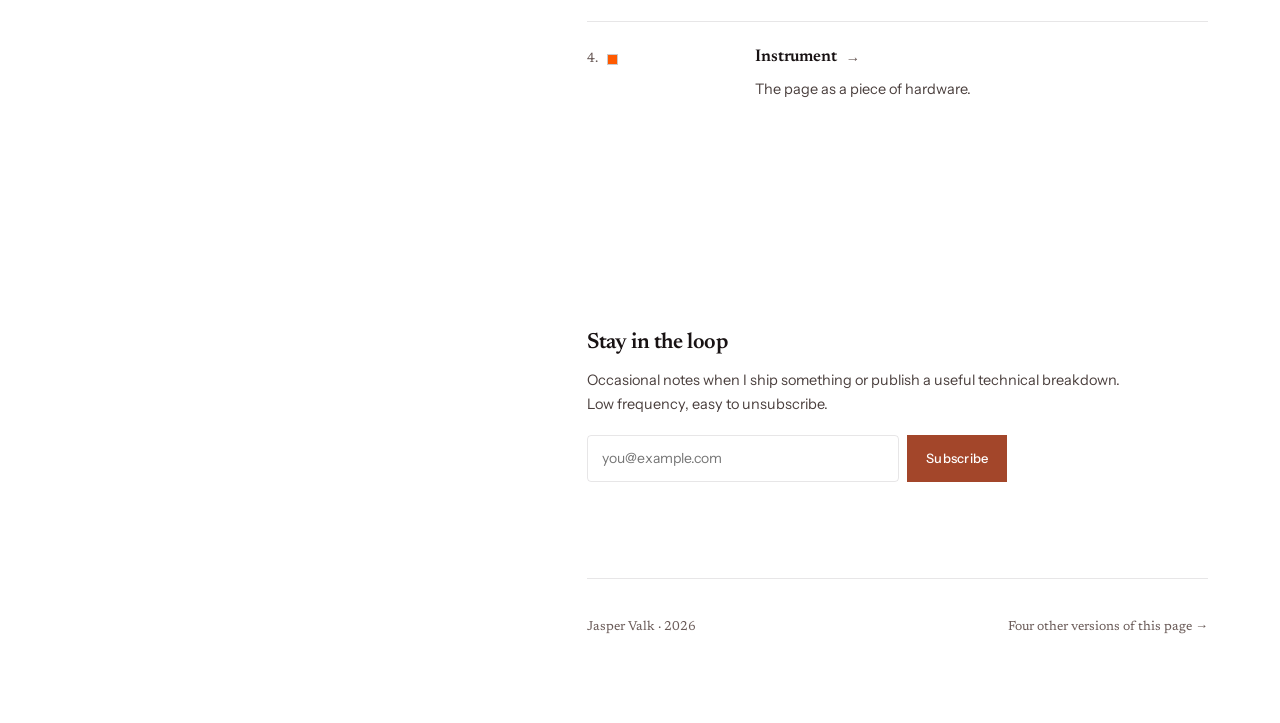
==== commit d7b69376: "Deploy 7e6e780" ====
--- a/index.html
+++ b/index.html
@@ -23,19 +23,22 @@
 *, *::before, *::after { box-sizing: border-box; margin: 0; padding: 0; }
 :root {
     color-scheme: dark;
-    /* Warm graphite — distinct from the deep navy of the original site */
-    --bg: #0e0e12;
-    --bg-soft: #16161b;
-    --fg: #e7e7ec;
-    --fg-soft: #9b9ba6;
-    --fg-muted: #6b6c78;
-    --fg-faint: #424350;
-    --accent: #5eead4;
-    --accent-soft: rgba(94, 234, 212, 0.10);
-    --divider: rgba(231, 231, 235, 0.08);
-    --button-bg: #07080d;
-    --button-fg: #f3f4f0;
-    --button-border: rgba(255, 255, 255, 0.12);
+    /* Evening: the palette of Valk AI · Wind (jasper-ui). All text sits on the evening light, so every
+       text role is a light tint; measured on the brightest step of the light with its grain (AA). */
+    --bg: #181213;
+    --bg-soft: #211819;
+    --fg: #fbf2ec;
+    --fg-soft: #f0e2d8;
+    --fg-muted: #eddcd1;
+    --fg-faint: rgba(247, 235, 226, 0.62);
+    --accent: #fbe5d5;
+    --accent-soft: rgba(251, 229, 213, 0.14);
+    --divider: rgba(247, 235, 226, 0.16);
+    --button-bg: #ecc5a8;
+    --button-fg: #181213;
+    --button-border: rgba(247, 235, 226, 0.16);
+    --m-zwart: #181213;
+    --korrel: url("data:image/svg+xml,%3Csvg xmlns='http://www.w3.org/2000/svg' width='200' height='200'%3E%3Cfilter id='k' x='0' y='0' width='100%25' height='100%25'%3E%3CfeTurbulence type='fractalNoise' baseFrequency='.68' numOctaves='2' stitchTiles='stitch'/%3E%3CfeColorMatrix type='matrix' values='.33 .33 .33 0 0 .33 .33 .33 0 0 .33 .33 .33 0 0 0 0 0 0 1'/%3E%3CfeComponentTransfer%3E%3CfeFuncR type='linear' slope='2.6' intercept='-.8'/%3E%3CfeFuncG type='linear' slope='2.6' intercept='-.8'/%3E%3CfeFuncB type='linear' slope='2.6' intercept='-.8'/%3E%3C/feComponentTransfer%3E%3C/filter%3E%3Crect width='100%25' height='100%25' filter='url(%23k)'/%3E%3C/svg%3E");
     /* Dark = technical instrument: one grotesque for display + body */
     --font-display: 'Instrument Sans', system-ui, sans-serif;
     --font-body: 'Instrument Sans', system-ui, sans-serif;
@@ -44,18 +47,20 @@
 }
 html[data-theme="light"] {
     color-scheme: light;
-    --bg: #f7f5ee;
-    --bg-soft: #efece2;
-    --fg: #14131a;
-    --fg-soft: #4a4956;
-    --fg-muted: #6b6b78;
-    --fg-faint: #9a99a7;
-    --accent: #0d9488;
-    --accent-soft: rgba(13, 148, 136, 0.10);
-    --divider: rgba(20, 19, 26, 0.10);
-    --button-bg: #111219;
-    --button-fg: #f7f5ee;
-    --button-border: rgba(20, 19, 26, 0.12);
+    /* Day: white, with the ink and terracotta of Valk AI · Wind. On white: fg 18.5, fg-soft 10.2,
+       fg-muted 6.6, accent 6.1 (WCAG). */
+    --bg: #ffffff;
+    --bg-soft: #f9f5f4;
+    --fg: #181213;
+    --fg-soft: #4a3f3d;
+    --fg-muted: #695a57;
+    --fg-faint: #7d6a65;
+    --accent: #a3462a;
+    --accent-soft: rgba(163, 70, 42, 0.08);
+    --divider: rgba(24, 18, 19, 0.10);
+    --button-bg: #181213;
+    --button-fg: #ffffff;
+    --button-border: rgba(24, 18, 19, 0.14);
     /* Light = editorial: an actual newspaper serif carries the headings */
     --font-display: 'Newsreader', Georgia, 'Times New Roman', serif;
 }
@@ -70,52 +75,6 @@
     font-feature-settings: "kern", "liga", "calt";
     transition: background 0.35s ease, color 0.25s ease;
     -webkit-font-smoothing: antialiased;
-}
-html[data-theme="dark"] body {
-    background:
-        radial-gradient(circle at 12% 8%, color-mix(in srgb, var(--accent) 10%, transparent), transparent 30%),
-        radial-gradient(circle at 88% 64%, rgba(132, 145, 170, 0.11), transparent 34%),
-        var(--bg);
-}
-html[data-theme="dark"] body::before {
-    content: '';
-    position: fixed;
-    inset: 0;
-    z-index: -1;
-    pointer-events: none;
-    background:
-        linear-gradient(110deg, transparent 0 36%, color-mix(in srgb, var(--fg) 4%, transparent) 36% 36.5%, transparent 36.5% 100%),
-        linear-gradient(160deg, transparent 0 58%, color-mix(in srgb, var(--accent) 4%, transparent) 58% 58.4%, transparent 58.4% 100%);
-    opacity: 0.68;
-}
-html[data-theme="dark"] body::after {
-    content: '';
-    position: fixed;
-    inset: -20% -10%;
-    z-index: -1;
-    pointer-events: none;
-    background:
-        linear-gradient(118deg, transparent 0 47%, rgba(94, 234, 212, 0.075) 47.08% 47.18%, transparent 47.28% 100%),
-        linear-gradient(124deg, transparent 0 64%, rgba(231, 231, 236, 0.055) 64.05% 64.16%, transparent 64.26% 100%),
-        linear-gradient(112deg, transparent 0 78%, rgba(106, 167, 255, 0.055) 78.04% 78.14%, transparent 78.24% 100%);
-    opacity: 0.82;
-    transform: translate3d(-18px, 22px, 0);
-}
-@media (prefers-reduced-motion: no-preference) {
-    html[data-theme="dark"] body::before {
-        animation: darkLinesIn 900ms cubic-bezier(0.16, 1, 0.3, 1) both;
-    }
-    html[data-theme="dark"] body::after {
-        animation: darkSlashesIn 1100ms cubic-bezier(0.16, 1, 0.3, 1) 120ms both;
-    }
-}
-@keyframes darkLinesIn {
-    from { opacity: 0; transform: translate3d(-34px, 22px, 0) skewX(-2deg); }
-    to { opacity: 0.68; transform: translate3d(0, 0, 0) skewX(0); }
-}
-@keyframes darkSlashesIn {
-    from { opacity: 0; transform: translate3d(-92px, 72px, 0) skewX(-4deg); }
-    to { opacity: 0.82; transform: translate3d(-18px, 22px, 0) skewX(0); }
 }
 .page {
     max-width: 1200px;
@@ -196,7 +155,7 @@
     width: 6px; height: 6px;
     border-radius: 999px;
     background: var(--accent);
-    box-shadow: 0 0 10px var(--accent);
+    box-shadow: none;
     animation: pulse 2.4s ease-in-out infinite;
 }
 @keyframes pulse { 50% { opacity: 0.45; } }
@@ -313,7 +272,7 @@
     }
     14% {
         opacity: 1;
-        box-shadow: 0 0 16px color-mix(in srgb, var(--accent) 54%, transparent);
+        box-shadow: none;
     }
     30% {
         opacity: 0.72;
@@ -481,7 +440,7 @@
     padding-top: 4px;
     font-variant-numeric: tabular-nums;
 }
-.dive-list h4 {
+.dive-list h3 {
     font-family: var(--font-display);
     font-size: 16px;
     font-weight: 600;
@@ -589,6 +548,13 @@
     margin-bottom: 10px;
     transition: color 0.3s ease;
 }
+.entry-main p a {
+    color: var(--fg);
+    text-decoration-color: color-mix(in srgb, var(--accent) 60%, transparent);
+    text-underline-offset: 0.2em;
+    transition: color 0.2s ease;
+}
+.entry-main p a:hover { color: var(--accent); }
 .entry-main .tags { display: flex; flex-wrap: wrap; gap: 16px; }
 .entry-main .tag {
     font-family: var(--font-mono);
@@ -798,17 +764,17 @@
    SubsidieMatch interactive demo (full animated version, fits narrower column)
    ============================================================ */
 .demo-frame {
-    --d-bg: rgba(10, 12, 18, 0.94);
-    --d-pane-bg: rgba(255, 255, 255, 0.026);
-    --d-border: rgba(255, 255, 255, 0.08);
-    --d-border-strong: rgba(255, 255, 255, 0.16);
-    --d-fg: #e7ecf3;
-    --d-fg-soft: #b3bccc;
-    --d-fg-muted: #6f7a8e;
-    --d-money: #6ee7b7;
-    --d-blue: #6aa7ff;
-    --d-surface: rgba(255, 255, 255, 0.04);
-    --d-surface-soft: rgba(255, 255, 255, 0.02);
+    --d-bg: rgba(30, 22, 23, 0.94);
+    --d-pane-bg: rgba(247, 235, 226, 0.03);
+    --d-border: rgba(247, 235, 226, 0.09);
+    --d-border-strong: rgba(247, 235, 226, 0.16);
+    --d-fg: #f7ebe2;
+    --d-fg-soft: #cdb9ae;
+    --d-fg-muted: #a3908a;
+    --d-money: #e8a47f;
+    --d-blue: #ecc5a8;
+    --d-surface: rgba(247, 235, 226, 0.05);
+    --d-surface-soft: rgba(247, 235, 226, 0.025);
     margin: 24px 0 28px;
     position: relative;
     display: grid;
@@ -826,19 +792,19 @@
     transition: transform 0.28s ease, border-color 0.28s ease, box-shadow 0.28s ease;
 }
 html[data-theme="light"] .demo-frame {
-    /* Cream + near-black to match the page palette, not a white card floating on cream */
-    --d-bg: rgba(239, 236, 226, 0.92);
-    --d-pane-bg: rgba(20, 19, 26, 0.04);
-    --d-border: rgba(20, 19, 26, 0.12);
-    --d-border-strong: rgba(20, 19, 26, 0.22);
-    --d-fg: #14131a;
-    --d-fg-soft: #4a4956;
-    --d-fg-muted: #6b6b78;
-    --d-money: #0f766e;
-    --d-blue: #2f6fe6;
-    --d-surface: rgba(20, 19, 26, 0.06);
-    --d-surface-soft: rgba(20, 19, 26, 0.025);
-    box-shadow: 0 12px 36px rgba(20, 19, 26, 0.10);
+    /* Near-white with a trace of the Wind ladder, ink and terracotta: one surface step above the white page */
+    --d-bg: #f9f5f4;
+    --d-pane-bg: #ffffff;
+    --d-border: rgba(24, 18, 19, 0.10);
+    --d-border-strong: rgba(24, 18, 19, 0.18);
+    --d-fg: #181213;
+    --d-fg-soft: #4a3f3d;
+    --d-fg-muted: #695a57;
+    --d-money: #a3462a;
+    --d-blue: #a3462a;
+    --d-surface: rgba(24, 18, 19, 0.05);
+    --d-surface-soft: rgba(24, 18, 19, 0.025);
+    box-shadow: 0 12px 36px rgba(24, 18, 19, 0.08);
 }
 .demo-frame:hover {
     transform: translateY(-3px);
@@ -874,8 +840,8 @@
     pointer-events: none;
     opacity: 0;
     background:
-        linear-gradient(180deg, transparent 0%, rgba(106, 167, 255, 0.05) 42%, rgba(231, 236, 243, 0.26) 50%, rgba(106, 167, 255, 0.055) 58%, transparent 100%),
-        linear-gradient(90deg, transparent, rgba(106, 167, 255, 0.14), rgba(231, 236, 243, 0.18), rgba(106, 167, 255, 0.14), transparent);
+        linear-gradient(180deg, transparent 0%, rgba(236, 197, 168, 0.05) 42%, rgba(247, 235, 226, 0.22) 50%, rgba(236, 197, 168, 0.055) 58%, transparent 100%),
+        linear-gradient(90deg, transparent, rgba(236, 197, 168, 0.14), rgba(247, 235, 226, 0.16), rgba(236, 197, 168, 0.14), transparent);
     transform: translate3d(0, -44px, 0);
 }
 .demo-pane--output {
@@ -963,7 +929,7 @@
     position: absolute; top: 50%; left: 14%;
     width: 12px; height: 12px; border-radius: 999px;
     background: var(--d-blue);
-    box-shadow: 0 0 14px var(--d-blue);
+    box-shadow: none;
     transform: translate(-50%, -50%);
     opacity: 0;
 }
@@ -1042,7 +1008,6 @@
 }
 html[data-theme="light"] .intro .role {
     font-family: var(--font-display);
-    font-style: italic;
     font-weight: 400;
     font-size: 19px;
     letter-spacing: 0;
@@ -1056,14 +1021,12 @@
 }
 html[data-theme="light"] .featured .badges {
     font-family: var(--font-display);
-    font-style: italic;
     font-size: 14.5px;
     letter-spacing: 0;
 }
 /* Dates read as datelines rather than machine labels */
 html[data-theme="light"] .entry-side {
     font-family: var(--font-display);
-    font-style: italic;
     font-size: 13.5px;
     text-transform: none;
     letter-spacing: 0;
@@ -1071,7 +1034,6 @@
 /* Print does not blink: the live marker is a set square, not a pulsing LED */
 html[data-theme="light"] .launch-pill {
     font-family: var(--font-display);
-    font-style: italic;
     font-size: 14px;
     text-transform: none;
     letter-spacing: 0;
@@ -1107,7 +1069,6 @@
 }
 html[data-theme="light"] .footer {
     font-family: var(--font-display);
-    font-style: italic;
     font-size: 13px;
     text-transform: none;
     letter-spacing: 0;
@@ -1178,6 +1139,81 @@
     .intro { position: relative; align-self: start; height: auto; overflow: visible; }
 }
 
+
+/* ============================================================
+   EVENING LIGHT — the Wind material of Valk AI (jasper-ui), dark theme only.
+   Low sun through a window onto the wall behind the whole page, leaves moving in front of it,
+   fine grain. The ladder is Wind an hour later (warm black → bordeaux → terracotta → deep amber,
+   lightest step #93502e), so light text passes AA anywhere on it. Some cards float above it as
+   solid surfaces. Layers are pre-softened images; the script only moves them (transform, opacity).
+   ============================================================ */
+.wind { display: none; }
+html[data-theme="dark"] body { background: #181213; }
+html[data-theme="dark"] .wind {
+    display: block;
+    position: fixed;
+    inset: 0;
+    z-index: -1;
+    overflow: hidden;
+    pointer-events: none;
+    container-type: size;
+    isolation: isolate;
+    background: #2a1819;
+}
+/* Mirrored, so the light falls from the top left: behind the name, while the reading column sits in deeper tones */
+.wind .licht { position: absolute; inset: 0; transform: scaleX(-1); }
+.wind .laag {
+    position: absolute;
+    inset: -14%;
+    background-position: center;
+    background-size: cover;
+    background-repeat: no-repeat;
+    will-change: transform;
+}
+.wind .zon { mix-blend-mode: screen; }
+.wind .schaduw { mix-blend-mode: multiply; }
+.wind .schaduw-1 { transform-origin: 62% -30%; }
+.wind .schaduw-2 { transform-origin: 20% -20%; }
+.wind .schaduw-3 { transform-origin: 40% -10%; }
+.wind .grond { background-image: url("assets/wind/grond-breed.webp"); }
+.wind .zon { background-image: url("assets/wind/zon-breed.webp"); }
+.wind .schaduw-1 { background-image: url("assets/wind/schaduw-1-breed.webp"); }
+.wind .schaduw-2 { background-image: url("assets/wind/schaduw-2-breed.webp"); }
+.wind .schaduw-3 { background-image: url("assets/wind/schaduw-3-breed.webp"); }
+@container (max-aspect-ratio: 4 / 5) {
+    .wind .grond { background-image: url("assets/wind/grond-smal.webp"); }
+    .wind .zon { background-image: url("assets/wind/zon-smal.webp"); }
+    .wind .schaduw-1 { background-image: url("assets/wind/schaduw-1-smal.webp"); }
+    .wind .schaduw-2 { background-image: url("assets/wind/schaduw-2-smal.webp"); }
+    .wind .schaduw-3 { background-image: url("assets/wind/schaduw-3-smal.webp"); }
+}
+.wind .scrim { position: absolute; inset: 0; background: rgb(24 18 19 / 0.34); }
+/* Standing (phone): the light falls across the whole reading column, so a little more dusk */
+@container (max-aspect-ratio: 4 / 5) { .wind .scrim { background: rgb(24 18 19 / 0.46); } }
+.wind .korrel {
+    position: absolute;
+    inset: -96px;
+    background-image: var(--korrel);
+    background-size: 200px;
+    mix-blend-mode: overlay;
+    opacity: 0.55;
+}
+
+/* Cards that float above the light: solid evening surfaces with a soft drop shadow */
+html[data-theme="dark"] .demo-frame {
+    --d-bg: rgba(27, 20, 21, 0.95);
+    box-shadow: 0 34px 70px -28px rgb(0 0 0 / 0.7), 0 2px 10px rgb(0 0 0 / 0.28);
+}
+html[data-theme="dark"] .stack-line,
+html[data-theme="dark"] .newsletter {
+    background: rgba(27, 20, 21, 0.92);
+    border: 1px solid rgba(247, 235, 226, 0.1);
+    border-radius: 10px;
+    box-shadow: 0 26px 56px -26px rgb(0 0 0 / 0.65), 0 1px 6px rgb(0 0 0 / 0.24);
+}
+html[data-theme="dark"] .newsletter { padding: 28px; }
+html[data-theme="dark"] .stack-line { color: #c9b5aa; }
+
 /* ============================================================
    inklaretaal demo — reuses .demo-frame chrome, adds its own
    plain-Dutch personalization content + staggered reveal
@@ -1210,6 +1246,8 @@
 }
 .demo-frame.is-running .inkl-feed li[data-stagger="0"] { animation: inklIn 340ms ease-out 360ms forwards; }
 .demo-frame.is-running .inkl-feed li[data-stagger="1"] { animation: inklIn 340ms ease-out 480ms forwards; }
+.demo-frame.is-running .inkl-feed li[data-stagger="2"] { animation: inklIn 340ms ease-out 600ms forwards; }
+.mail-feed li b { color: var(--d-fg); font-weight: 600; }
 .inkl-niveaus { display: flex; gap: 4px; margin-bottom: 9px; }
 .inkl-niveau {
     font-size: 0.56rem; font-weight: 600;
@@ -1247,9 +1285,33 @@
 @media (prefers-reduced-motion: reduce) {
     .inkl-headline, .inkl-source, .inkl-card, .inkl-meta, .inkl-feed li { opacity: 1; transform: none; animation: none !important; }
 }
+/* ============================================================
+   Phones: nothing smaller than 11px, and tap targets of at least 24px
+   ============================================================ */
+.newsletter input { min-width: 0; }
+.launch-pill { min-height: 28px; }
+.footer-link { display: inline-block; padding-block: 5px; }
+@media (max-width: 720px) {
+    .section-label { font-size: 11px; }
+    .demo-pane-badge, .demo-connector-label, .demo-line-scheme,
+    .demo-total-label, .demo-meta, .inkl-source, .inkl-niveau,
+    .inkl-card-vak, .inkl-meta { font-size: 11px; }
+    .inkl-feed li, .inkl-card-body { font-size: 12px; }
+}
 </style>
 </head>
 <body>
+<div class="wind" aria-hidden="true">
+    <div class="licht">
+        <div class="laag grond"></div>
+        <div class="laag zon"></div>
+        <div class="laag schaduw schaduw-1"></div>
+        <div class="laag schaduw schaduw-2"></div>
+        <div class="laag schaduw schaduw-3"></div>
+    </div>
+    <div class="scrim"></div>
+    <div class="korrel"></div>
+</div>
 <button class="theme-toggle theme-toggle--fixed" type="button" aria-label="Toggle theme">
     <svg class="sun" xmlns="http://www.w3.org/2000/svg" viewBox="0 0 24 24" fill="none" stroke="currentColor" stroke-width="2" stroke-linecap="round" stroke-linejoin="round"><circle cx="12" cy="12" r="4"/><path d="M12 2v2M12 20v2M4.93 4.93l1.41 1.41M17.66 17.66l1.41 1.41M2 12h2M20 12h2M6.34 17.66l-1.41 1.41M19.07 4.93l-1.41 1.41"/></svg>
     <svg class="moon" xmlns="http://www.w3.org/2000/svg" viewBox="0 0 24 24" fill="none" stroke="currentColor" stroke-width="2" stroke-linecap="round" stroke-linejoin="round"><path d="M12 3a6 6 0 0 0 9 9 9 9 0 1 1-9-9z"/></svg>
@@ -1263,7 +1325,7 @@
         <h1>Jasper Valk</h1>
         <p class="role">AI Engineer &middot; Data Scientist &middot; Founder</p>
         <p class="bio">
-            <strong>I build production AI products from first idea to launch.</strong> Currently building <a href="#featured">SubsidieMatch</a> and co-building <a href="#inklaretaal">inklaretaal</a>, a personalized plain-Dutch AI newsletter and learning product.
+            <strong>I build production AI products from first idea to launch.</strong> Currently building <a href="#featured">SubsidieMatch</a>, co-building <a href="#inklaretaal">inklaretaal</a>, and building AI into small businesses as <a href="#valk-ai">Valk AI</a>.
         </p>
         <div class="cta-group">
             <a class="primary-cta link-ext" href="https://www.subsidiematch.com" target="_blank" rel="noopener noreferrer">See it live: subsidiematch.com</a>
@@ -1273,6 +1335,7 @@
             <ul class="nav-list" id="navList">
                 <li class="nav-item is-active"><a href="#featured"><span class="ind-static"></span>SubsidieMatch</a></li>
                 <li class="nav-item"><a href="#inklaretaal"><span class="ind-static"></span>inklaretaal</a></li>
+                <li class="nav-item"><a href="#valk-ai"><span class="ind-static"></span>Valk AI</a></li>
                 <li class="nav-item"><a href="#work"><span class="ind-static"></span>Selected work</a></li>
                 <li class="nav-item"><a href="#experience"><span class="ind-static"></span>Experience</a></li>
                 <li class="nav-item"><a href="#research"><span class="ind-static"></span>Research</a></li>
@@ -1345,19 +1408,19 @@
 
             <ol class="dive-list">
                 <li><div>
-                    <h4>PDF Vision Extraction</h4>
+                    <h3>PDF Vision Extraction</h3>
                     <p>Same PDF must always return same matches. Solved with <span class="num">SHA-256</span> content hashing + version-pinned prompts. <strong>Bit-for-bit reproducible.</strong></p>
                 </div></li>
                 <li><div>
-                    <h4>Subsidy Matching</h4>
+                    <h3>Subsidy Matching</h3>
                     <p><span class="num">7,729</span> meldcodes, hundreds of brands. Predicted <span class="num">€ 7,172</span> on a real quote; RVO paid <span class="num">€ 7,856</span>. <strong>91.3% accuracy on first production run.</strong></p>
                 </div></li>
                 <li><div>
-                    <h4>WBSO Quickscan</h4>
+                    <h3>WBSO Quickscan</h3>
                     <p>Classifies R&amp;D activities against WBSO criteria with section-level citations from the RVO handleiding. <strong>3 of 4 activities</strong> were correctly classified as eligible on the first real client document.</p>
                 </div></li>
                 <li><div>
-                    <h4>Arbitrage Engine</h4>
+                    <h3>Arbitrage Engine</h3>
                     <p>Found <span class="num">€ 4,664</span> in missed subsidy on a single offerte by detecting a <strong>kozijn + triple glass combination</strong> the basic matcher couldn't see.</p>
                 </div></li>
             </ol>
@@ -1434,19 +1497,19 @@
 
             <ol class="dive-list">
                 <li><div>
-                    <h4>Agentic gather</h4>
+                    <h3>Agentic gather</h3>
                     <p>Claude runs an <strong>agentic web-search loop</strong> (forced tool-use) to build one weekly news corpus, shared across every reader.</p>
                 </div></li>
                 <li><div>
-                    <h4>Personalization at scale</h4>
+                    <h3>Personalization at scale</h3>
                     <p>A per-reader pass rewrites the corpus across <span class="num">15</span> professions and <span class="num">3</span> levels. Base + corpus are <strong>prompt-cached</strong>, so cost scales with readers, not tokens.</p>
                 </div></li>
                 <li><div>
-                    <h4>Idempotent delivery</h4>
+                    <h3>Idempotent delivery</h3>
                     <p>Claim-before-send, stable idempotency keys, and a recovery pass mean <strong>a crash never double-emails</strong>. Runs weekly on Supabase pg_cron.</p>
                 </div></li>
                 <li><div>
-                    <h4>Structured-output robustness</h4>
+                    <h3>Structured-output robustness</h3>
                     <p>Editions come back as forced tool-call JSON with a <strong>flat-then-renest schema</strong> that fixed model JSON malformation on nested output.</p>
                 </div></li>
             </ol>
@@ -1454,6 +1517,86 @@
             <p class="stack-line">
                 <strong>Next.js 16</strong> · <strong>React 19</strong> · <strong>Python worker</strong> · <strong>Anthropic SDK</strong> · <strong>Supabase</strong> (auth + RLS) · <strong>Stripe Billing</strong> · <strong>Resend</strong><br>
                 Vercel · Supabase pg_cron · Sentry · Vitest · Playwright (e2e:smoke + e2e:money)
+            </p>
+        </section>
+
+        <!-- VALK AI · CLIENT WORK -->
+        <section class="section featured reveal" id="valk-ai" data-section="valk-ai">
+            <p class="section-label">Valk AI</p>
+            <h2>AI inside a Dutch webshop</h2>
+            <p class="lede">Valk AI is my one-person company: AI agents and integrations for small businesses, built on top of and in between the systems they already run. For my first client, a Dutch webshop, it started as an AI consult. Now I’m building what they chose: a customer-service agent and a platform for their orders and returns.</p>
+            <p class="badges">
+                <span>·</span> <strong>Founder, Valk AI</strong>
+                <span>·</span> <strong>Client work</strong>
+                <span>·</span> <strong>In build</strong>
+            </p>
+
+            <!-- Customer-service demo: customer mail in → a sorted inbox and a draft in Outlook -->
+            <div class="demo-frame" data-demo role="img" aria-label="Example with invented mail: three customer emails come in; each gets a category, and the return question gets a draft answer in Outlook. The agent never sends on its own.">
+                <div class="demo-pane demo-pane--input" aria-hidden="true">
+                    <header class="demo-pane-header">
+                        <span class="demo-pane-icon"><svg xmlns="http://www.w3.org/2000/svg" width="12" height="12" viewBox="0 0 24 24" fill="none" stroke="currentColor" stroke-width="2" stroke-linecap="round" stroke-linejoin="round"><path d="M4 4h16c1.1 0 2 .9 2 2v12c0 1.1-.9 2-2 2H4c-1.1 0-2-.9-2-2V6c0-1.1.9-2 2-2z"/><polyline points="22,6 12,13 2,6"/></svg></span>
+                        <span class="demo-pane-title">Postvak IN</span>
+                        <span class="demo-pane-badge">in</span>
+                    </header>
+                    <ul class="inkl-feed mail-feed">
+                        <li data-stagger="0"><b>Retour sturen?</b> Hoi, de maat past niet. Hoe stuur ik het terug?</li>
+                        <li data-stagger="1"><b>Factuur klopt niet</b> Op de factuur staat een ander bedrag dan bij mijn bestelling.</li>
+                        <li data-stagger="2"><b>Offerte voor 40 stuks</b> Wij willen graag 40 stuks bestellen voor ons kantoor.</li>
+                    </ul>
+                    <span class="inkl-source">voorbeeld · verzonnen mail</span>
+                </div>
+                <div class="demo-connector" aria-hidden="true">
+                    <div class="demo-connector-track"><span class="demo-connector-pulse"></span></div>
+                    <span class="demo-connector-label">lezen</span>
+                </div>
+                <div class="demo-pane demo-pane--output" aria-hidden="true">
+                    <header class="demo-pane-header">
+                        <span class="demo-pane-icon demo-pane-icon--accent"><svg xmlns="http://www.w3.org/2000/svg" width="12" height="12" viewBox="0 0 24 24" fill="none" stroke="currentColor" stroke-width="2.4" stroke-linecap="round" stroke-linejoin="round"><polyline points="20 6 9 17 4 12"/></svg></span>
+                        <span class="demo-pane-title">Outlook</span>
+                        <span class="demo-pane-badge demo-pane-badge--ok">out</span>
+                    </header>
+                    <ul class="inkl-cards">
+                        <li class="inkl-card" data-stagger="0">
+                            <div class="inkl-card-vak">Retour</div>
+                            <div class="inkl-card-title">Concept klaar</div>
+                            <div class="inkl-card-body">Antwoord uit de retourregels in de kennisbank.</div>
+                        </li>
+                        <li class="inkl-card" data-stagger="1">
+                            <div class="inkl-card-vak">Klacht</div>
+                            <div class="inkl-card-title">Gemarkeerd voor een collega</div>
+                        </li>
+                        <li class="inkl-card" data-stagger="2">
+                            <div class="inkl-card-vak">Zakelijk</div>
+                            <div class="inkl-card-title">Gemarkeerd voor verkoop</div>
+                        </li>
+                    </ul>
+                    <div class="inkl-meta">1 concept wacht op jou · verstuurt nooit zelf</div>
+                </div>
+            </div>
+
+            <ol class="dive-list">
+                <li><div>
+                    <h3>AI consult</h3>
+                    <p>A day on site with the people who do the work, then a written report on where AI pays back, and where a plain integration or nothing at all is the better answer. <strong>Two proposals are now being built.</strong></p>
+                </div></li>
+                <li><div>
+                    <h3>Customer-service agent</h3>
+                    <p>Reads each new mail, gives it a category and leaves a draft answer in their own Outlook. The team edits and approves its knowledge themselves. <strong>It never sends on its own.</strong></p>
+                </div></li>
+                <li><div>
+                    <h3>Orders and returns</h3>
+                    <p>Puts webshop orders into Exact Online, follows every return until it’s back, counts the boxes at the warehouse scan, and <strong>proposes an invoice or credit note</strong> when something doesn’t add up.</p>
+                </div></li>
+                <li><div>
+                    <h3>Built to be trusted</h3>
+                    <p>Only one background worker writes to Exact; the screens never do. Real customer mail reaches Claude only through <strong>AWS Bedrock in the EU</strong>. Sign-in with Microsoft.</p>
+                </div></li>
+            </ol>
+
+            <p class="stack-line">
+                <strong>Python</strong> · <strong>Starlette</strong> · <strong>Claude on AWS Bedrock (EU)</strong> · <strong>SQLite</strong> · Exact Online API · Shopify GraphQL<br>
+                Sendcloud · Microsoft Graph · Entra ID · Hetzner
             </p>
         </section>
 
@@ -1493,6 +1636,13 @@
         <section class="section reveal" id="experience" data-section="experience">
             <p class="section-label">Experience</p>
             <div class="entry">
+                <div class="entry-side">2026 - Now</div>
+                <div class="entry-main">
+                    <h3>Founder · Valk AI</h3>
+                    <p>AI agents and integrations for small businesses, built into the systems they already run. First client: <a href="#valk-ai">a Dutch webshop</a>, from an AI consult to a customer-service agent and a platform for orders and returns on Exact Online, Shopify and Sendcloud.</p>
+                </div>
+            </div>
+            <div class="entry">
                 <div class="entry-side">2025 - Now</div>
                 <div class="entry-main">
                     <h3>Founder &amp; sole engineer · SubsidieMatch</h3>
@@ -1553,11 +1703,12 @@
             <p class="section-label">Stack</p>
             <p class="stack-line">
                 <strong>Languages</strong> — Python · TypeScript · SQL<br>
-                <strong>AI &amp; LLM</strong> — Anthropic SDK (Claude) · agentic tool-use + web search · structured output (Instructor, forced tool-calls) · prompt caching · RAG (BM25) · vision extraction<br>
+                <strong>AI &amp; LLM</strong> — Anthropic SDK (Claude) · AWS Bedrock · agentic tool-use + web search · structured output (Instructor, forced tool-calls) · prompt caching · RAG (BM25) · vision extraction<br>
                 <strong>ML &amp; Data</strong> — scikit-learn · PyTorch · Pandas · NumPy · predictive modeling · model evaluation<br>
-                <strong>Backend</strong> — FastAPI · Python workers · Pydantic v2 · REST APIs<br>
+                <strong>Backend</strong> — FastAPI · Starlette · Python workers · Pydantic v2 · REST APIs<br>
                 <strong>Frontend</strong> — Next.js 14 / 16 · React 19 · TypeScript · Tailwind · Framer Motion<br>
-                <strong>Data &amp; infra</strong> — Supabase (Postgres · auth · RLS) · Stripe Billing · Resend · Vercel · Railway · Supabase pg_cron<br>
+                <strong>Integrations</strong> — Exact Online · Shopify · Sendcloud · Microsoft Graph &amp; Entra ID · Stripe Billing · Resend<br>
+                <strong>Data &amp; infra</strong> — Supabase (Postgres · auth · RLS) · Vercel · Railway · Hetzner · Supabase pg_cron<br>
                 <strong>Testing &amp; practice</strong> — Vitest · Playwright · pytest · GitHub Actions CI · Sentry · idempotent pipelines · reproducible LLM extraction
             </p>
         </section>
@@ -1633,6 +1784,87 @@
     root.setAttribute('data-theme', next);
     localStorage.setItem('theme', next);
 });
+
+// Evening light (dark theme): the light of Valk AI · Wind on the wall behind the page.
+// - wind: three shadow bands sway like leaves in front of the window, with gusts;
+// - the light itself drifts and breathes slowly;
+// - scrolling moves the light across the wall, as if the sun sinks while you read;
+// - the sun patch leans a little toward the pointer.
+// One clock, paused when the tab is hidden or the theme is light; off with reduced motion.
+(() => {
+    const vlak = document.querySelector('.wind');
+    if (!vlak || prefersReduced) return;
+    const q = (sel) => vlak.querySelector(sel);
+    const grond = q('.grond'), zon = q('.zon');
+    const lagen = [
+        { el: q('.schaduw-1'), x: 5.4, y: 0.9, r: 3.0, T: 9.5, buig: 0.6, mee: 0.8 },
+        { el: q('.schaduw-2'), x: 4.0, y: 0.7, r: 2.2, T: 12, buig: 0.35, mee: 0.5 },
+        { el: q('.schaduw-3'), x: 6.8, y: 1.8, r: 4.0, T: 7, buig: 1, mee: 1.1 },
+    ];
+    let zaad = 11;
+    const rnd = () => {
+        zaad = (zaad + 0x6d2b79f5) | 0;
+        let t = Math.imul(zaad ^ (zaad >>> 15), 1 | zaad);
+        t = (t + Math.imul(t ^ (t >>> 7), 61 | t)) ^ t;
+        return ((t ^ (t >>> 14)) >>> 0) / 4294967296;
+    };
+    const stoten = [];
+    for (let t = 2.5 + rnd() * 2; t < 900; t += 5 + rnd() * 4) stoten.push({ t, w: 2.4 + rnd() * 1.4, a: 0.6 + rnd() * 0.5 });
+    const stoot = (s) => {
+        let g = 0;
+        for (const k of stoten) { const u = (s - k.t) / k.w; if (u > 0 && u < 1) g += k.a * Math.sin(Math.PI * u) ** 2; }
+        return g;
+    };
+    const tau = Math.PI * 2;
+    const sin = (t, T, f = 0) => Math.sin((tau * t) / T + f);
+    let scrollDoel = 0, scroll = 0, muisX = 0, muisY = 0, mx = 0, my = 0;
+    const meetScroll = () => {
+        const max = document.documentElement.scrollHeight - innerHeight;
+        scrollDoel = max > 0 ? Math.min(1, Math.max(0, scrollY / max)) : 0;
+    };
+    addEventListener('scroll', meetScroll, { passive: true });
+    addEventListener('resize', meetScroll);
+    meetScroll();
+    if (matchMedia('(hover: hover) and (pointer: fine)').matches) {
+        addEventListener('pointermove', (e) => { muisX = e.clientX / innerWidth * 2 - 1; muisY = e.clientY / innerHeight * 2 - 1; }, { passive: true });
+    }
+    let tijd = 0, vorige = null, raf = 0;
+    const stap = (nu) => {
+        const dt = vorige === null ? 0 : Math.min(0.1, (nu - vorige) / 1000);
+        vorige = nu;
+        tijd = (tijd + dt) % 900;
+        const a = Math.min(1, tijd / 2.5), aan = a * a * (3 - 2 * a);
+        const g = stoot(tijd);
+        const k = 1 - Math.exp(-dt * 3);          // smoothing, ~0.33 s
+        scroll += (scrollDoel - scroll) * k;
+        mx += (muisX - mx) * (1 - Math.exp(-dt * 1.5));
+        my += (muisY - my) * (1 - Math.exp(-dt * 1.5));
+        // The light: a slow drift, plus the sinking sun with the scroll
+        const lx = aan * (3.6 * sin(tijd, 23) + 1.6 * sin(tijd, 9.7, 1)) - 6 * scroll;
+        const ly = aan * (3.0 * sin(tijd, 29, 0.6)) + 7 * scroll;
+        const ls = 1.05 + 0.035 * sin(tijd, 31, 2);
+        grond.style.transform = `translate(${lx.toFixed(3)}%, ${ly.toFixed(3)}%) rotate(${(-3 * scroll).toFixed(3)}deg) scale(${ls.toFixed(4)})`;
+        zon.style.transform = `translate(${(lx * 1.5 - 2.5 * mx).toFixed(3)}%, ${(ly * 1.5 + 2 * my).toFixed(3)}%) scale(${(ls + 0.03).toFixed(4)})`;
+        zon.style.opacity = String(0.78 + 0.22 * Math.min(1, g));
+        // The leaves: sway, gusts, and they follow the light a little
+        for (const l of lagen) {
+            const golf = sin(tijd, l.T) + 0.25 * sin(tijd, l.T * 0.41, 1.3);
+            const x = aan * (l.x * golf + 2.2 * l.buig * g) + l.mee * lx * 0.6;
+            const y = aan * l.y * sin(tijd, l.T * 1.3, 0.8) + l.mee * ly * 0.6;
+            const r = aan * (l.r * golf + 1.2 * l.buig * g);
+            l.el.style.transform = `translate(${x.toFixed(3)}%, ${y.toFixed(3)}%) rotate(${r.toFixed(3)}deg)`;
+        }
+        raf = requestAnimationFrame(stap);
+    };
+    const pas = () => {
+        const aan = document.visibilityState === 'visible' && root.getAttribute('data-theme') === 'dark';
+        if (aan && !raf) { vorige = null; raf = requestAnimationFrame(stap); }
+        if (!aan && raf) { cancelAnimationFrame(raf); raf = 0; }
+    };
+    document.addEventListener('visibilitychange', pas);
+    new MutationObserver(pas).observe(root, { attributes: true, attributeFilter: ['data-theme'] });
+    pas();
+})();
 
 // Active section indicator — CSS handles the dash-grows animation.
 const navItems = Array.from(document.querySelectorAll('.nav-item'));
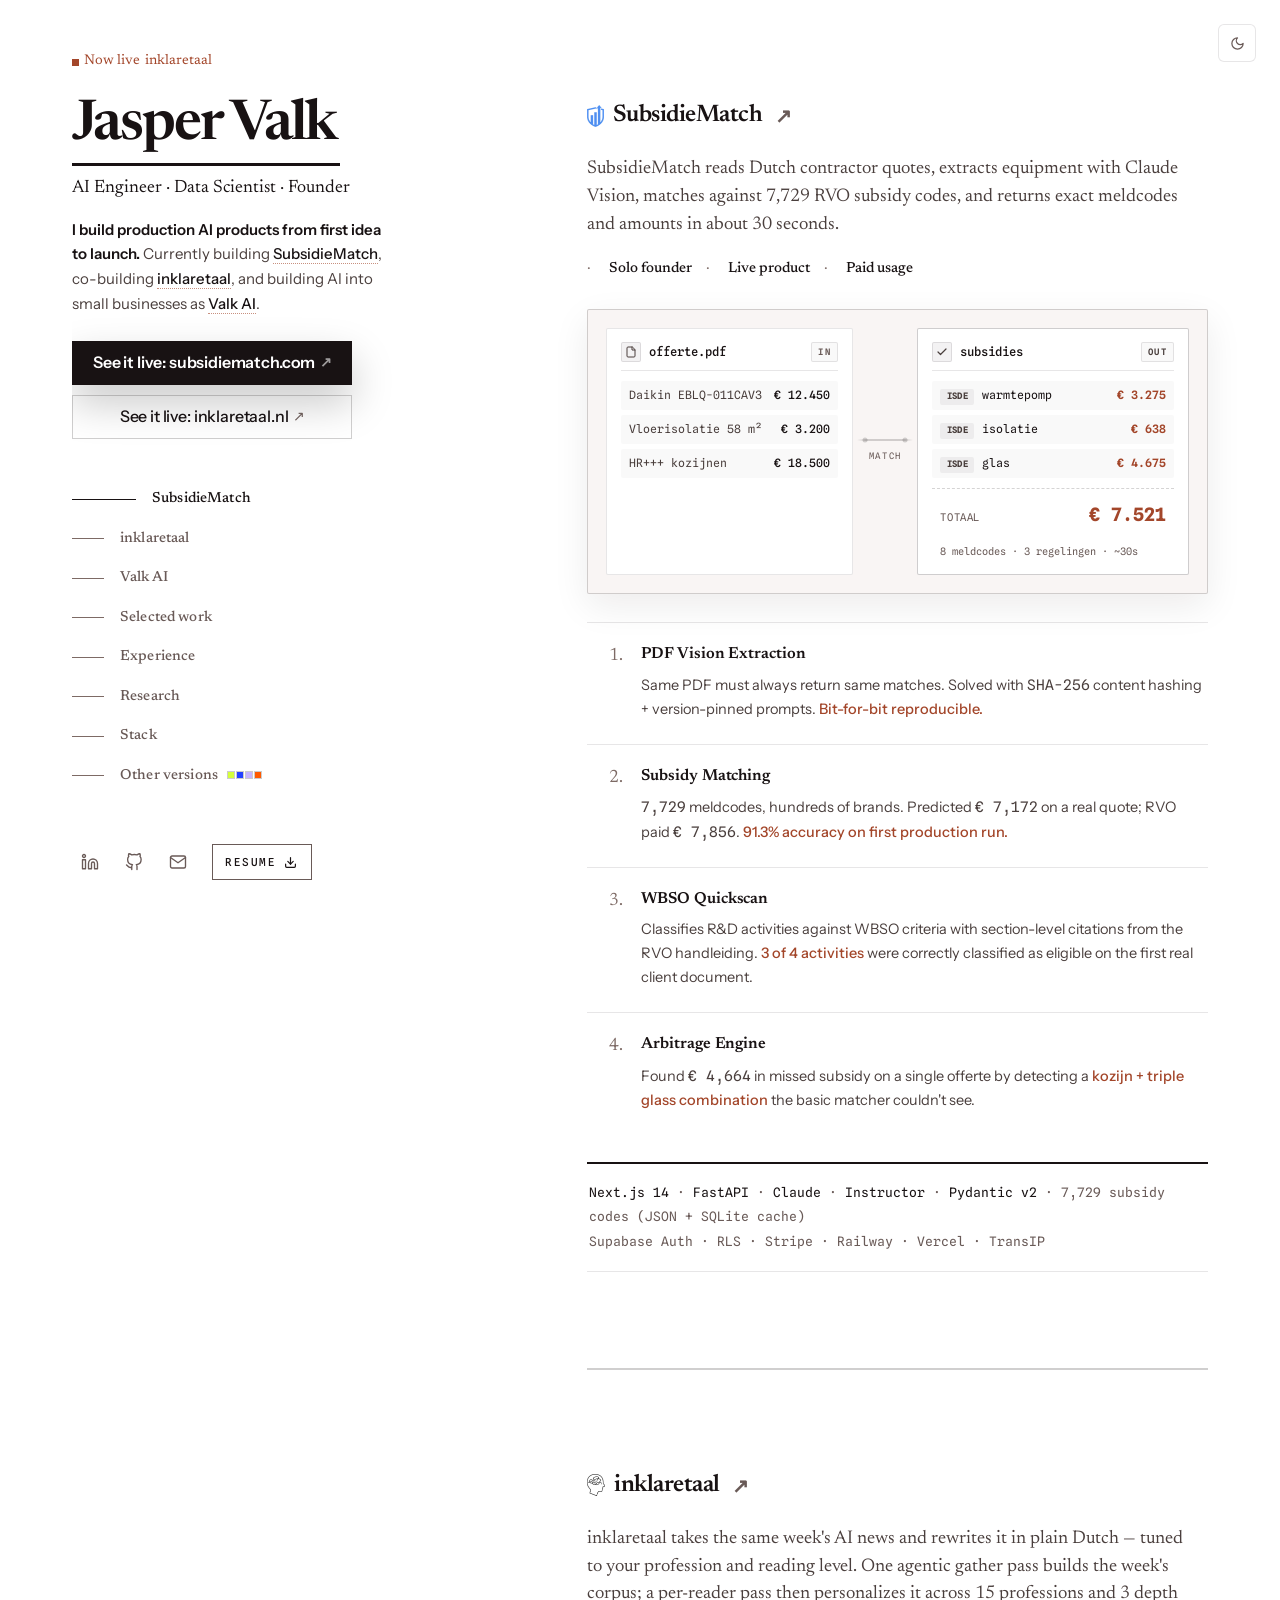
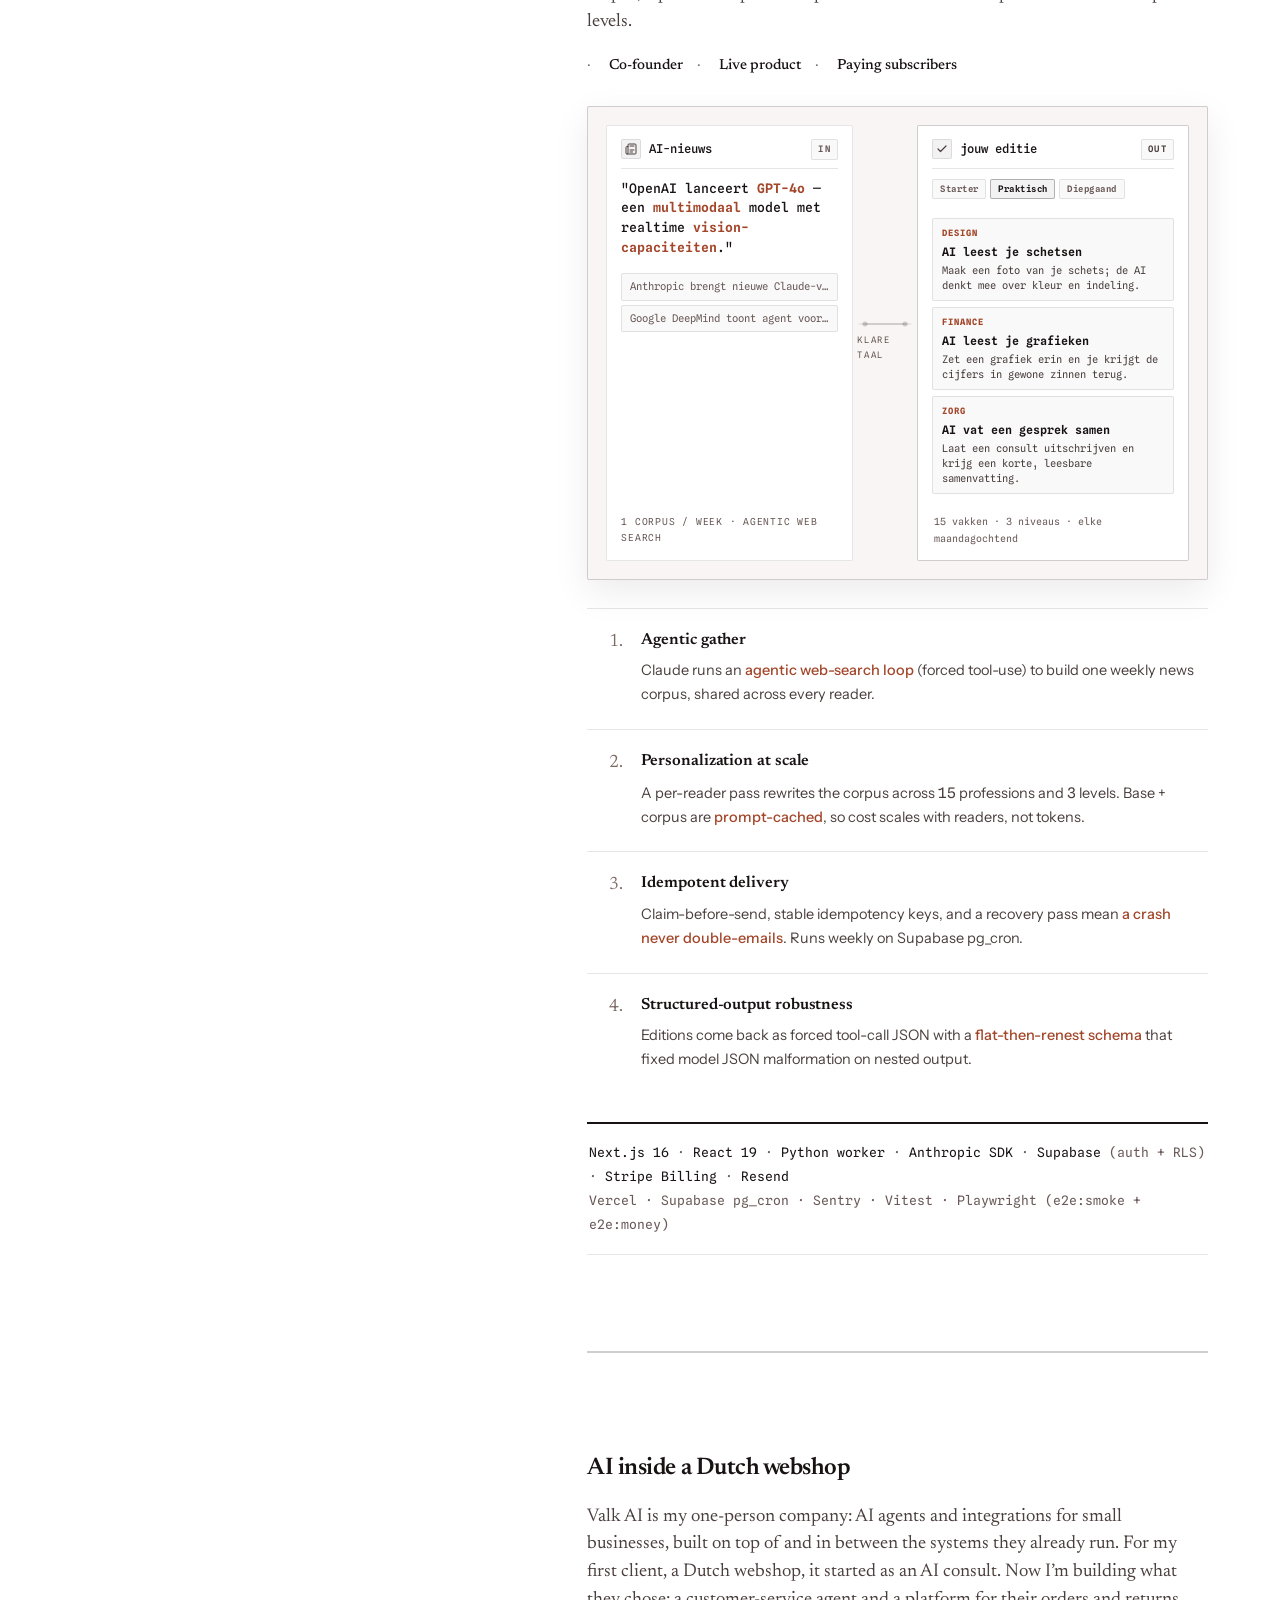
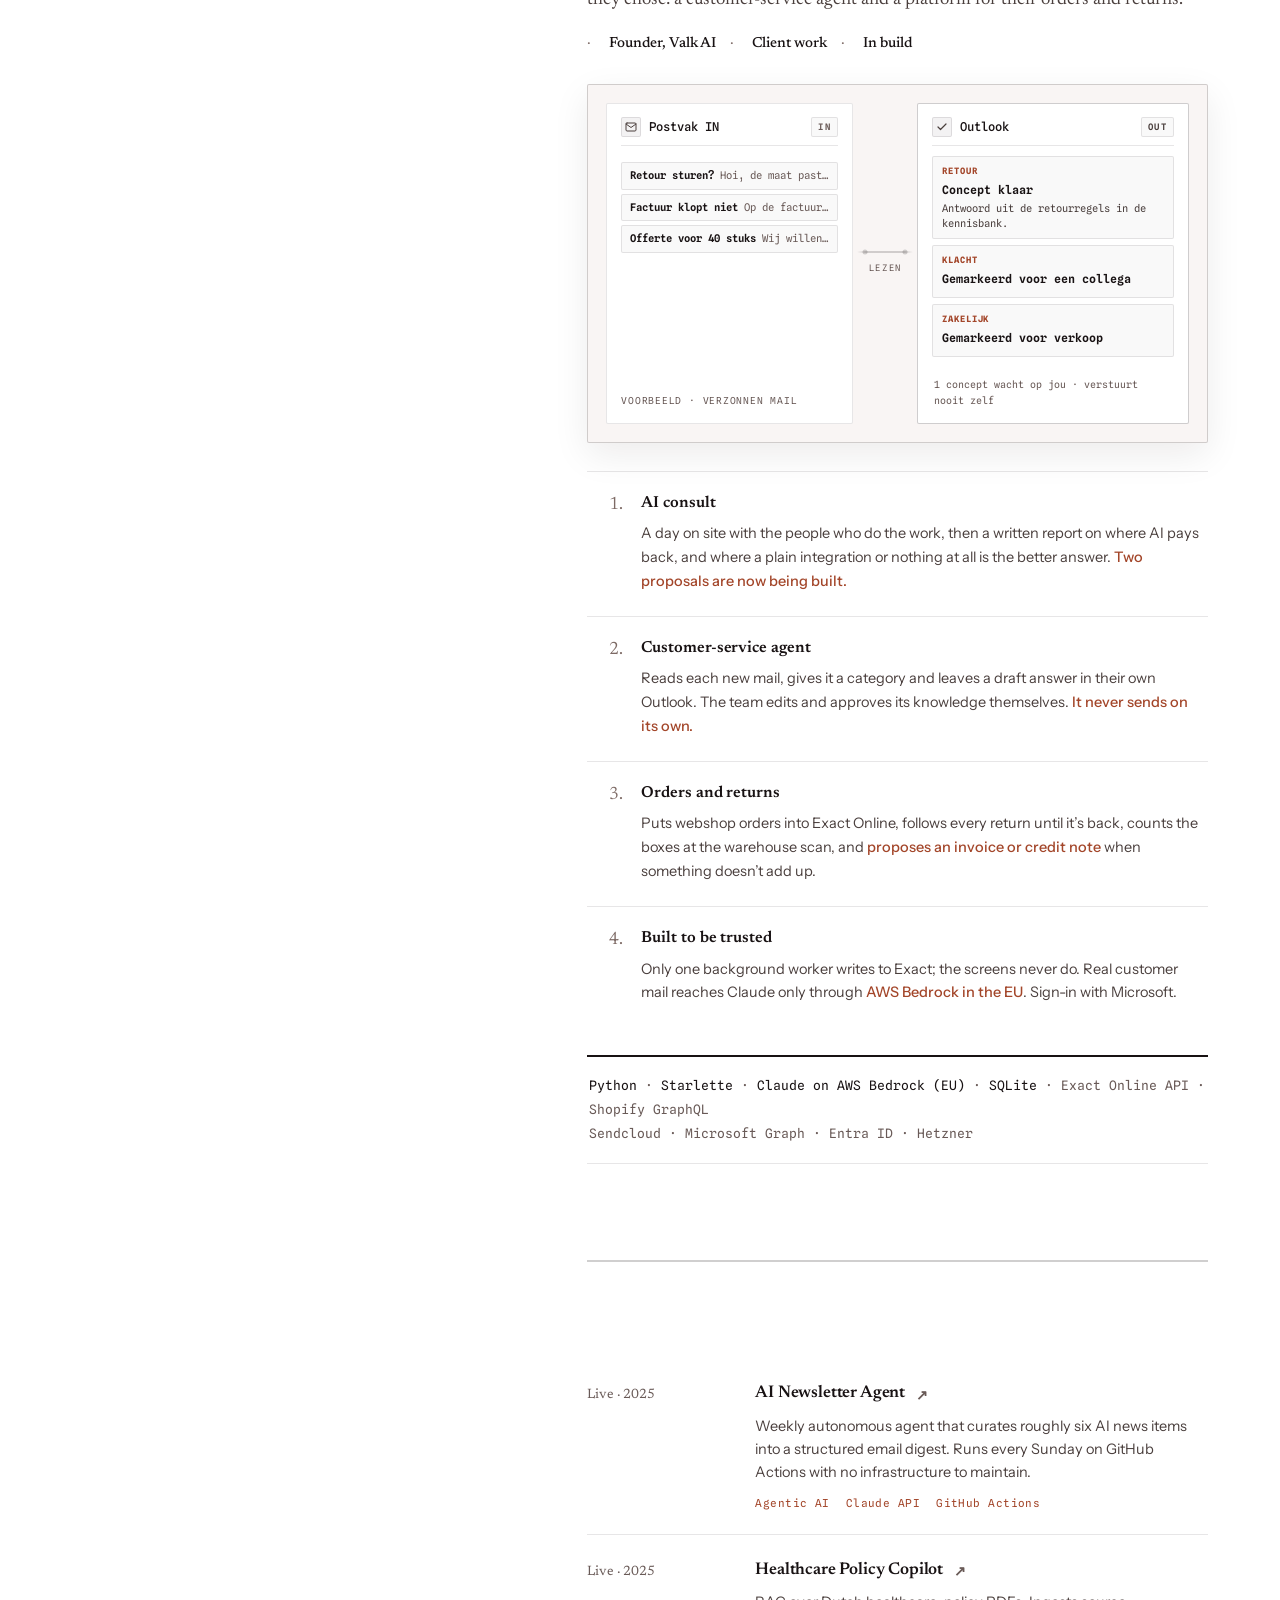
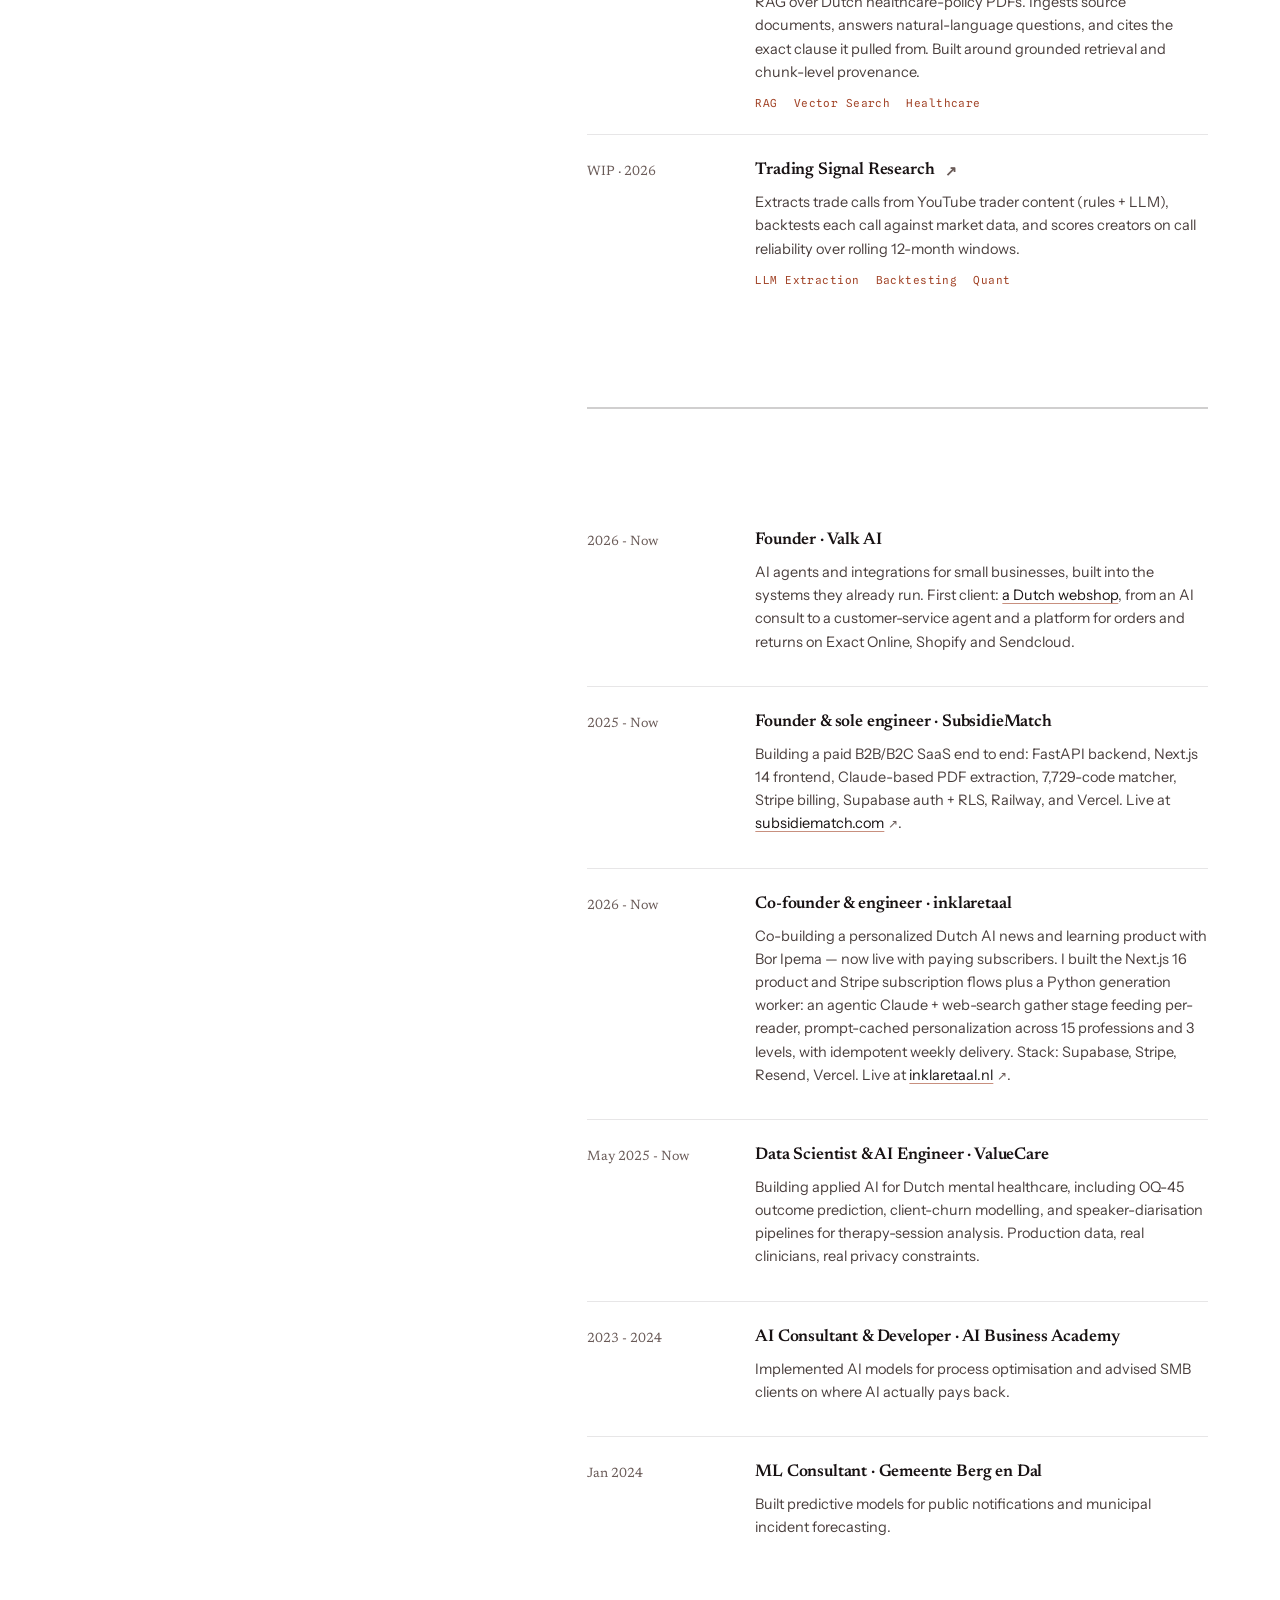
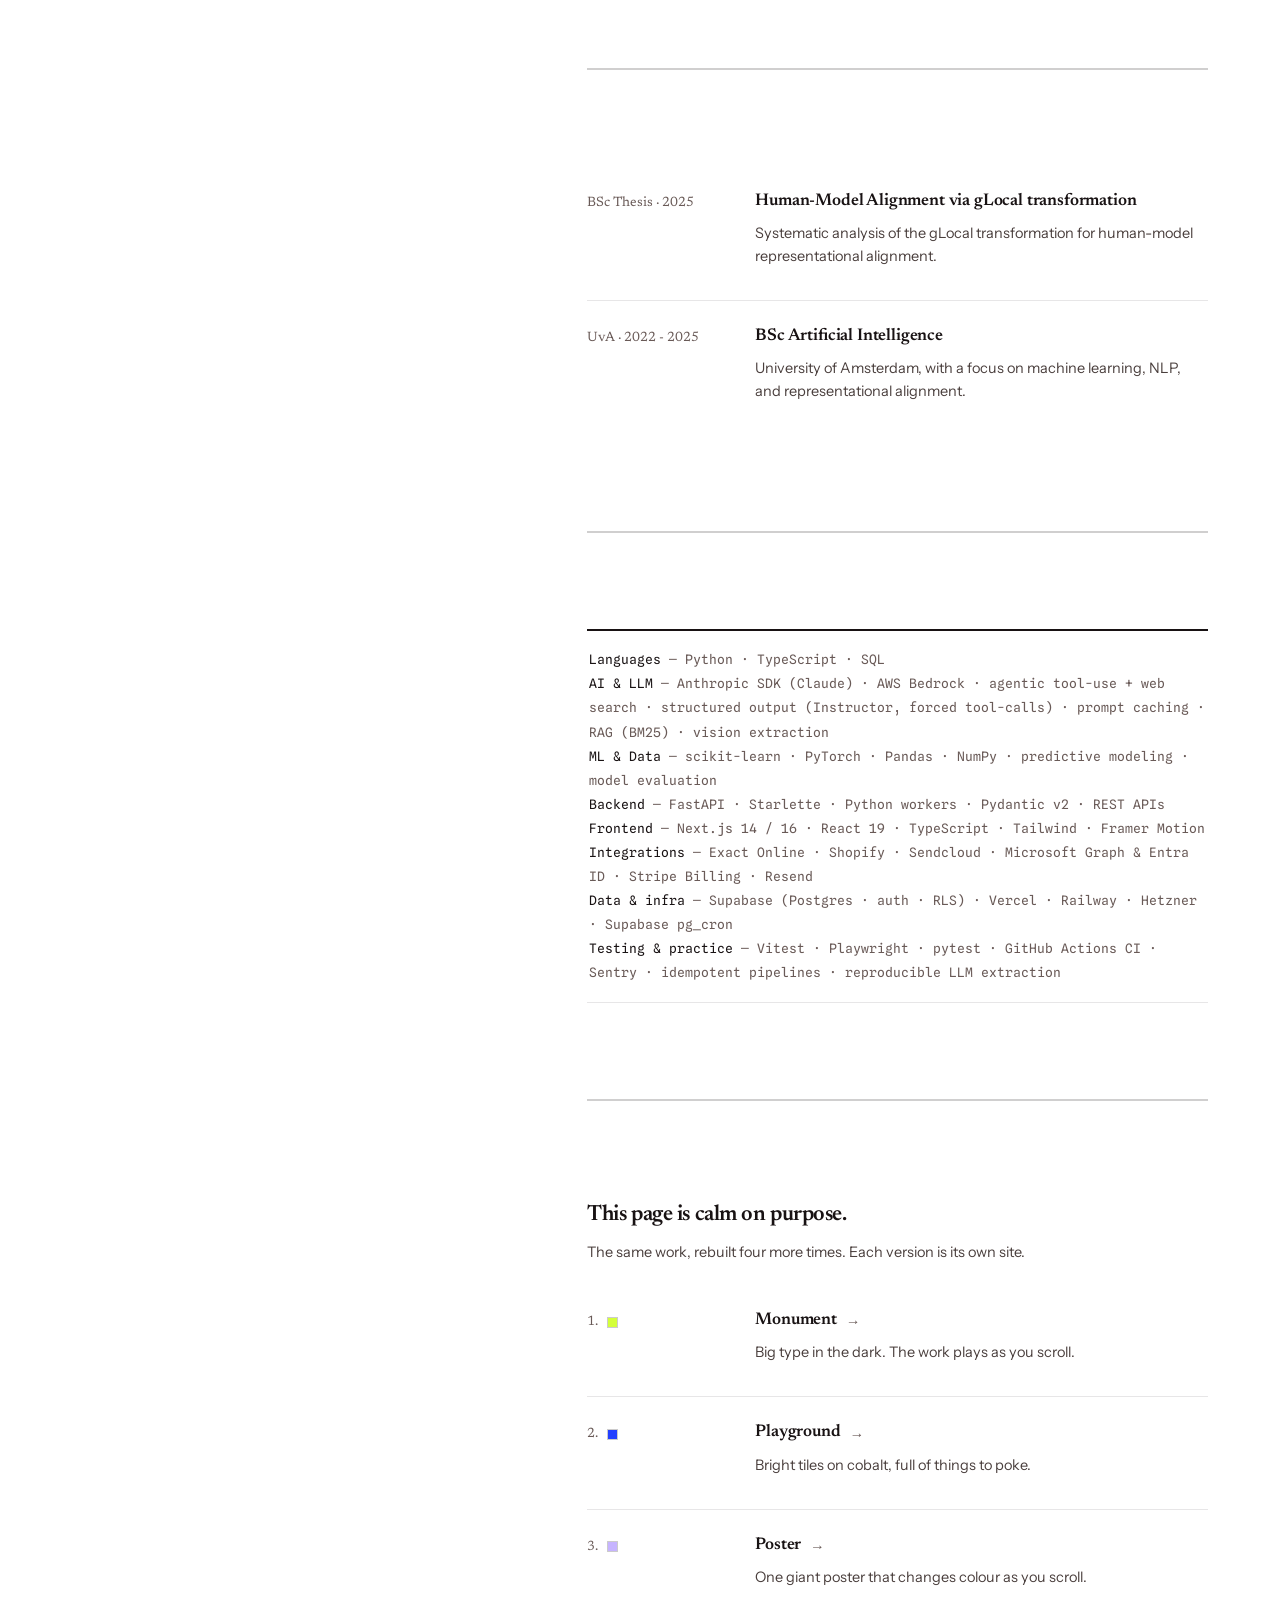
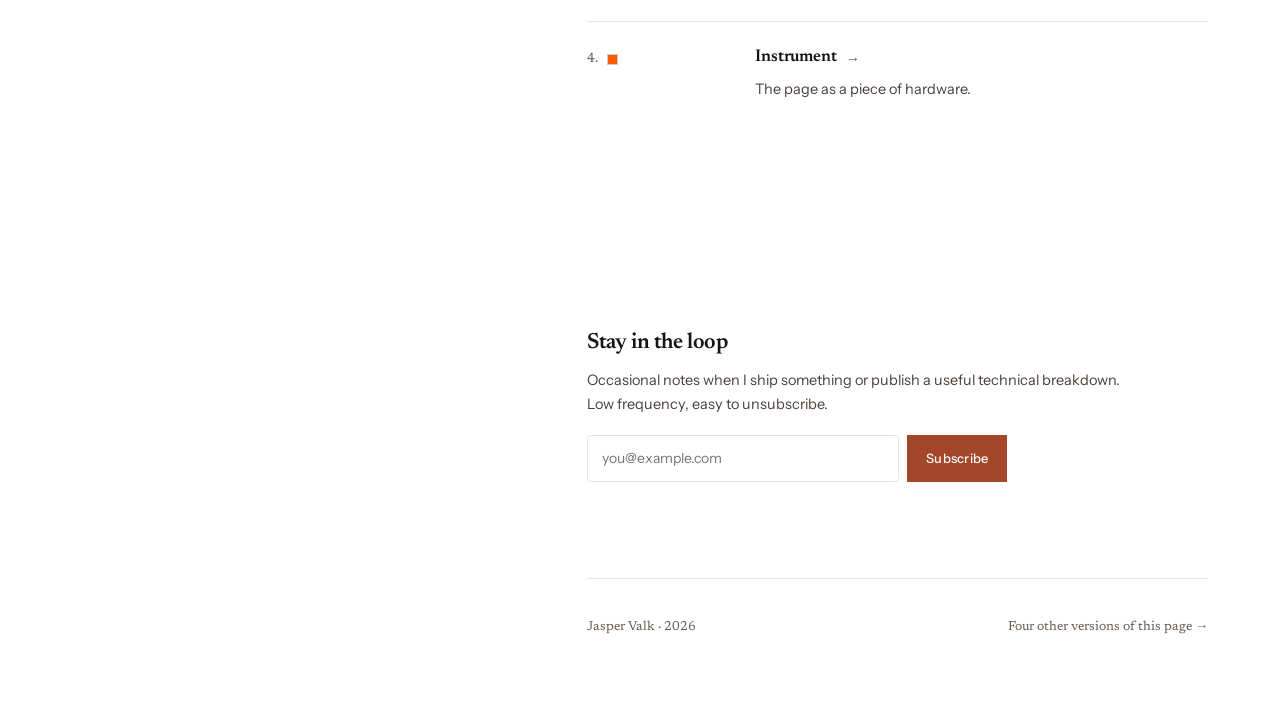
==== commit c33534e9: "Deploy 5301b3e" ====
--- a/index.html
+++ b/index.html
@@ -582,7 +582,8 @@
     transform: translateY(14px);
     transition: opacity 0.6s ease, transform 0.6s ease;
 }
-.reveal.is-visible { opacity: 1; transform: translateY(0); }
+/* transform: none (not translateY(0)), so a revealed section doesn't trap its sticky label under the top strip */
+.reveal.is-visible { opacity: 1; transform: none; }
 @media (prefers-reduced-motion: reduce) {
     .reveal { opacity: 1; transform: none; transition: none; }
 }
@@ -1152,7 +1153,10 @@
 html[data-theme="dark"] .wind {
     display: block;
     position: fixed;
-    inset: 0;
+    inset: 0 0 auto 0;
+    /* The largest viewport, so the light doesn't rescale when a phone's address bar slides in or out */
+    height: 100vh;
+    height: 100lvh;
     z-index: -1;
     overflow: hidden;
     pointer-events: none;
@@ -1297,6 +1301,44 @@
     .demo-total-label, .demo-meta, .inkl-source, .inkl-niveau,
     .inkl-card-vak, .inkl-meta { font-size: 11px; }
     .inkl-feed li, .inkl-card-body { font-size: 12px; }
+}
+/* Phones, dark: the sticky section label floats above the light as a small card, level with the theme
+   button, instead of a solid band of page colour fading into the light */
+@media (max-width: 1023px) {
+    html[data-theme="dark"] .section-label {
+        width: fit-content;
+        top: 24px;
+        min-height: 38px;
+        display: flex;
+        align-items: center;
+        padding: 0 14px;
+        margin-bottom: 20px;
+        border-radius: 8px;
+        background: rgba(27, 20, 21, 0.92);
+        border: 1px solid rgba(247, 235, 226, 0.1);
+        box-shadow: 0 12px 26px -14px rgb(0 0 0 / 0.7), 0 1px 4px rgb(0 0 0 / 0.25);
+        color: var(--fg-soft);
+    }
+    /* Content that scrolls under the labels softens away into the light itself (blurred, not painted over),
+       so the top edge always has the colour of the light behind it */
+    html[data-theme="dark"] body::before {
+        content: "";
+        position: fixed;
+        inset: 0 0 auto 0;
+        height: 96px;
+        z-index: 4;
+        pointer-events: none;
+        background: rgb(24 18 19 / 0.16);
+        -webkit-backdrop-filter: blur(12px);
+        backdrop-filter: blur(12px);
+        -webkit-mask-image: linear-gradient(to bottom, #000 58%, transparent);
+        mask-image: linear-gradient(to bottom, #000 58%, transparent);
+    }
+    html[data-theme="dark"] .theme-toggle--fixed {
+        background: rgba(27, 20, 21, 0.92);
+        border-color: rgba(247, 235, 226, 0.1);
+        box-shadow: 0 12px 26px -14px rgb(0 0 0 / 0.7), 0 1px 4px rgb(0 0 0 / 0.25);
+    }
 }
 </style>
 </head>
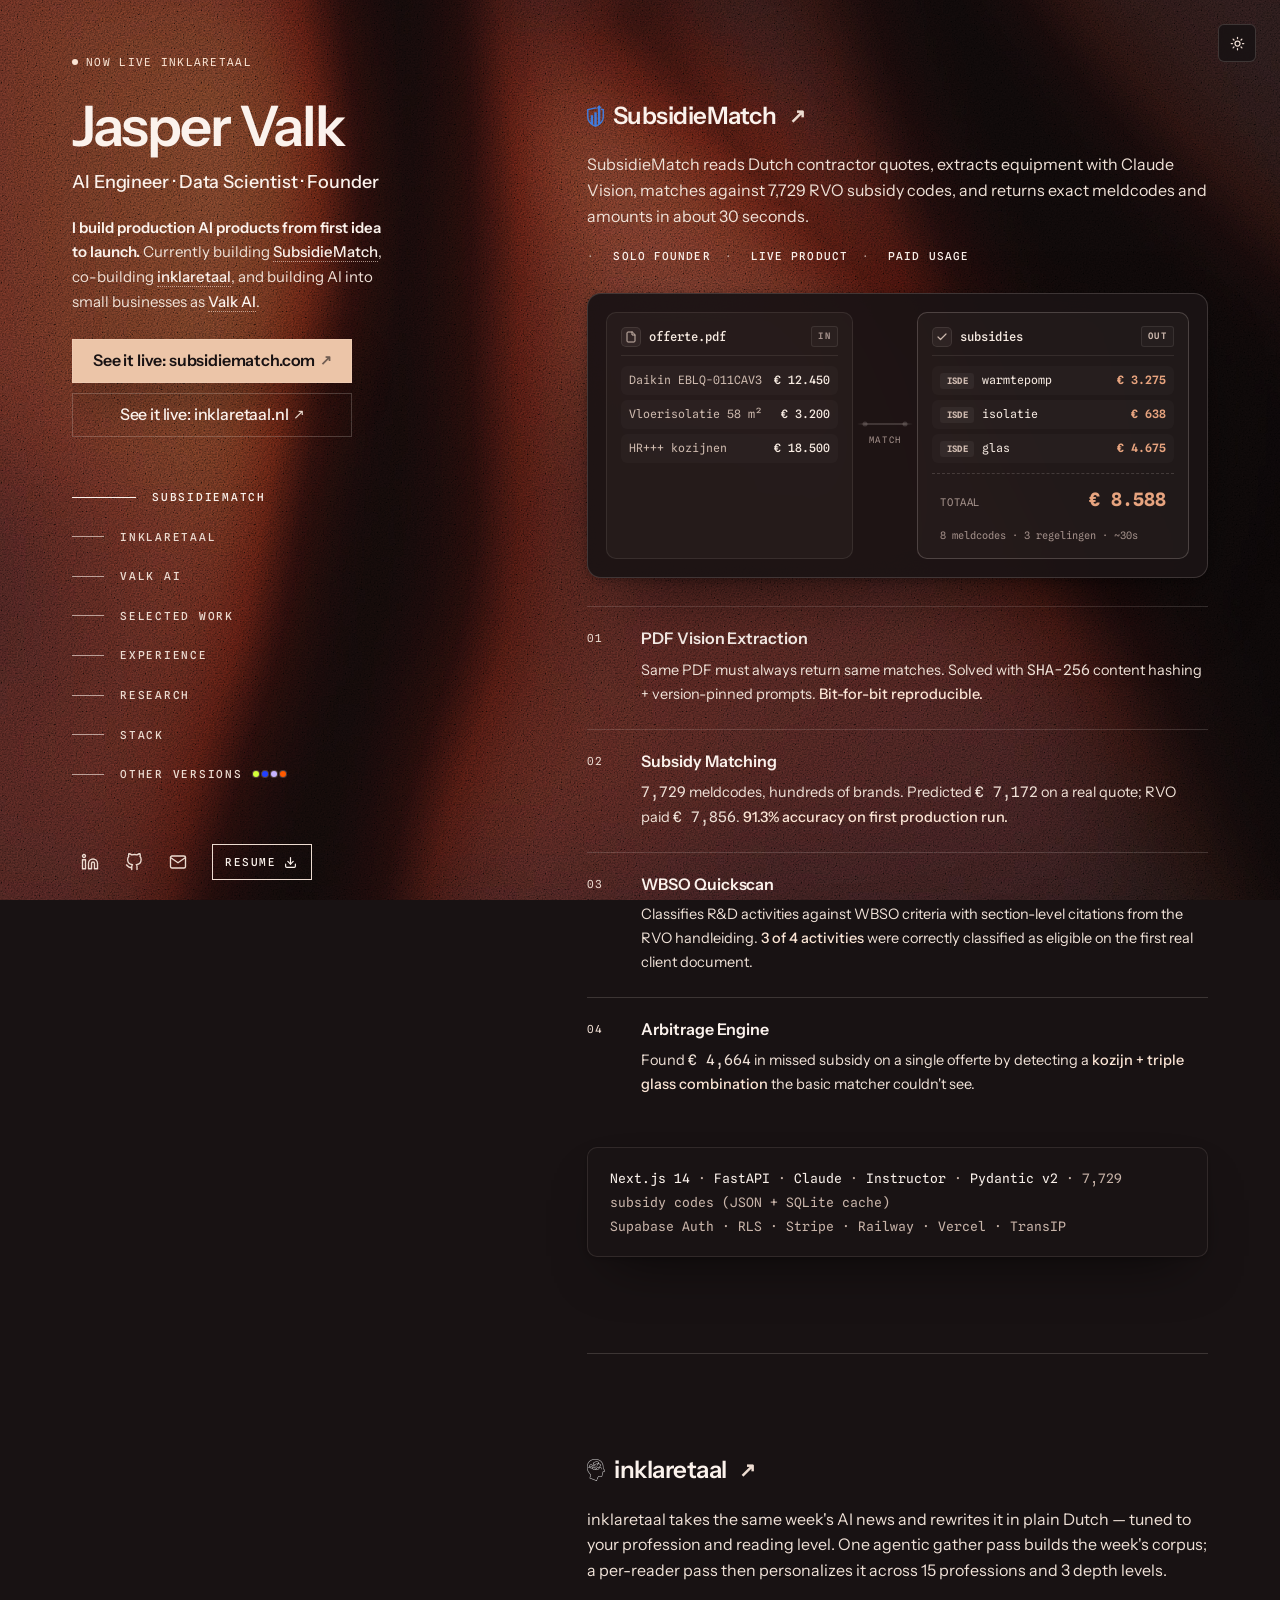
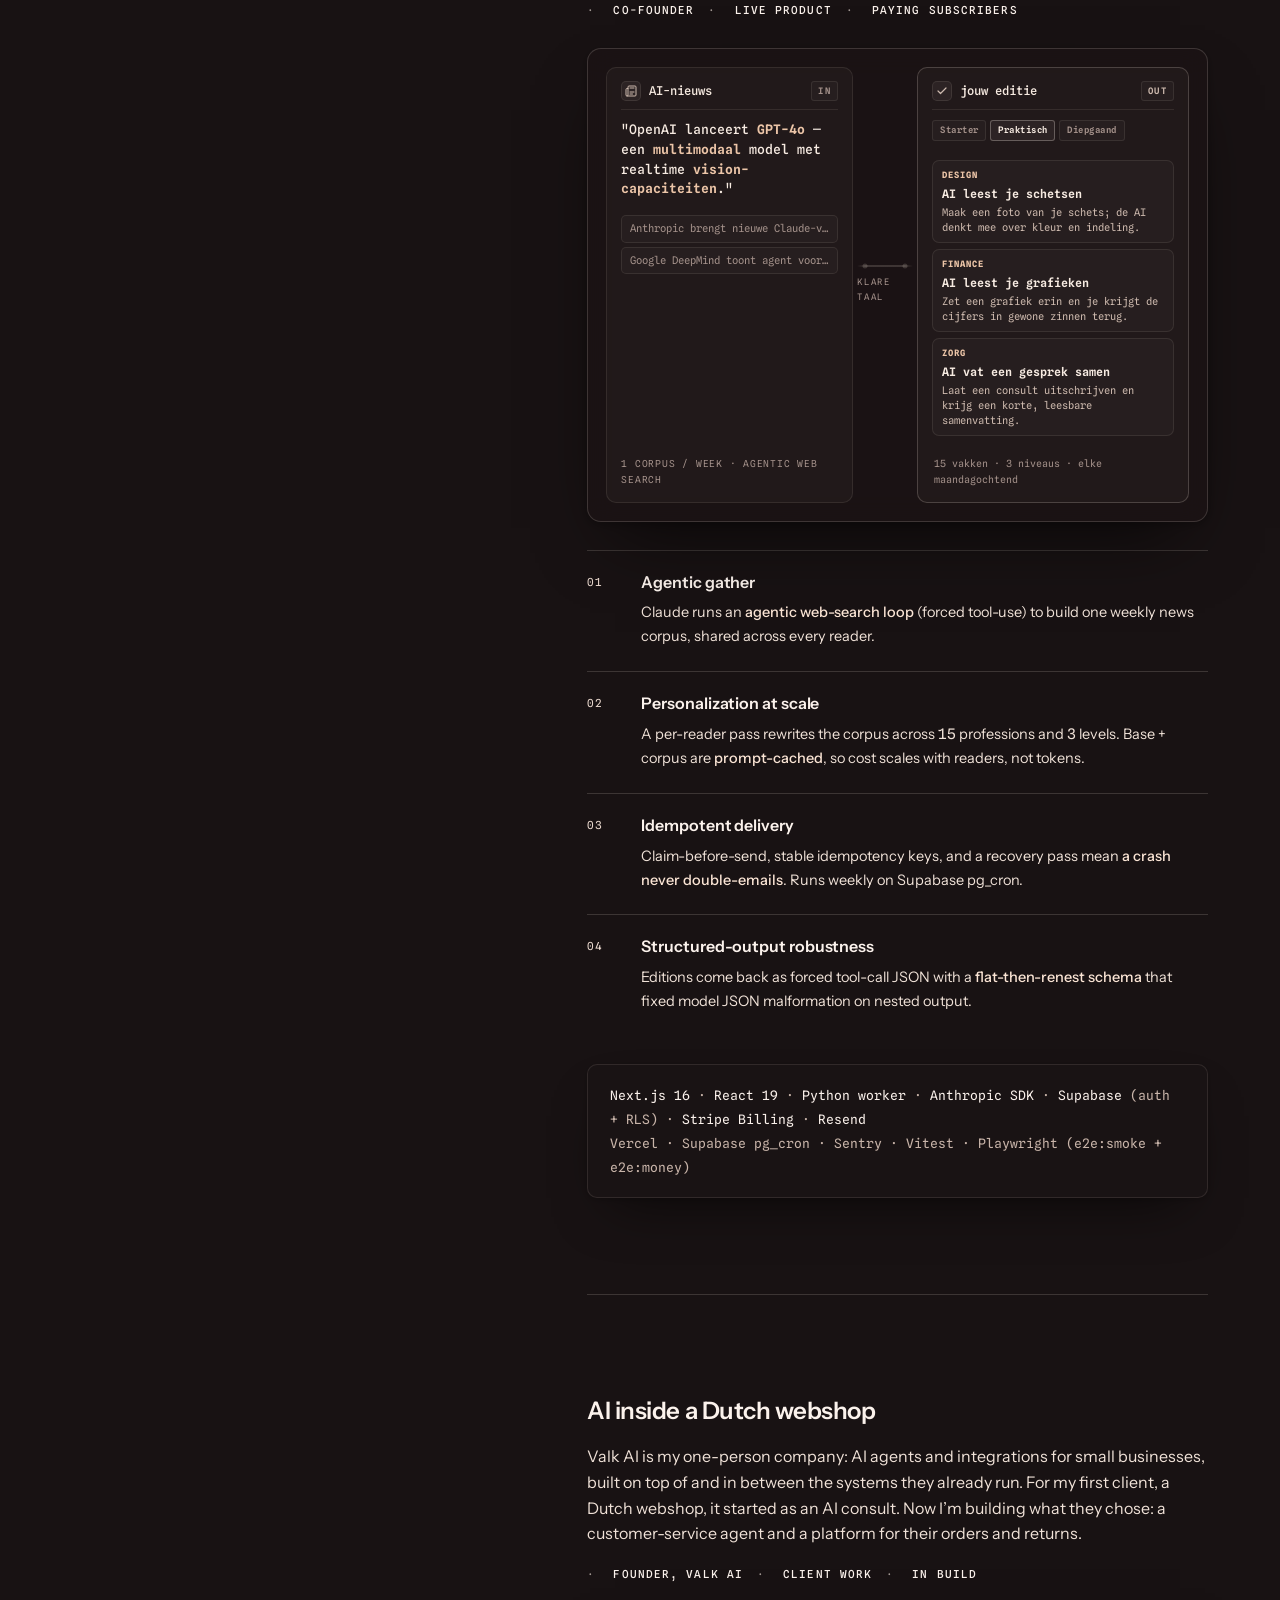
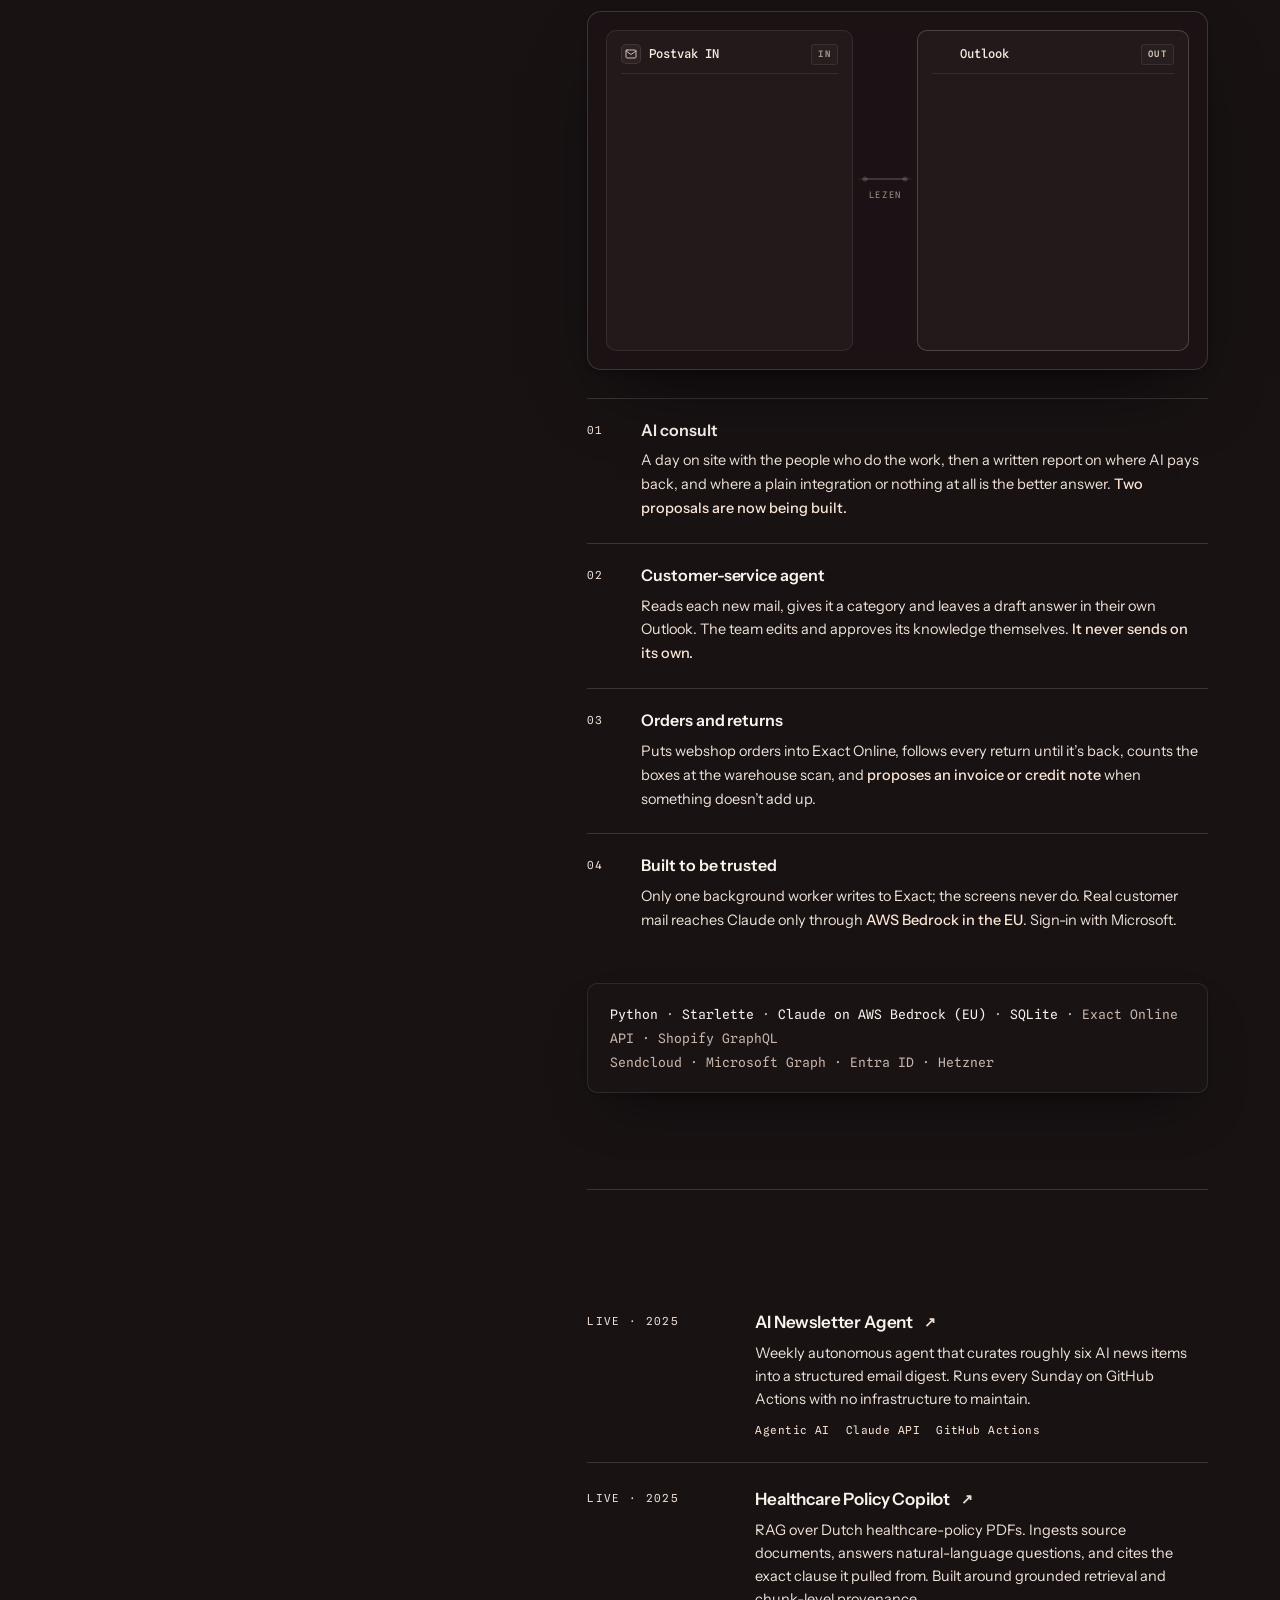
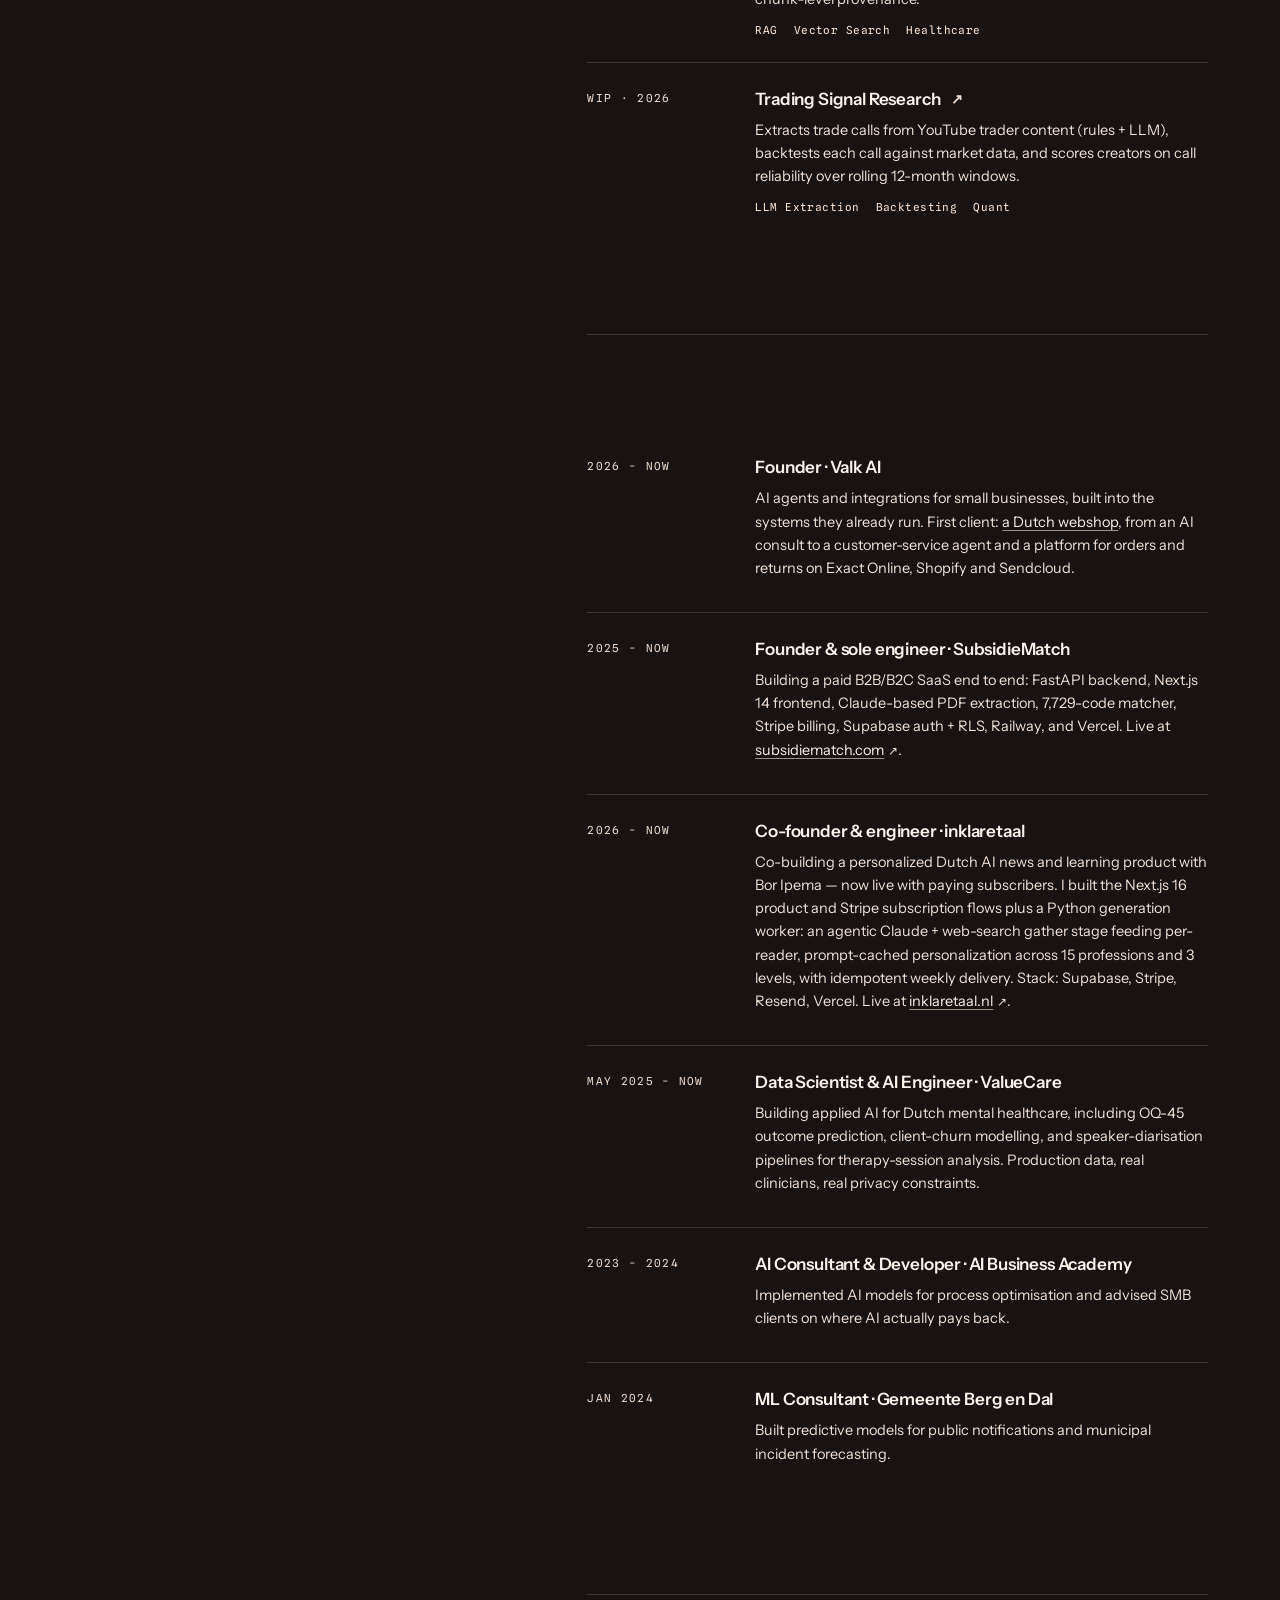
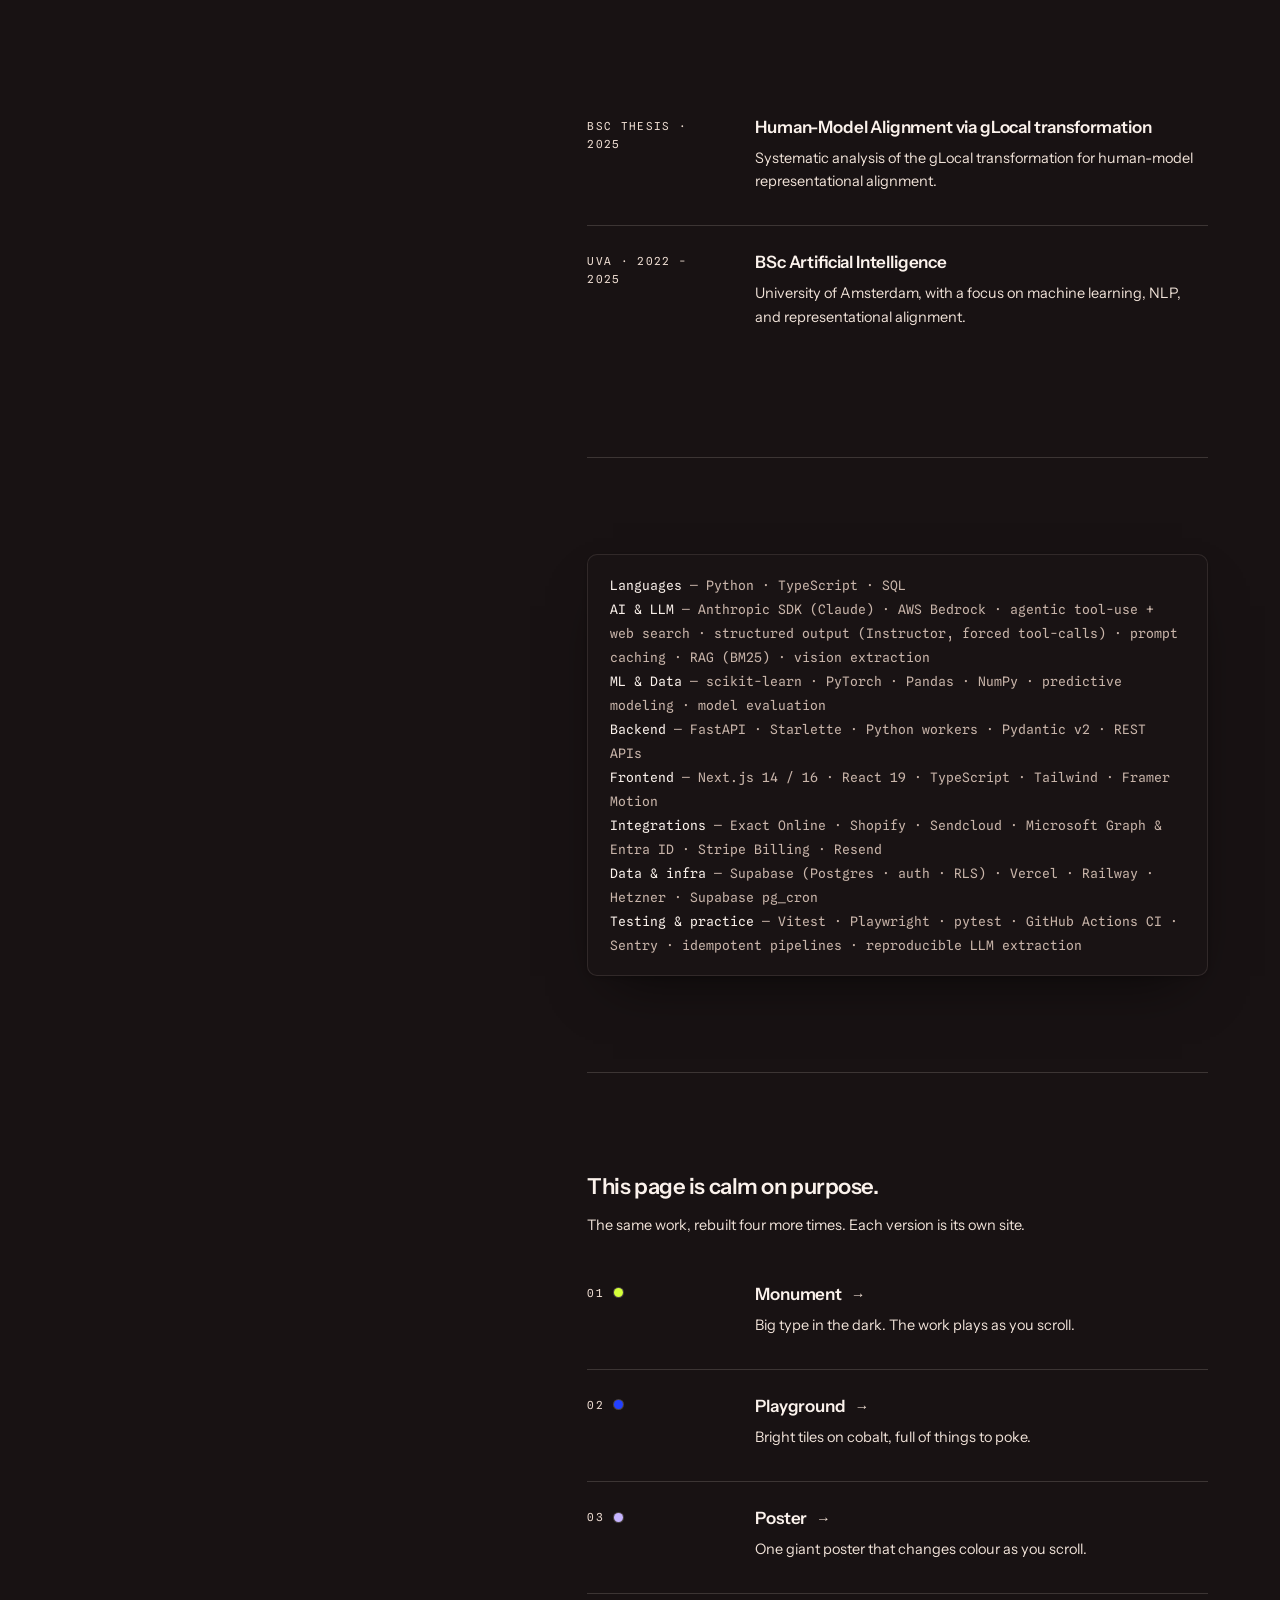
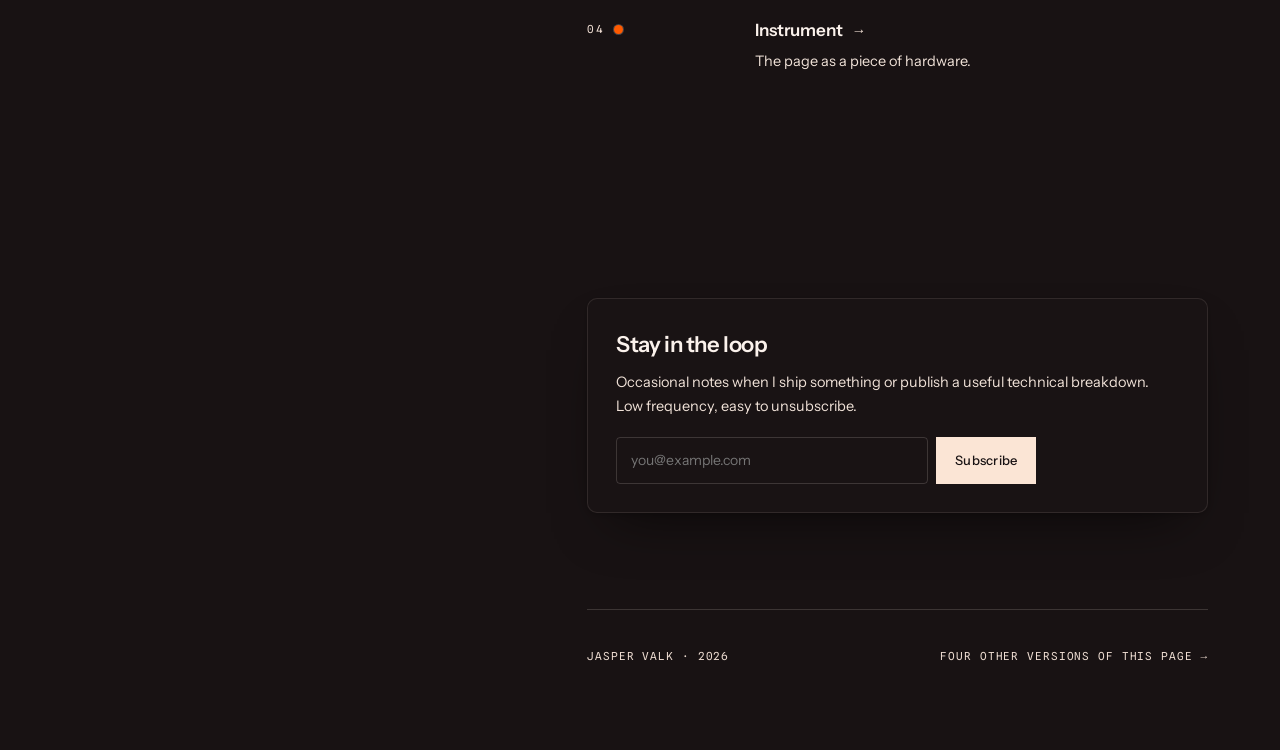
==== commit 6149f33e: "Deploy e7f0226" ====
--- a/index.html
+++ b/index.html
@@ -1,13 +1,15 @@
 <!DOCTYPE html>
-<html lang="en" data-theme="light">
+<html lang="en" data-theme="dark">
 <head>
 <meta charset="UTF-8">
 <meta name="viewport" content="width=device-width, initial-scale=1.0">
 <title>Jasper Valk — AI Engineer · Data Scientist · Founder</title>
 <script>
 (() => {
-  const stored = localStorage.getItem('theme');
-  document.documentElement.setAttribute('data-theme', stored === 'dark' ? 'dark' : 'light');
+  // Dark (the evening light) is the default; a visitor's own choice from the toggle is remembered.
+  let stored = null;
+  try { stored = localStorage.getItem('theme'); } catch (e) {}
+  document.documentElement.setAttribute('data-theme', stored === 'light' ? 'light' : 'dark');
 })();
 </script>
 <link rel="preconnect" href="https://fonts.googleapis.com">
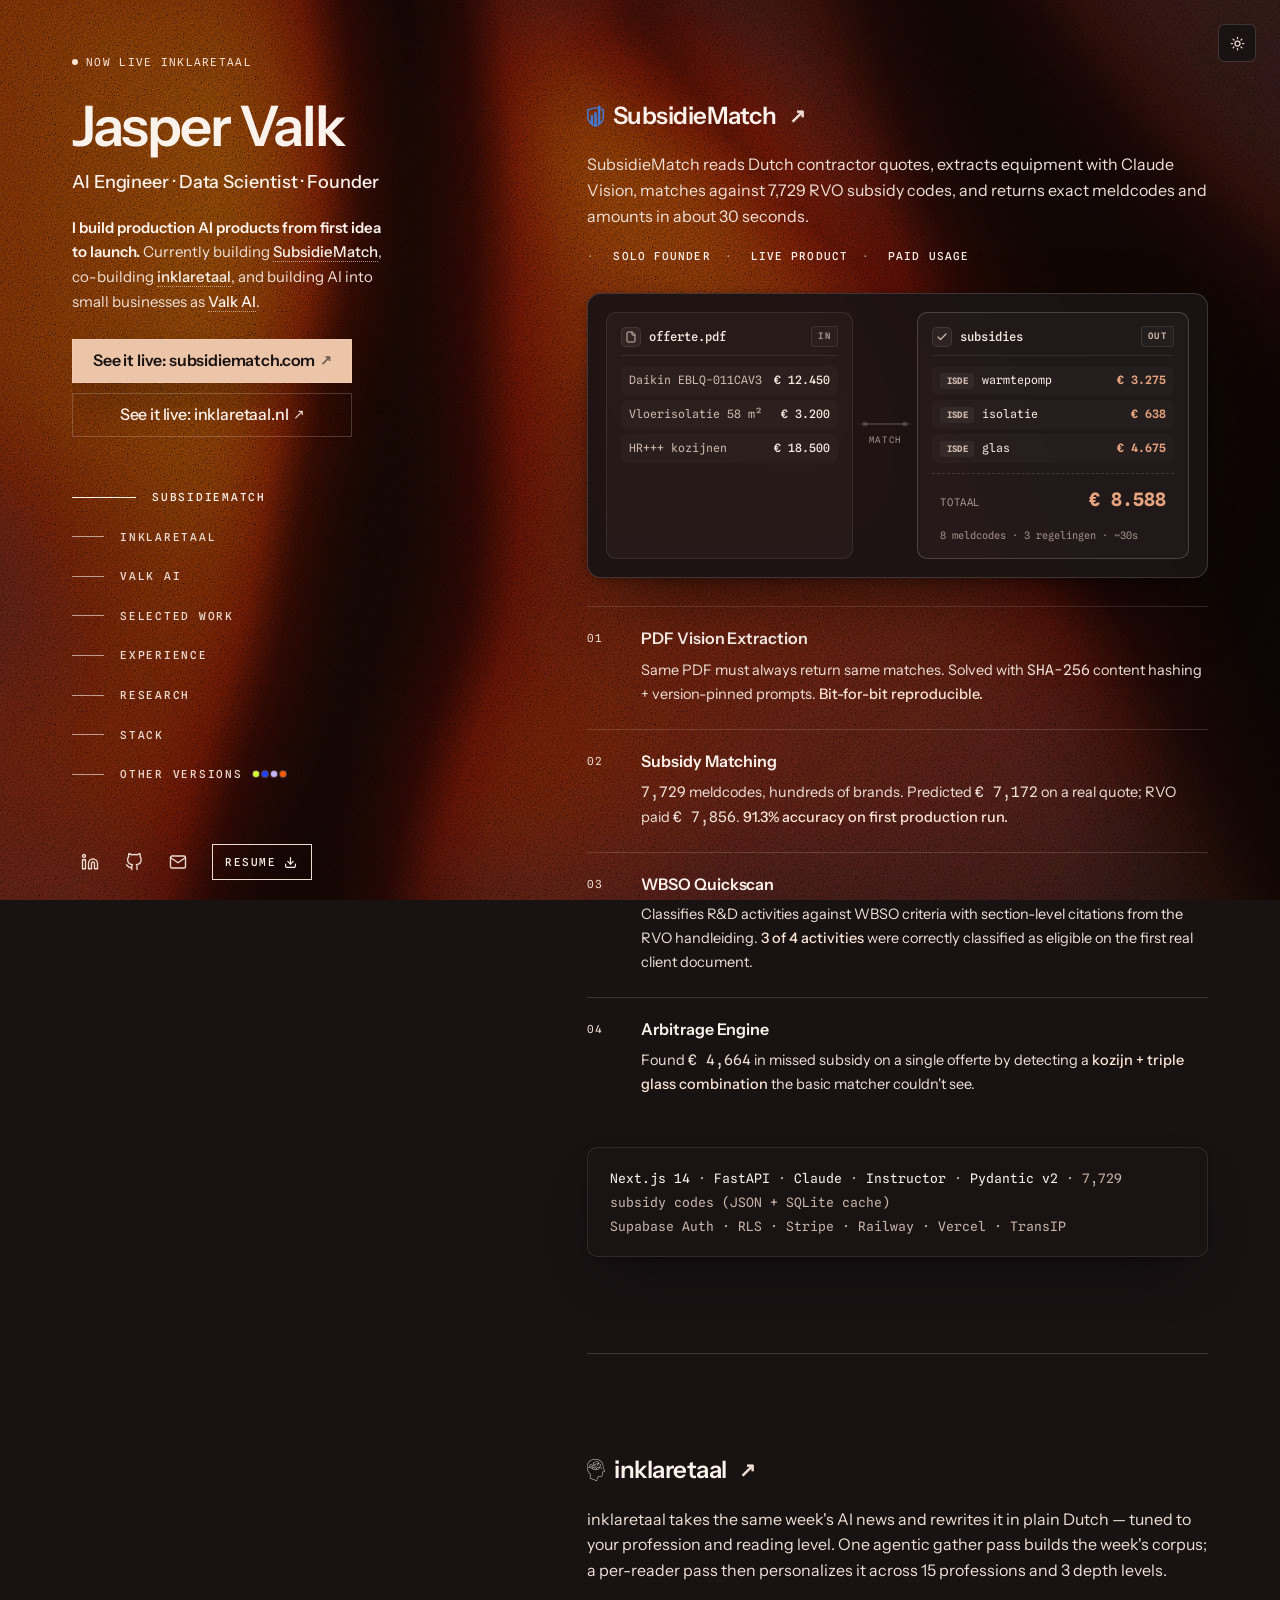
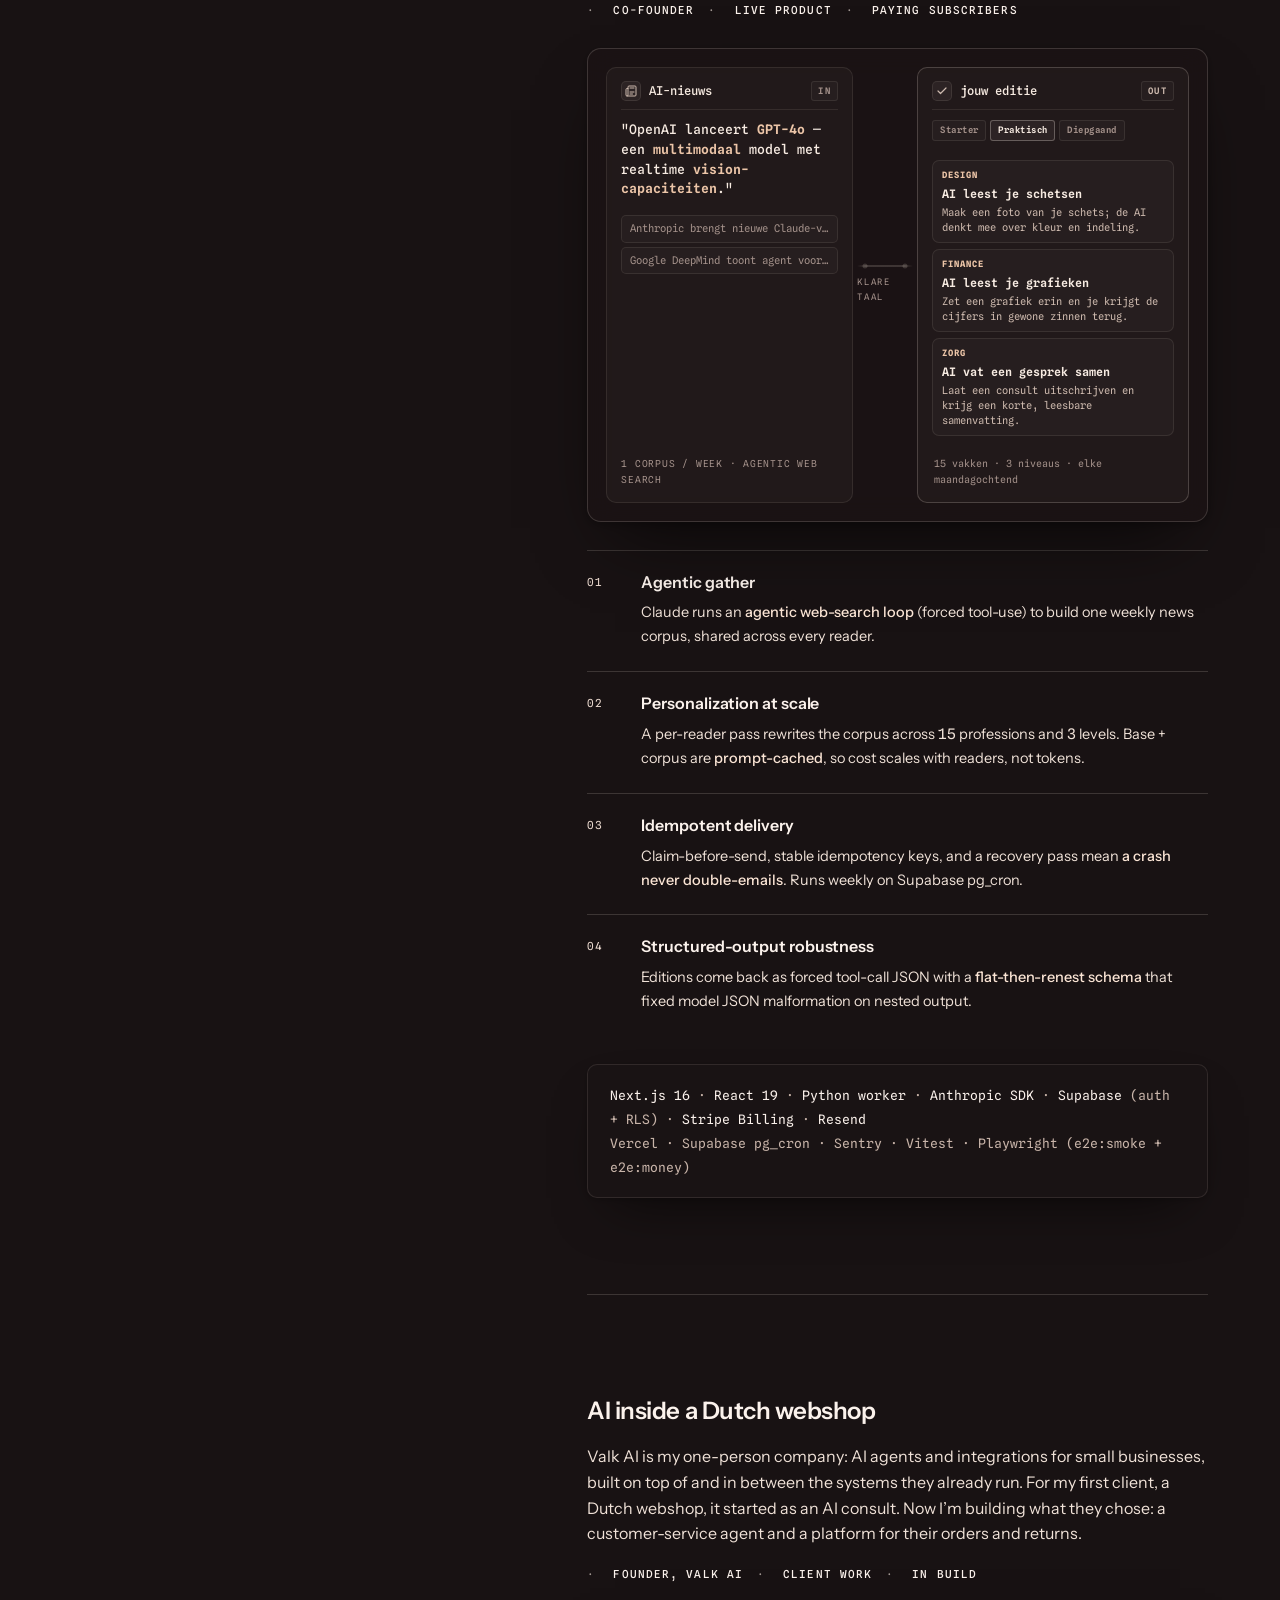
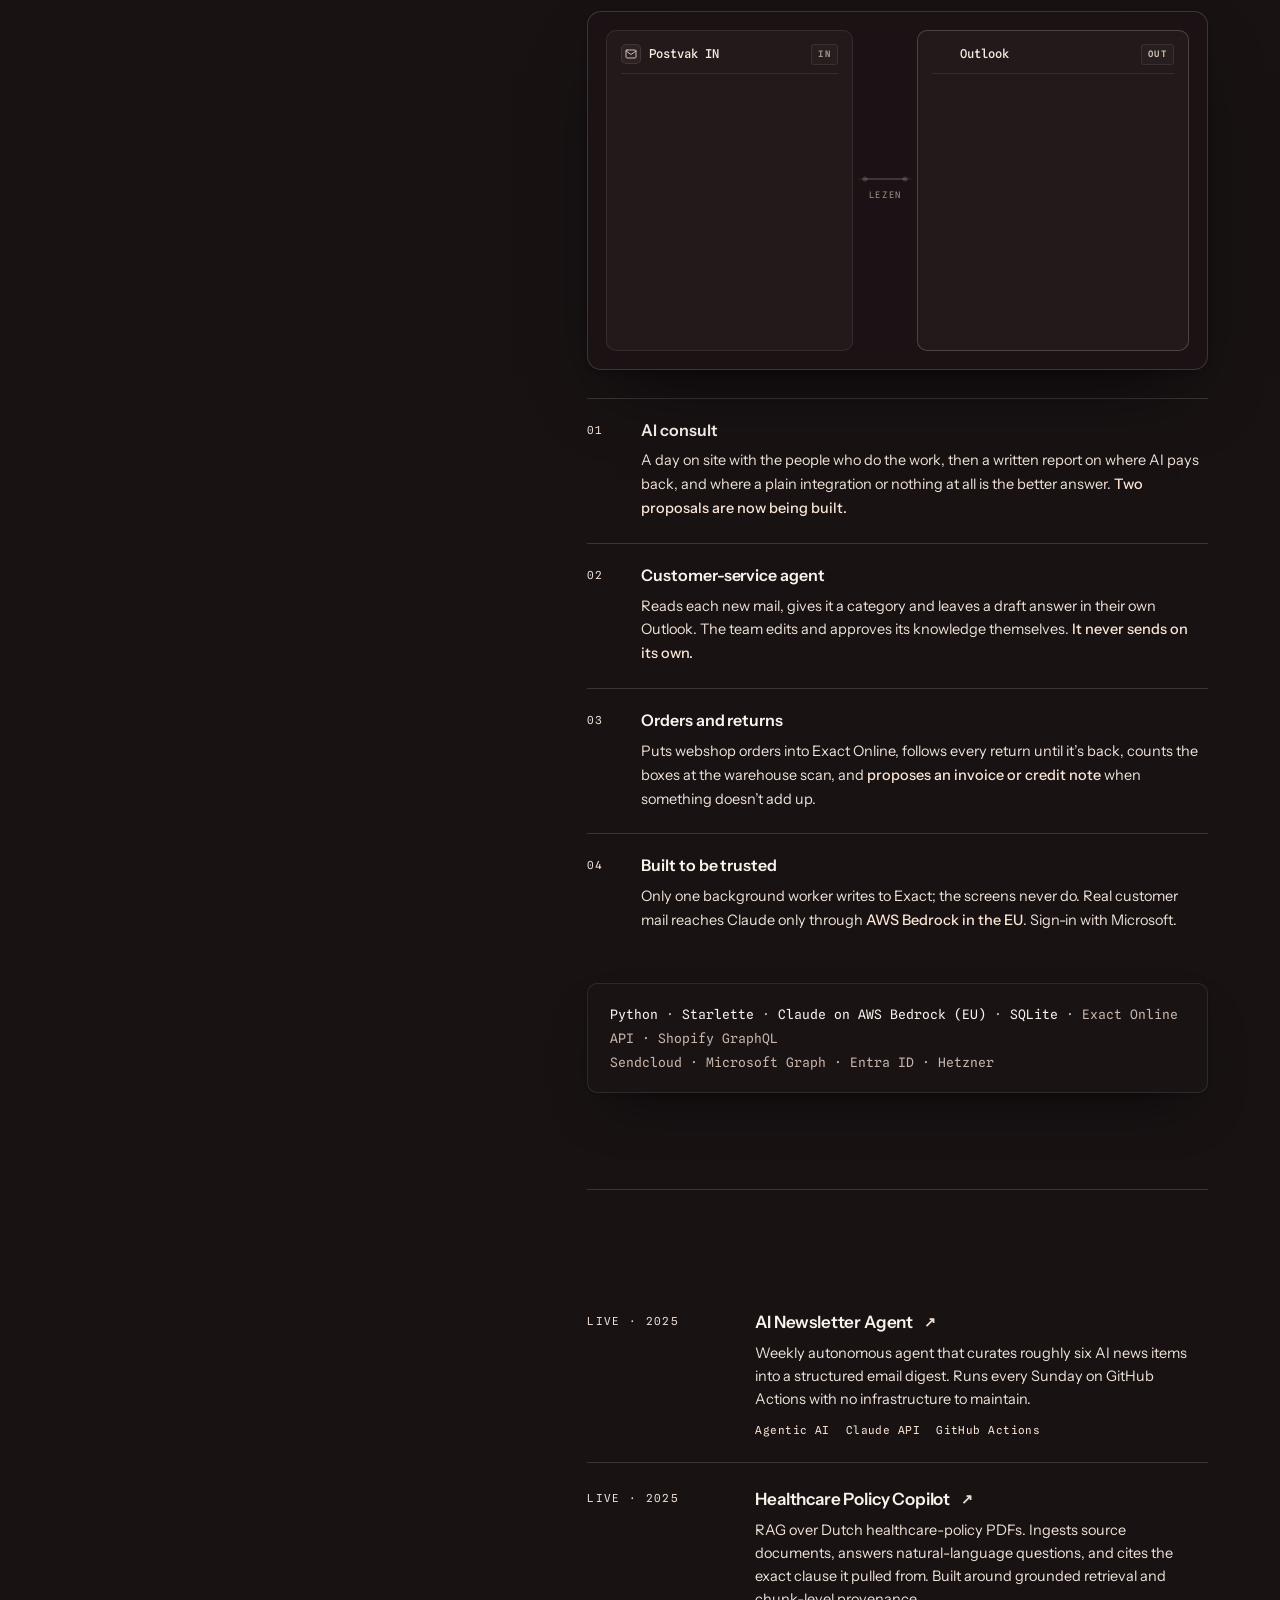
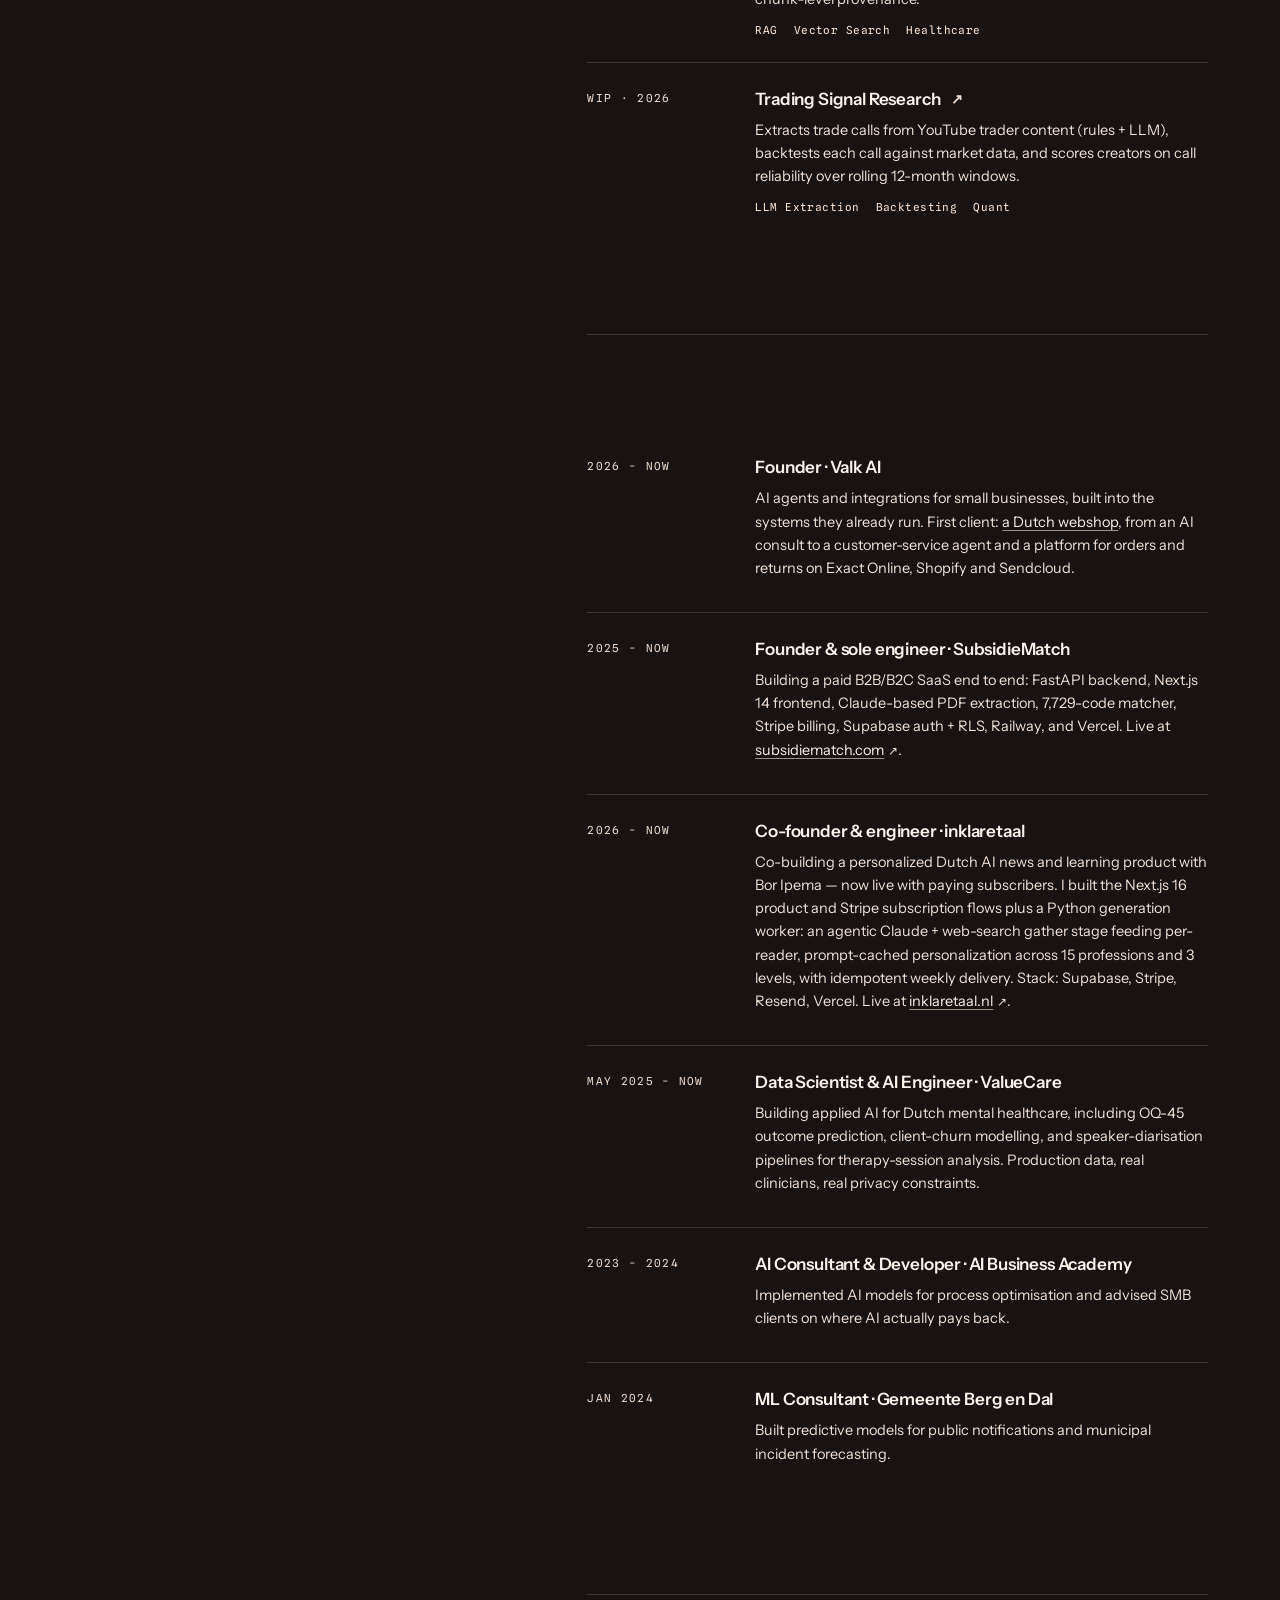
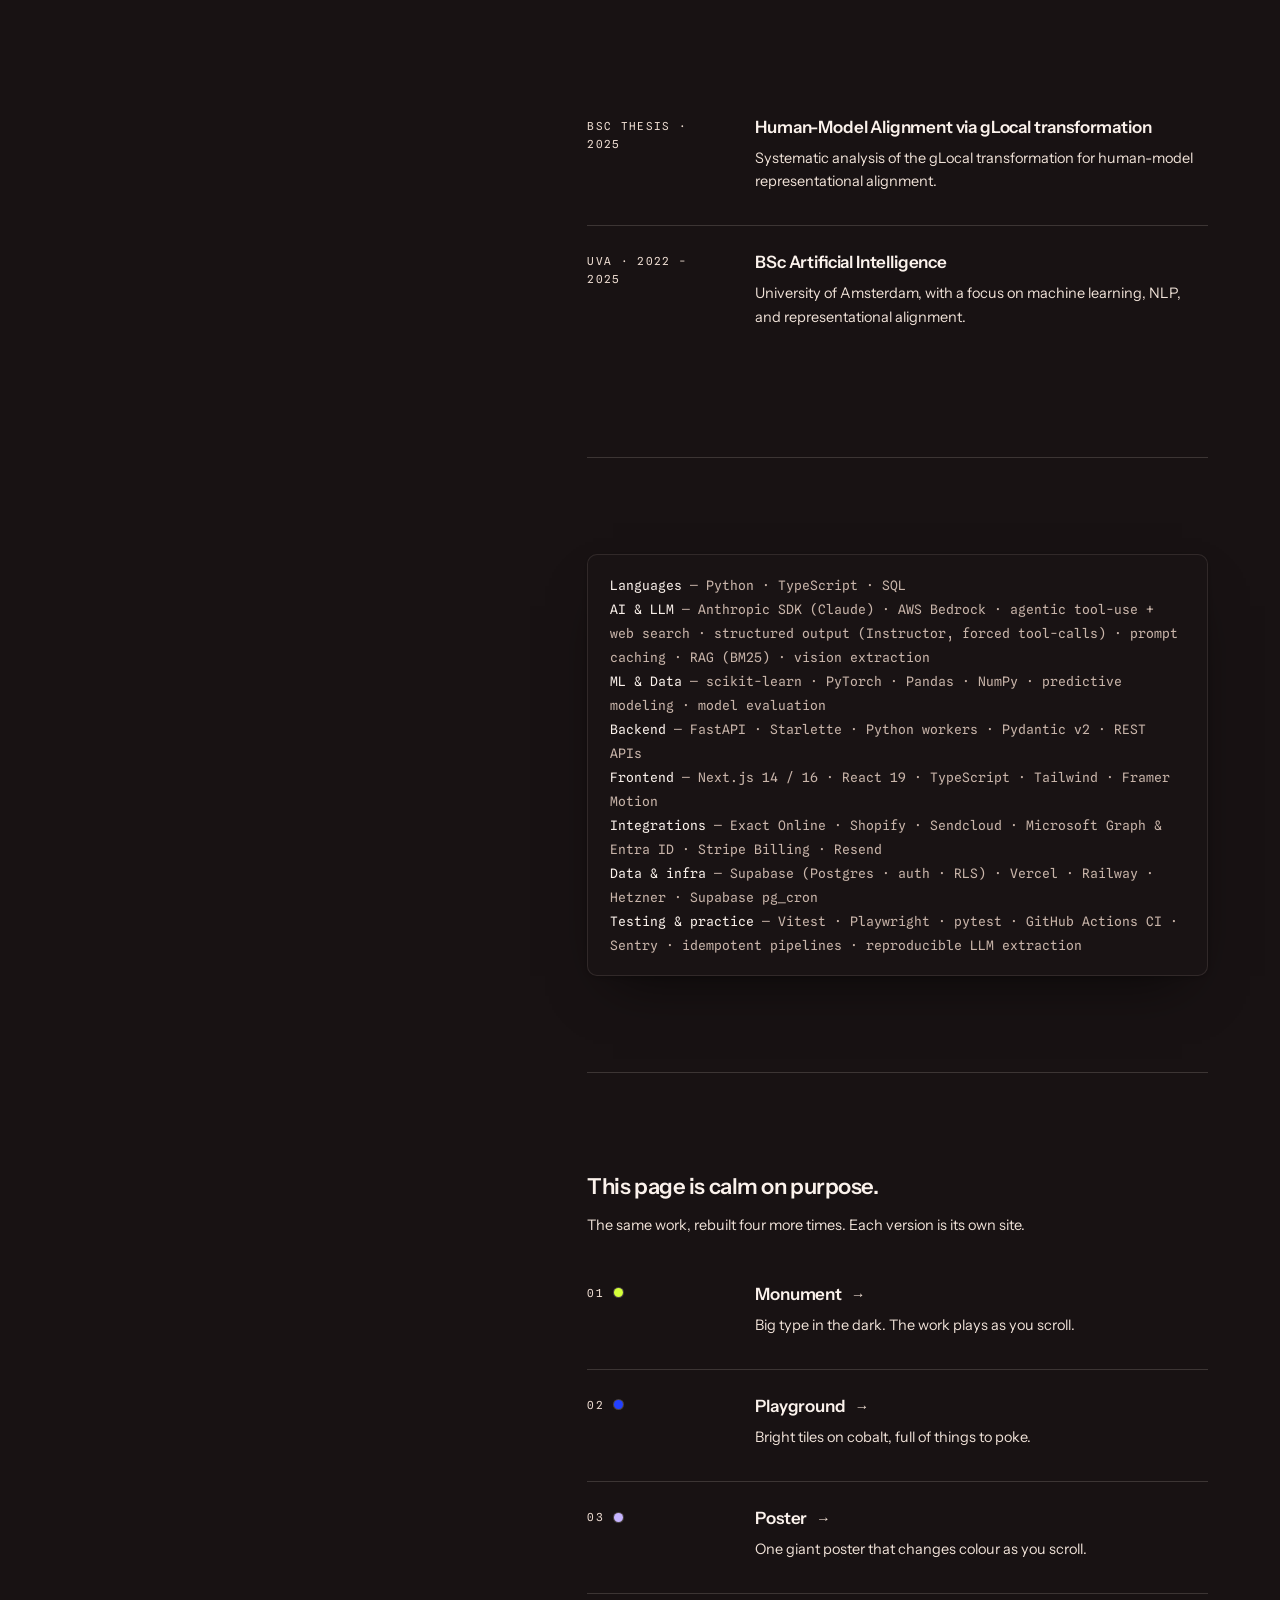
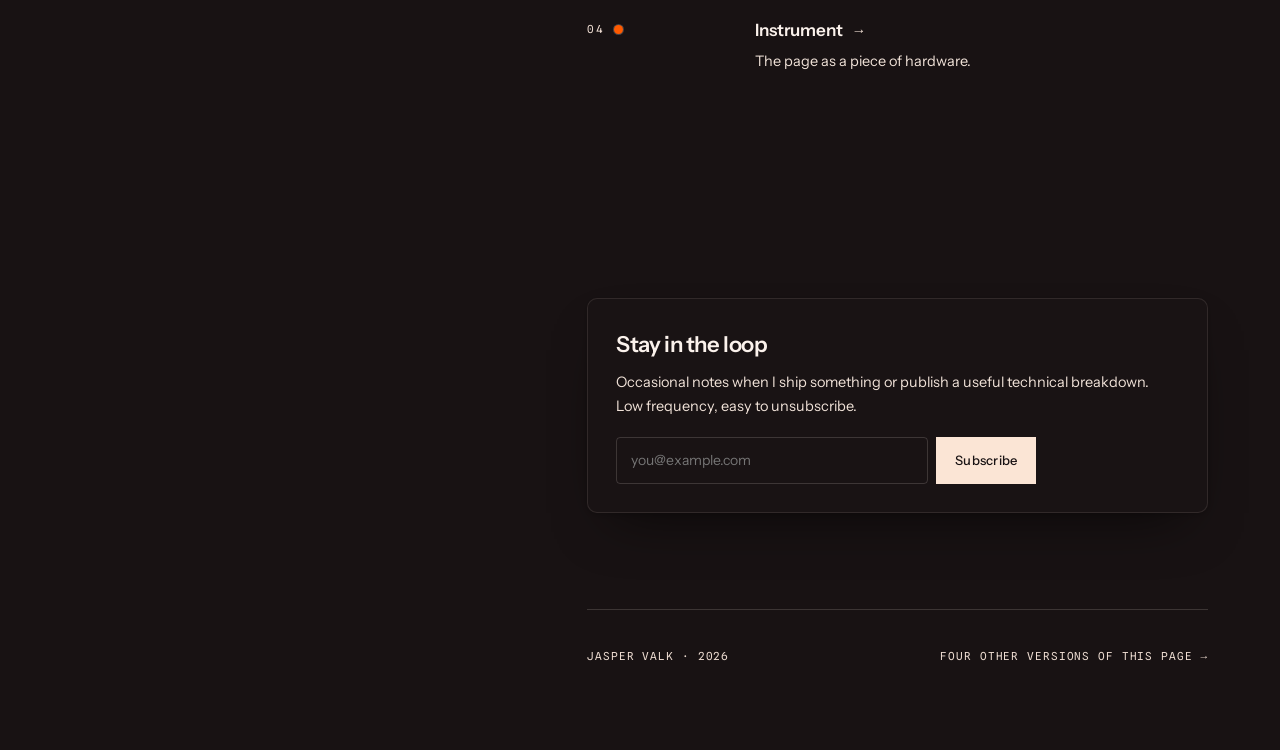
==== commit 7d576ce5: "Deploy 4b18fbd" ====
--- a/index.html
+++ b/index.html
@@ -1146,8 +1146,8 @@
 /* ============================================================
    EVENING LIGHT — the Wind material of Valk AI (jasper-ui), dark theme only.
    Low sun through a window onto the wall behind the whole page, leaves moving in front of it,
-   fine grain. The ladder is Wind an hour later (warm black → bordeaux → terracotta → deep amber,
-   lightest step #93502e), so light text passes AA anywhere on it. Some cards float above it as
+   fine grain. The ladder is Wind an hour later, glowing: warm black → oxblood → rust → burnt orange
+   (lightest step #965002, same lightness as before but more orange), so light text passes AA anywhere on it. Some cards float above it as
    solid surfaces. Layers are pre-softened images; the script only moves them (transform, opacity).
    ============================================================ */
 .wind { display: none; }
@@ -1193,9 +1193,10 @@
     .wind .schaduw-2 { background-image: url("assets/wind/schaduw-2-smal.webp"); }
     .wind .schaduw-3 { background-image: url("assets/wind/schaduw-3-smal.webp"); }
 }
-.wind .scrim { position: absolute; inset: 0; background: rgb(24 18 19 / 0.34); }
+/* A warm dusk, not a grey one: it keeps the orange alive while it takes the light down */
+.wind .scrim { position: absolute; inset: 0; background: rgb(26 13 9 / 0.30); }
 /* Standing (phone): the light falls across the whole reading column, so a little more dusk */
-@container (max-aspect-ratio: 4 / 5) { .wind .scrim { background: rgb(24 18 19 / 0.46); } }
+@container (max-aspect-ratio: 4 / 5) { .wind .scrim { background: rgb(26 13 9 / 0.42); } }
 .wind .korrel {
     position: absolute;
     inset: -96px;
